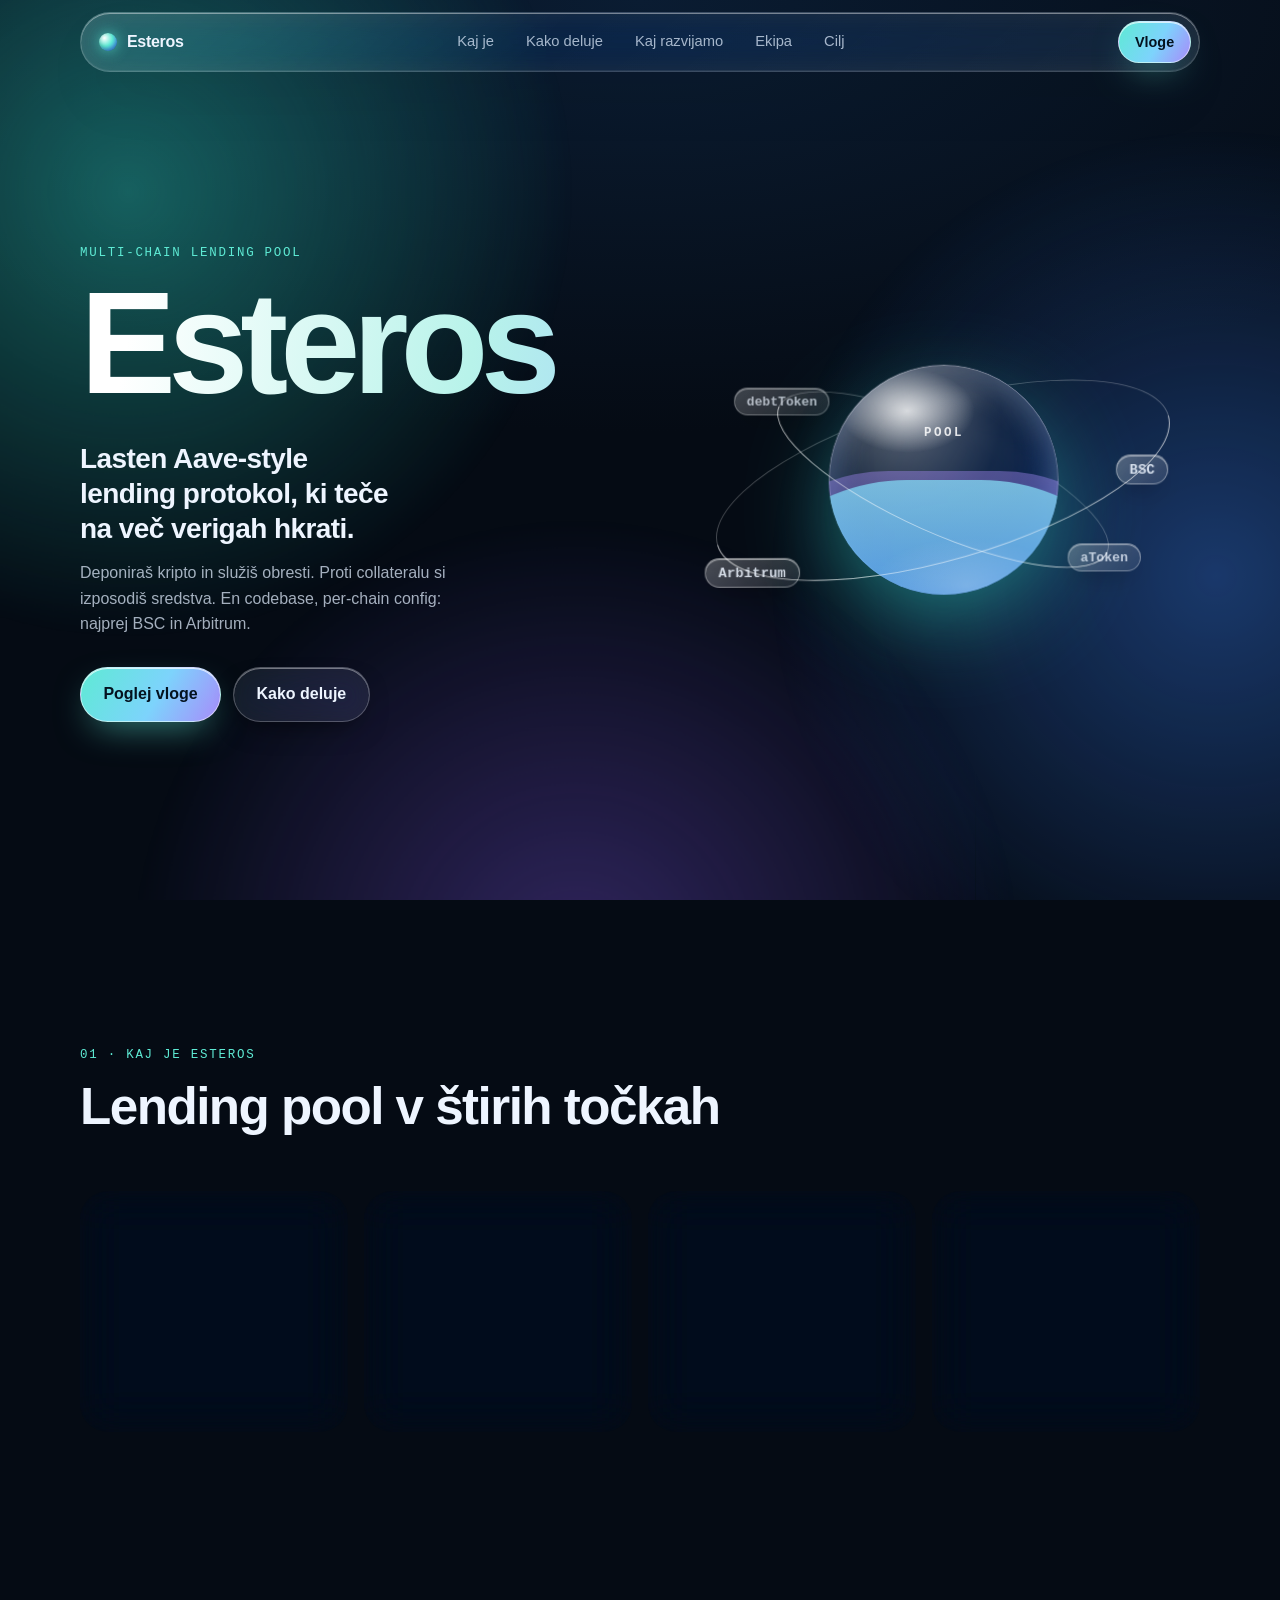
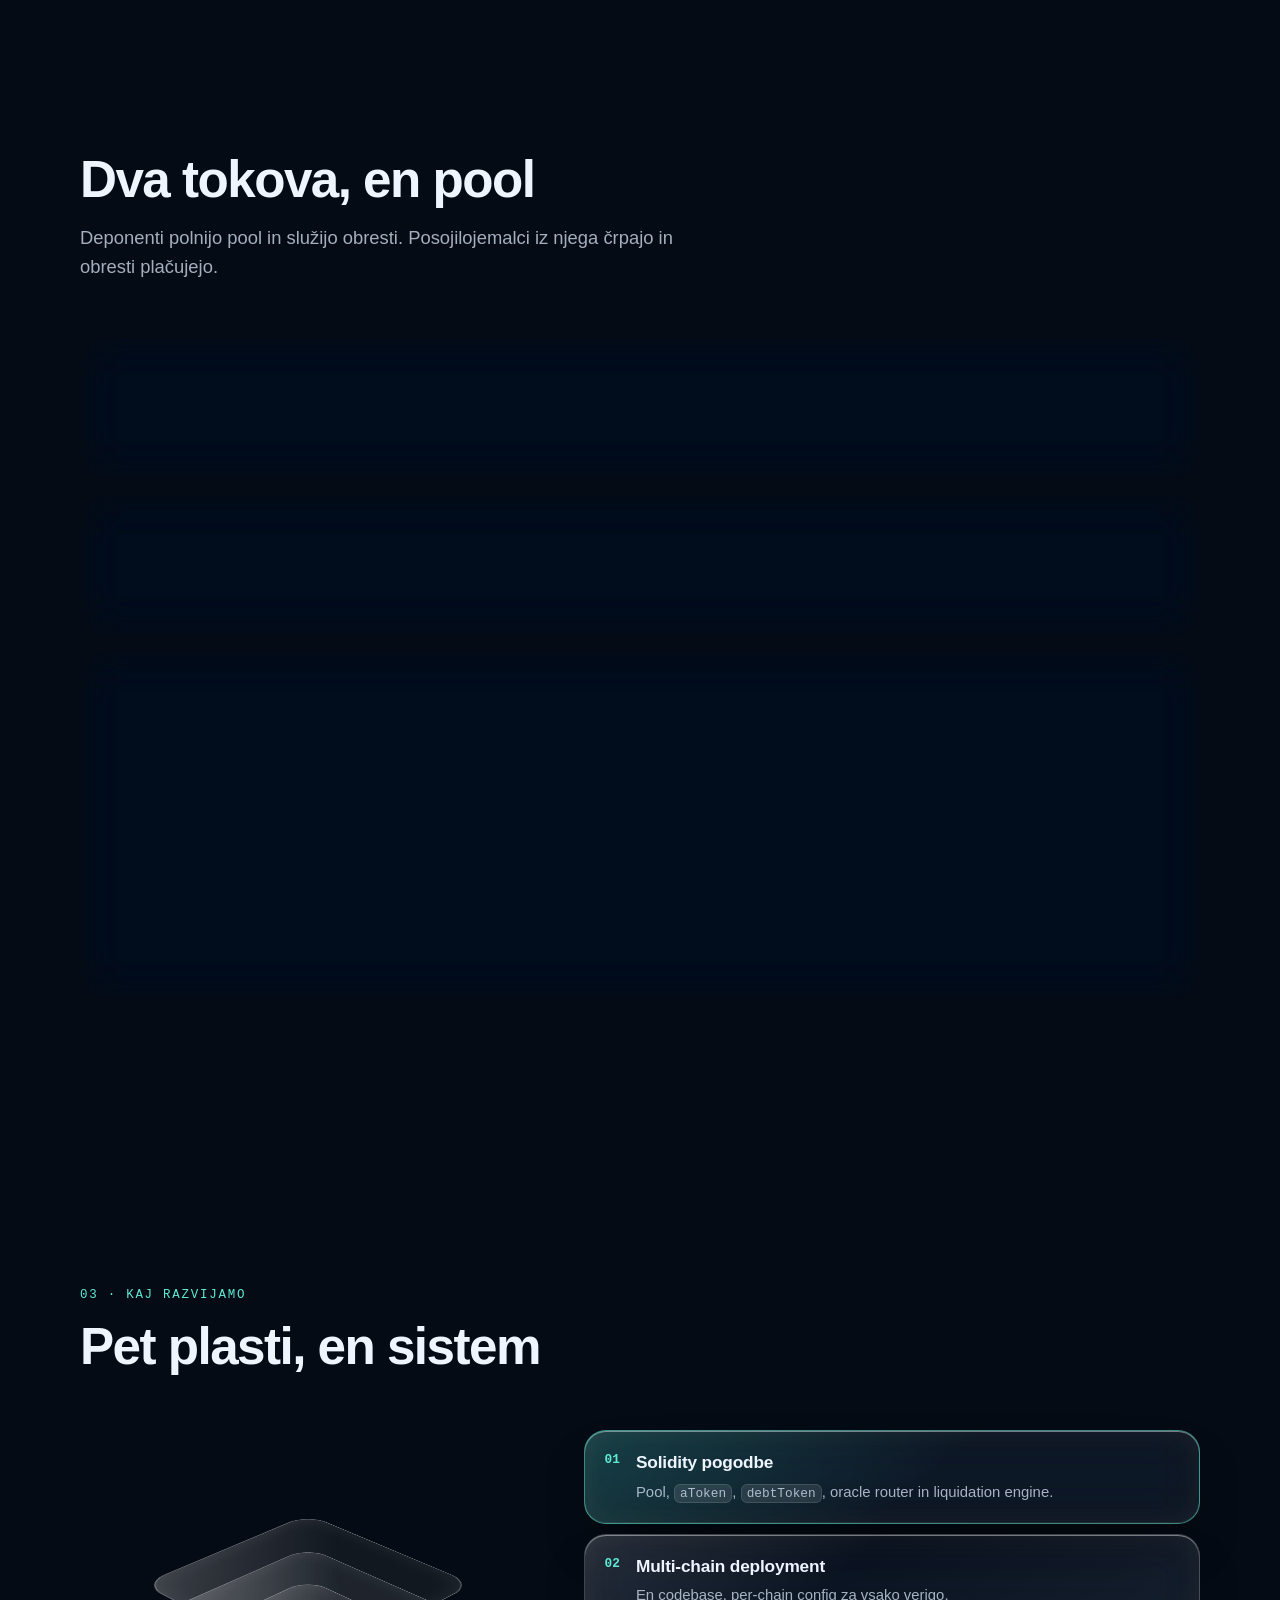
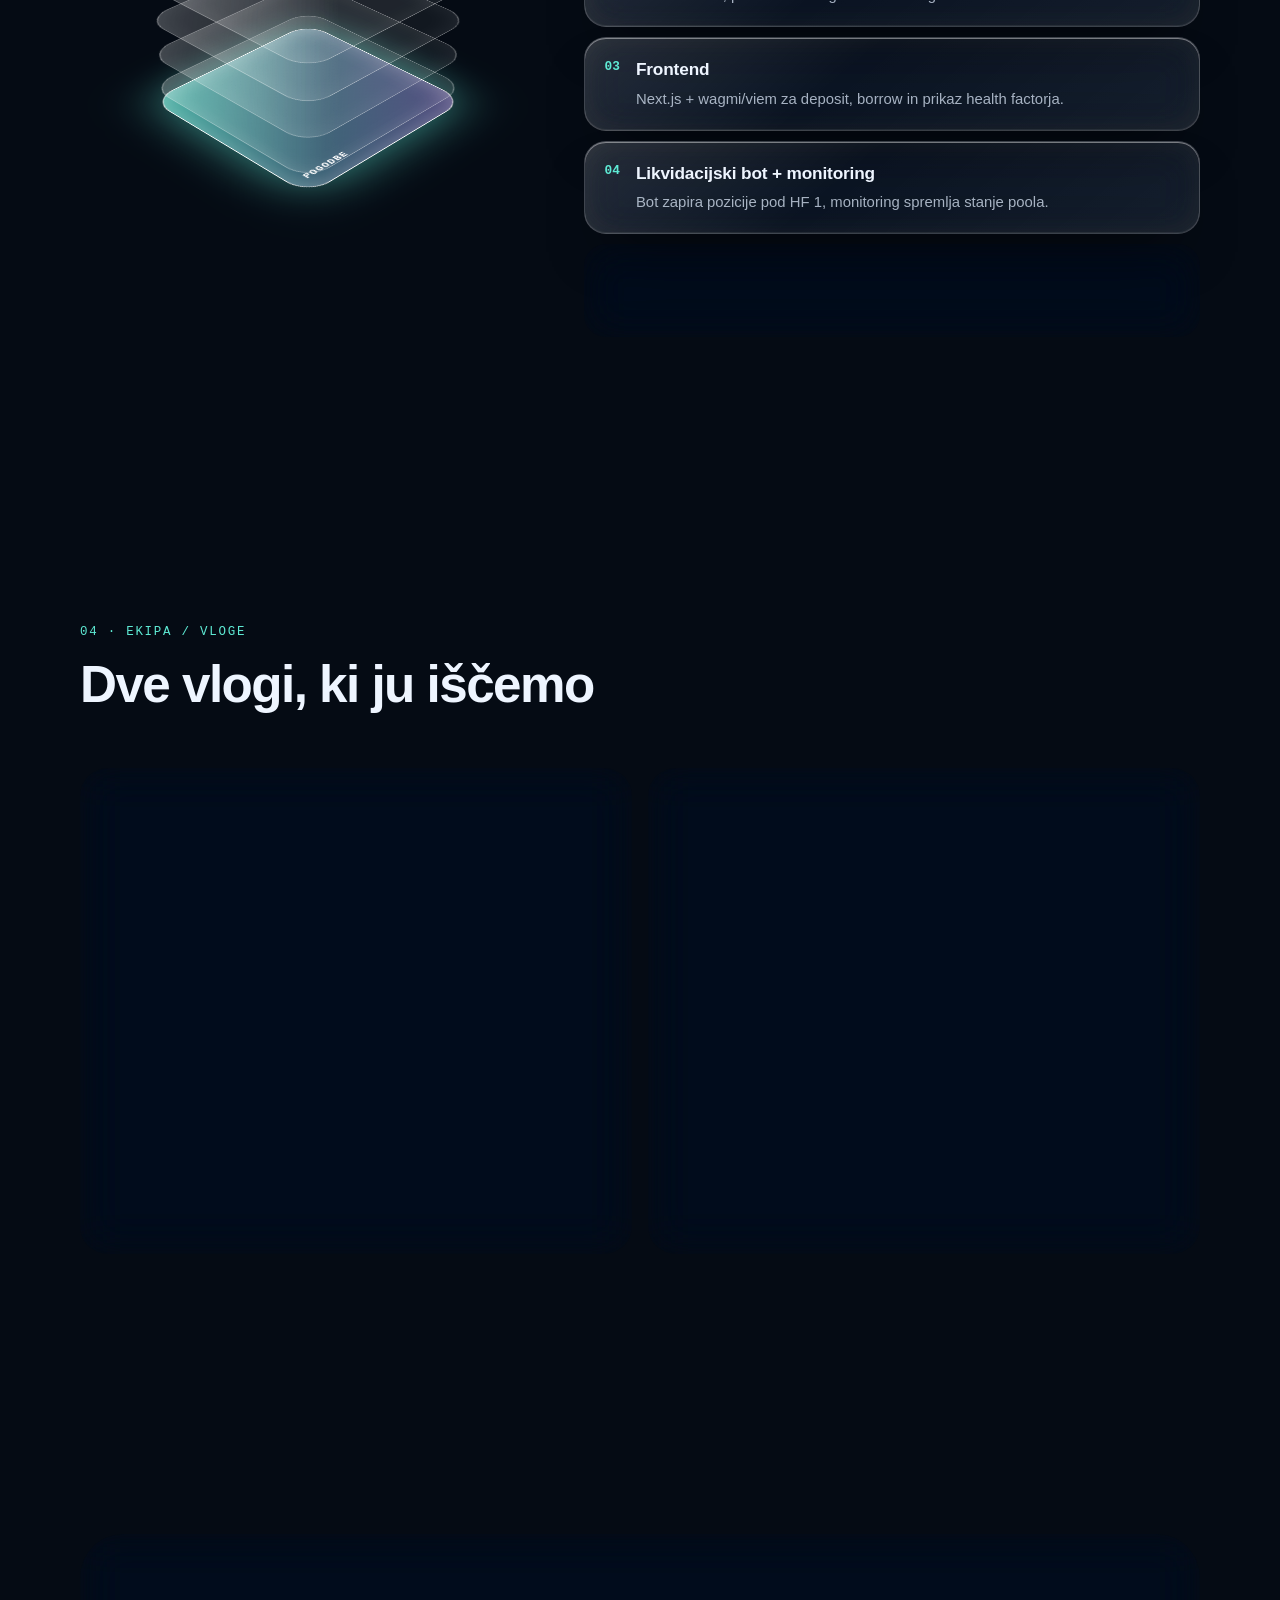
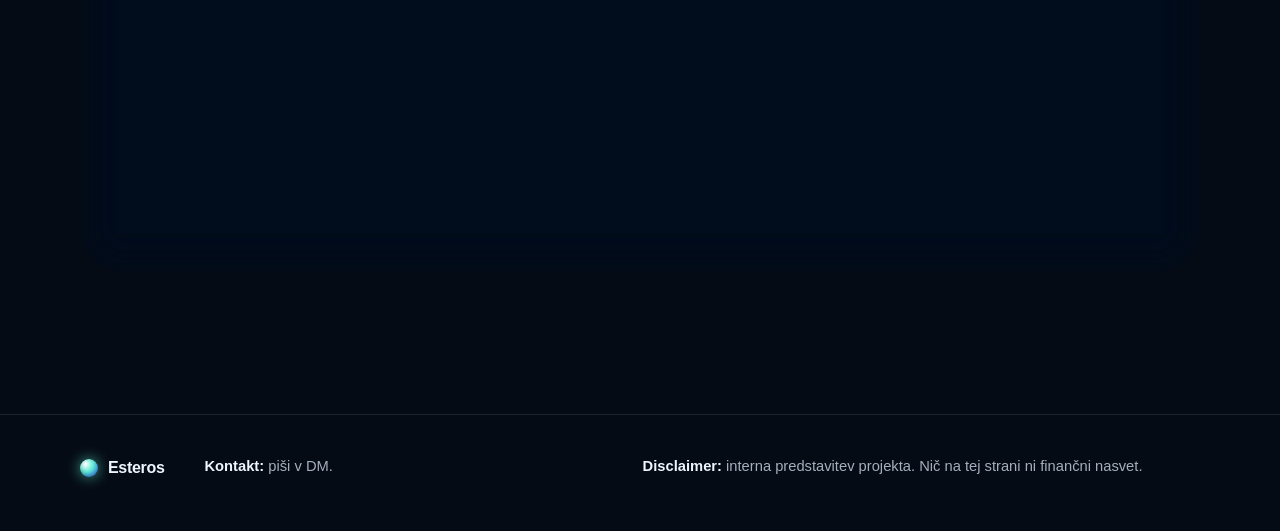
==== esteros/index.html @ 7d4d1412 "Add Esteros one-page site (liquid glass, 3D animations) Single self-contained HTML page for the team" ====
<!doctype html>
<html lang="sl">
<head>
<meta charset="utf-8">
<meta name="viewport" content="width=device-width, initial-scale=1">
<title>Esteros — multi-chain lending pool</title>
<meta name="description" content="Esteros je multi-chain lending pool: lasten Aave-style DeFi protokol. Pregled projekta in vlog za ekipo.">
<meta name="theme-color" content="#050b14">
<script>document.documentElement.classList.add('js')</script>
<style>
:root{
  --bg:#050b14;
  --ink:#eef5ff;
  --muted:rgba(226,238,255,.72);
  --line:rgba(255,255,255,.16);
  --aqua:#5eead4;
  --sky:#7dd3fc;
  --violet:#a78bfa;
  --ok:#4ade80;
  --warn:#fbbf24;
  --bad:#fb7185;
  --ease:cubic-bezier(.2,.8,.2,1);
  --r:28px;
  --sans:-apple-system,BlinkMacSystemFont,"SF Pro Display","Segoe UI",Inter,Roboto,"Helvetica Neue",Arial,sans-serif;
  --mono:ui-monospace,"SF Mono",SFMono-Regular,Menlo,Consolas,monospace;
}
*,*::before,*::after{box-sizing:border-box}
html{scroll-behavior:smooth;-webkit-text-size-adjust:100%;overflow-x:hidden;overflow-x:clip}
body{
  margin:0;background:var(--bg);color:var(--ink);
  font:400 1rem/1.6 var(--sans);
  -webkit-font-smoothing:antialiased;
  overflow-x:hidden;overflow-x:clip;
}
h1,h2,h3,p,ul,ol{margin:0}
ul,ol{padding:0;list-style:none}
a{color:inherit}
:focus-visible{outline:2px solid var(--sky);outline-offset:3px;border-radius:8px}
.wrap{width:min(1120px,100% - 40px);margin-inline:auto}
section{padding-block:clamp(72px,12vw,140px);scroll-margin-top:72px}

/* ---------- liquid background ---------- */
.bg{position:fixed;inset:0;z-index:-1;overflow:hidden;pointer-events:none;
  background:radial-gradient(120% 80% at 50% 0%,#0b1d33 0%,var(--bg) 60%)}
.blob{position:absolute;width:70vmax;aspect-ratio:1;border-radius:50%;opacity:.55;will-change:transform}
.blob.a{left:-25vmax;top:-20vmax;background:radial-gradient(closest-side,rgba(45,212,191,.75),transparent);animation:drift-a 26s ease-in-out infinite alternate}
.blob.b{right:-30vmax;top:10vmax;background:radial-gradient(closest-side,rgba(59,130,246,.7),transparent);animation:drift-b 32s ease-in-out infinite alternate}
.blob.c{left:10vmax;bottom:-40vmax;background:radial-gradient(closest-side,rgba(139,92,246,.6),transparent);animation:drift-c 38s ease-in-out infinite alternate}
@keyframes drift-a{to{transform:translate3d(22vmax,16vmax,0) scale(1.15)}}
@keyframes drift-b{to{transform:translate3d(-26vmax,20vmax,0) scale(.85)}}
@keyframes drift-c{to{transform:translate3d(18vmax,-24vmax,0) scale(1.2)}}

/* ---------- glass ---------- */
.glass{
  position:relative;isolation:isolate;border-radius:var(--r);
  background:linear-gradient(140deg,rgba(255,255,255,.15),rgba(255,255,255,.04) 42%,rgba(255,255,255,.08));
  -webkit-backdrop-filter:blur(22px) saturate(180%);backdrop-filter:blur(22px) saturate(180%);
  border:1px solid rgba(255,255,255,.18);
  box-shadow:inset 0 1px 0 rgba(255,255,255,.42),inset 0 -1px 0 rgba(255,255,255,.07),
    inset 0 0 28px rgba(255,255,255,.05),0 28px 60px -28px rgba(0,0,0,.75);
}
.glass::after{
  content:"";position:absolute;inset:0;border-radius:inherit;pointer-events:none;
  background:radial-gradient(380px circle at var(--mx,50%) var(--my,0%),rgba(255,255,255,.2),transparent 48%);
  opacity:0;transition:opacity .5s var(--ease);
}
.glass:hover::after{opacity:1}
.glass>*{position:relative;z-index:1}
@supports not ((backdrop-filter:blur(1px)) or (-webkit-backdrop-filter:blur(1px))){
  .glass{background:rgba(18,32,54,.92)}
}

/* ---------- reveal + tilt ---------- */
[data-reveal],.tilt{
  transition:opacity .9s var(--ease) var(--d,0s),translate .9s var(--ease) var(--d,0s),
    scale .9s var(--ease) var(--d,0s),rotate .9s var(--ease) var(--d,0s),transform .4s var(--ease);
}
.js [data-reveal]{opacity:0;translate:0 36px;scale:.96}
.js .cards [data-reveal]{rotate:x 24deg;transform-origin:50% 100%}
.js [data-reveal].in{opacity:1;translate:0 0;scale:1;rotate:x 0deg}
.tilt{transform:perspective(900px) rotateX(calc(var(--py,0)*-7deg)) rotateY(calc(var(--px,0)*9deg))}
.tilt .lift{transition:transform .4s var(--ease);transform:translate(calc(var(--px,0)*8px),calc(var(--py,0)*8px))}

/* ---------- type ---------- */
.eyebrow{display:inline-block;font:500 .78rem/1 var(--mono);letter-spacing:.14em;text-transform:uppercase;color:var(--aqua);margin-bottom:18px}
h2{font-size:clamp(1.9rem,5.4vw,3.2rem);line-height:1.08;letter-spacing:-.03em;font-weight:700;text-wrap:balance}
.lede{color:var(--muted);font-size:clamp(1rem,2.2vw,1.15rem);max-width:60ch;margin-top:16px;text-wrap:pretty}
.head{margin-bottom:clamp(32px,6vw,56px)}
.grad{background:linear-gradient(100deg,#fff 5%,#b8f3ea 35%,#9cc9ff 62%,#cdbcff 90%);background-size:200% 100%;
  -webkit-background-clip:text;background-clip:text;color:transparent;animation:shimmer 9s ease-in-out infinite alternate}
@keyframes shimmer{to{background-position:100% 0}}

/* ---------- nav ---------- */
.nav{position:fixed;top:12px;left:50%;translate:-50% 0;z-index:50;width:min(1120px,100% - 24px);
  display:flex;align-items:center;justify-content:space-between;gap:12px;padding:8px 8px 8px 18px;border-radius:999px;
  transition:background .4s var(--ease),box-shadow .4s var(--ease)}
.nav.scrolled{background:linear-gradient(140deg,rgba(12,24,42,.6),rgba(12,24,42,.4))}
.brand{display:flex;align-items:center;gap:10px;font-weight:700;letter-spacing:-.02em;text-decoration:none}
.brand i{width:18px;height:18px;border-radius:50%;
  background:radial-gradient(circle at 30% 28%,#fff,var(--aqua) 45%,#3b82f6 85%);
  box-shadow:0 0 14px rgba(94,234,212,.7),inset 0 -2px 4px rgba(0,0,0,.25)}
.nav ul{display:none;gap:4px}
.nav ul a{display:block;padding:8px 14px;border-radius:999px;text-decoration:none;font-size:.92rem;color:var(--muted);transition:color .3s,background .3s}
.nav ul a:hover{color:var(--ink);background:rgba(255,255,255,.1)}
@media (min-width:820px){.nav ul{display:flex}}

/* ---------- buttons ---------- */
.btn{position:relative;overflow:hidden;display:inline-flex;align-items:center;justify-content:center;gap:.5em;
  padding:.85em 1.4em;border-radius:999px;font-weight:600;text-decoration:none;color:var(--ink);
  border:1px solid rgba(255,255,255,.24);background:rgba(255,255,255,.08);
  -webkit-backdrop-filter:blur(14px) saturate(170%);backdrop-filter:blur(14px) saturate(170%);
  box-shadow:inset 0 1px 0 rgba(255,255,255,.4),0 12px 30px -14px rgba(0,0,0,.7);
  transition:transform .4s var(--ease),box-shadow .4s var(--ease)}
.btn::after{content:"";position:absolute;inset:0;background:linear-gradient(105deg,transparent 35%,rgba(255,255,255,.55) 50%,transparent 65%);
  translate:-120% 0;transition:translate .9s var(--ease)}
.btn:hover{transform:translateY(-2px) scale(1.03)}
.btn:hover::after{translate:120% 0}
.btn:active{transform:scale(.97)}
.btn.primary{color:#04121f;border-color:rgba(255,255,255,.55);
  background:linear-gradient(120deg,#5eead4,#7dd3fc 55%,#a78bfa);
  box-shadow:inset 0 1px 0 rgba(255,255,255,.7),0 14px 36px -12px rgba(94,234,212,.6)}
.btn.small{padding:.6em 1.1em;font-size:.9rem}

/* ---------- hero ---------- */
.hero{min-height:100svh;display:grid;align-items:center;padding-block:120px 60px}
.hero .wrap{display:grid;gap:40px;align-items:center}
.hero h1{font-size:clamp(3.6rem,17vw,9rem);line-height:.92;letter-spacing:-.055em;font-weight:800;padding-bottom:.06em}
.hero .one{font-size:clamp(1.25rem,3.6vw,1.75rem);line-height:1.25;letter-spacing:-.02em;font-weight:600;margin-top:22px;max-width:22ch;text-wrap:balance}
.hero .sub{color:var(--muted);margin-top:14px;max-width:46ch;text-wrap:pretty}
.cta{display:flex;flex-wrap:wrap;gap:12px;margin-top:30px}
@media (min-width:900px){.hero .wrap{grid-template-columns:1.05fr .95fr}}

.scene{position:relative;width:min(84vw,500px);aspect-ratio:1;margin-inline:auto}
.scene-float{position:absolute;inset:0;animation:float 7s ease-in-out infinite}
.scene-tilt{position:absolute;inset:0;will-change:transform}
@keyframes float{50%{transform:translateY(-14px)}}
.ring{position:absolute;left:50%;top:50%;border-radius:50%;border:1px solid rgba(255,255,255,.26);z-index:1}
.ring.front{z-index:3;clip-path:inset(50% -2px -2px -2px);border-color:rgba(255,255,255,.5)}
.ring.a{width:94%;height:31.96%;transform:translate(-50%,-50%) rotate(-16deg)}
.ring.b{width:72%;height:21.6%;transform:translate(-50%,-50%) rotate(24deg)}
.orb{position:absolute;left:50%;top:50%;translate:-50% -50%;width:46%;aspect-ratio:1;border-radius:50%;z-index:2;overflow:hidden;
  background:radial-gradient(circle at 32% 24%,rgba(255,255,255,.34),rgba(255,255,255,.06) 42%,rgba(255,255,255,.02) 62%),rgba(8,22,42,.4);
  -webkit-backdrop-filter:blur(8px) saturate(160%);backdrop-filter:blur(8px) saturate(160%);
  box-shadow:inset 0 0 0 1px rgba(255,255,255,.3),inset 0 14px 30px rgba(255,255,255,.2),inset 0 -24px 40px rgba(59,130,246,.3),
    0 30px 90px -10px rgba(45,212,191,.55)}
.orb i{position:absolute;left:-50%;top:50%;width:200%;aspect-ratio:1;border-radius:42%;
  background:linear-gradient(180deg,rgba(94,234,212,.9),rgba(59,130,246,.8) 45%);animation:spin 9s linear infinite}
.orb i+i{top:46%;border-radius:38%;opacity:.45;background:linear-gradient(180deg,rgba(167,139,250,.9),rgba(59,130,246,.6) 45%);animation-duration:14s;animation-direction:reverse}
.orb::after{content:"";position:absolute;inset:0;border-radius:50%;
  background:radial-gradient(ellipse 42% 26% at 34% 20%,rgba(255,255,255,.75),transparent 70%),
    radial-gradient(ellipse 60% 30% at 60% 96%,rgba(255,255,255,.22),transparent 70%)}
.orb b{position:absolute;left:0;right:0;top:27%;text-align:center;z-index:1;font:600 clamp(.6rem,1.9vw,.78rem)/1 var(--mono);letter-spacing:.2em;color:rgba(255,255,255,.85)}
@keyframes spin{to{transform:rotate(360deg)}}
.chip{position:absolute;left:50%;top:50%;transform:translate(-50%,-50%);white-space:nowrap;
  padding:.5em .9em;border-radius:999px;font:600 clamp(.68rem,2.2vw,.82rem)/1 var(--mono);
  background:linear-gradient(140deg,rgba(255,255,255,.3),rgba(255,255,255,.1));border:1px solid rgba(255,255,255,.4);
  box-shadow:inset 0 1px 0 rgba(255,255,255,.55),0 10px 24px -10px rgba(0,0,0,.6);will-change:transform}

/* ---------- cards ---------- */
.cards{display:grid;gap:16px;perspective:1400px}
@media (min-width:620px){.cards{grid-template-columns:repeat(2,1fr)}}
@media (min-width:1000px){.cards.four{grid-template-columns:repeat(4,1fr)}}
.card{padding:26px 24px 28px;height:100%}
.card h3{font-size:1.25rem;letter-spacing:-.02em;margin:18px 0 8px}
.card p{color:var(--muted);font-size:.98rem}
.ico{display:grid;place-items:center;width:52px;height:52px;border-radius:18px;
  background:linear-gradient(140deg,rgba(94,234,212,.35),rgba(125,211,252,.12));border:1px solid rgba(255,255,255,.3);
  box-shadow:inset 0 1px 0 rgba(255,255,255,.5),0 10px 24px -10px rgba(94,234,212,.6)}
.ico svg{width:24px;height:24px;fill:none;stroke:#fff;stroke-width:1.8;stroke-linecap:round;stroke-linejoin:round}

/* ---------- flow ---------- */
.flows{display:grid;gap:16px}
.flowbox{padding:24px 20px}
.flowbox h3{font:600 .8rem/1 var(--mono);letter-spacing:.14em;text-transform:uppercase;color:var(--sky);margin-bottom:18px}
.flow{display:flex;flex-direction:column}
.step{display:flex;align-items:center;gap:12px;padding:12px 16px;border-radius:18px;font-weight:600;font-size:.98rem;
  background:rgba(255,255,255,.07);border:1px solid var(--line);box-shadow:inset 0 1px 0 rgba(255,255,255,.2)}
.step span{display:grid;place-items:center;flex:none;width:26px;height:26px;border-radius:50%;font:600 .75rem/1 var(--mono);
  background:rgba(94,234,212,.2);border:1px solid rgba(94,234,212,.5);color:var(--aqua)}
.step.danger{background:rgba(251,113,133,.12);border-color:rgba(251,113,133,.45)}
.step.danger span{background:rgba(251,113,133,.2);border-color:rgba(251,113,133,.6);color:var(--bad)}
.pipe{flex:none;width:2px;height:22px;margin-left:28px;
  background:repeating-linear-gradient(180deg,var(--aqua) 0 6px,transparent 6px 14px);animation:flow-y .9s linear infinite}
@keyframes flow-y{to{background-position:0 14px}}
@keyframes flow-x{to{background-position:14px 0}}
@media (min-width:860px){
  .flowbox{padding:28px}
  .flow{flex-direction:row;align-items:center}
  .pipe{flex:1 1 20px;min-width:20px;width:auto;height:2px;margin:0 6px;
    background:repeating-linear-gradient(90deg,var(--aqua) 0 6px,transparent 6px 14px);animation-name:flow-x}
}

/* ---------- health factor demo ---------- */
.hf{margin-top:16px;padding:26px 22px;display:grid;gap:24px}
.hf h3{font-size:1.25rem;letter-spacing:-.02em}
.hf .hint{color:var(--muted);font-size:.95rem;margin-top:6px}
.hf label{display:flex;justify-content:space-between;gap:12px;font-size:.92rem;color:var(--muted);margin-bottom:12px}
.hf label b{color:var(--ink);font:600 .95rem/1.4 var(--mono)}
input[type=range]{-webkit-appearance:none;appearance:none;width:100%;height:28px;background:none;margin:0;cursor:pointer}
input[type=range]::-webkit-slider-runnable-track{height:10px;border-radius:999px;background:rgba(255,255,255,.14);border:1px solid var(--line);box-shadow:inset 0 2px 4px rgba(0,0,0,.4)}
input[type=range]::-moz-range-track{height:10px;border-radius:999px;background:rgba(255,255,255,.14);border:1px solid var(--line)}
input[type=range]::-webkit-slider-thumb{-webkit-appearance:none;width:28px;height:28px;margin-top:-10px;border-radius:50%;border:1px solid rgba(255,255,255,.8);
  background:radial-gradient(circle at 32% 28%,#fff,var(--aqua) 55%,#3b82f6);box-shadow:0 6px 18px rgba(94,234,212,.6)}
input[type=range]::-moz-range-thumb{width:26px;height:26px;border-radius:50%;border:1px solid rgba(255,255,255,.8);
  background:radial-gradient(circle at 32% 28%,#fff,var(--aqua) 55%,#3b82f6);box-shadow:0 6px 18px rgba(94,234,212,.6)}
.hf dl{display:grid;grid-template-columns:repeat(3,1fr);gap:10px;margin:18px 0 0}
.hf dl div{padding:12px;border-radius:16px;background:rgba(255,255,255,.06);border:1px solid var(--line)}
.hf dt{font-size:.74rem;color:var(--muted);line-height:1.3}
.hf dd{margin:4px 0 0;font:600 clamp(.85rem,3.2vw,1.05rem)/1.2 var(--mono)}
.hf .read{text-align:center;--c:var(--ok)}
.hf .read small{display:block;font:500 .75rem/1 var(--mono);letter-spacing:.14em;text-transform:uppercase;color:var(--muted)}
.hf output{display:block;font:800 clamp(3.4rem,14vw,5rem)/1 var(--sans);letter-spacing:-.04em;margin:10px 0 12px;color:var(--c);
  text-shadow:0 0 40px color-mix(in srgb,var(--c) 60%,transparent);transition:color .4s var(--ease)}
.pill{display:inline-block;padding:.45em 1em;border-radius:999px;font-weight:600;font-size:.88rem;color:var(--c);
  background:color-mix(in srgb,var(--c) 14%,transparent);border:1px solid color-mix(in srgb,var(--c) 50%,transparent);transition:all .4s var(--ease)}
.gauge{position:relative;height:10px;margin-top:22px;border-radius:999px;
  background:linear-gradient(90deg,var(--bad) 0 45%,var(--warn) 55% 70%,var(--ok) 85%);opacity:.9}
.gauge i{position:absolute;top:-6px;left:var(--p,80%);width:4px;height:22px;margin-left:-2px;border-radius:4px;background:#fff;
  box-shadow:0 0 12px #fff;transition:left .5s var(--ease)}
.gauge::after{content:"HF = 1";position:absolute;left:50%;top:16px;translate:-50% 0;font:500 .7rem/1 var(--mono);color:var(--muted)}
.gauge::before{content:"";position:absolute;left:50%;top:-4px;width:1px;height:18px;background:rgba(255,255,255,.6)}
.hf .note{grid-column:1/-1;font:400 .8rem/1.5 var(--mono);color:var(--muted)}
@media (min-width:860px){.hf{grid-template-columns:1.2fr .8fr;padding:32px;align-items:center}}

/* ---------- build / stack ---------- */
.build{display:grid;gap:28px;align-items:center}
@media (min-width:900px){.build{grid-template-columns:.85fr 1.15fr;gap:48px}}
.stack{height:clamp(300px,74vw,400px);display:grid;place-items:center;perspective:1300px}
.stack-in{position:relative;width:min(50vw,220px);aspect-ratio:1;margin-top:70px;transform-style:preserve-3d;
  transform:rotateX(58deg) rotateZ(-45deg);animation:sway 12s ease-in-out infinite alternate}
@keyframes sway{to{transform:rotateX(54deg) rotateZ(-28deg)}}
.plate{position:absolute;inset:0;border-radius:28px;display:flex;align-items:flex-end;padding:14px 16px;
  font:600 .72rem/1 var(--mono);letter-spacing:.08em;text-transform:uppercase;color:transparent;
  background:linear-gradient(135deg,rgba(255,255,255,.22),rgba(255,255,255,.05) 60%);border:1px solid rgba(255,255,255,.4);
  box-shadow:inset 0 0 30px rgba(255,255,255,.08);
  transform:translateZ(calc(var(--i)*var(--gap,0px)));
  transition:transform .9s var(--ease),background .5s var(--ease),box-shadow .5s var(--ease),border-color .5s,color .5s}
.stack.in .plate{--gap:clamp(26px,7vw,38px)}
.plate.on{transform:translateZ(calc(var(--i)*var(--gap,0px) + 22px));border-color:#fff;color:#fff;
  background:linear-gradient(135deg,rgba(94,234,212,.75),rgba(125,211,252,.4) 55%,rgba(167,139,250,.45));
  box-shadow:inset 0 0 30px rgba(255,255,255,.3),0 0 60px rgba(94,234,212,.6)}
.layers{display:grid;gap:10px}
.layer{display:grid;grid-template-columns:auto 1fr;gap:4px 16px;padding:18px 20px;border-radius:22px;cursor:default;
  transition:background .5s var(--ease),border-color .5s var(--ease),translate .5s var(--ease),opacity .9s var(--ease) var(--d,0s),scale .9s var(--ease) var(--d,0s)}
.layer.on{background:linear-gradient(140deg,rgba(94,234,212,.24),rgba(255,255,255,.05) 55%);border-color:rgba(94,234,212,.55);translate:6px 0}
.layer em{grid-row:span 2;font:600 .8rem/1.7 var(--mono);font-style:normal;color:var(--aqua)}
.layer h3{font-size:1.08rem;letter-spacing:-.01em}
.layer p{color:var(--muted);font-size:.93rem}
code{font:500 .86em var(--mono);padding:.1em .4em;border-radius:6px;background:rgba(255,255,255,.1);border:1px solid rgba(255,255,255,.12);white-space:nowrap}

/* ---------- roles ---------- */
.role{padding:28px 24px;display:flex;flex-direction:column;height:100%}
.role .tag{align-self:flex-start;font:600 .72rem/1 var(--mono);letter-spacing:.12em;text-transform:uppercase;color:var(--aqua);
  padding:.55em .9em;border-radius:999px;background:rgba(94,234,212,.12);border:1px solid rgba(94,234,212,.4)}
.role h3{font-size:clamp(1.6rem,4.6vw,2.1rem);letter-spacing:-.03em;line-height:1.1;margin:18px 0 8px}
.role>p{color:var(--muted)}
.role h4{margin:22px 0 10px;font:600 .75rem/1 var(--mono);letter-spacing:.14em;text-transform:uppercase;color:var(--muted)}
.role li{position:relative;padding-left:22px;margin-bottom:8px;font-size:.98rem}
.role li::before{content:"";position:absolute;left:2px;top:.62em;width:8px;height:8px;border-radius:50%;
  background:radial-gradient(circle at 30% 30%,#fff,var(--aqua));box-shadow:0 0 8px rgba(94,234,212,.8)}
.pay{margin-top:auto;padding-top:22px}
.pay div{display:flex;justify-content:space-between;align-items:center;gap:12px;padding:14px 18px;border-radius:18px;
  background:rgba(255,255,255,.07);border:1px solid var(--line)}
.pay span{font-size:.9rem;color:var(--muted)}
.pay b{font-size:1.05rem}
@media (min-width:860px){.role{padding:36px 32px}}

/* ---------- goal ---------- */
.goal{padding:clamp(40px,9vw,88px) clamp(24px,6vw,72px);text-align:center;border-radius:clamp(28px,5vw,44px)}
.goal p{font-size:clamp(1.7rem,5.6vw,3.4rem);line-height:1.12;letter-spacing:-.035em;font-weight:700;text-wrap:balance}

/* ---------- footer ---------- */
footer{padding:40px 0 56px;border-top:1px solid rgba(255,255,255,.1)}
footer .wrap{display:grid;gap:18px}
footer p{color:var(--muted);font-size:.92rem;max-width:62ch}
footer strong{color:var(--ink)}
@media (min-width:760px){footer .wrap{grid-template-columns:auto 1fr 1.4fr;gap:40px;align-items:start}}

@media (prefers-reduced-motion:reduce){
  html{scroll-behavior:auto}
  *,*::before,*::after{animation:none!important;transition:none!important}
  .js [data-reveal]{opacity:1;translate:none;scale:1;rotate:none}
  .plate{--gap:clamp(26px,7vw,38px)}
}
</style>
</head>
<body>

<div class="bg" aria-hidden="true"><div class="blob a"></div><div class="blob b"></div><div class="blob c"></div></div>

<header>
  <nav class="nav glass" aria-label="Glavna navigacija">
    <a class="brand" href="#top"><i></i>Esteros</a>
    <ul>
      <li><a href="#kaj">Kaj je</a></li>
      <li><a href="#kako">Kako deluje</a></li>
      <li><a href="#razvoj">Kaj razvijamo</a></li>
      <li><a href="#ekipa">Ekipa</a></li>
      <li><a href="#cilj">Cilj</a></li>
    </ul>
    <a class="btn primary small" href="#ekipa">Vloge</a>
  </nav>
</header>

<main id="top">

  <!-- 1. HERO -->
  <section class="hero">
    <div class="wrap">
      <div>
        <span class="eyebrow" data-reveal>Multi-chain lending pool</span>
        <h1 class="grad" data-reveal style="--d:.05s">Esteros</h1>
        <p class="one" data-reveal style="--d:.12s">Lasten Aave-style lending protokol, ki teče na več verigah hkrati.</p>
        <p class="sub" data-reveal style="--d:.18s">Deponiraš kripto in služiš obresti. Proti collateralu si izposodiš sredstva. En codebase, per-chain config: najprej BSC in Arbitrum.</p>
        <div class="cta" data-reveal style="--d:.24s">
          <a class="btn primary" href="#ekipa">Poglej vloge</a>
          <a class="btn" href="#kako">Kako deluje</a>
        </div>
      </div>

      <div class="scene" aria-hidden="true" data-reveal style="--d:.2s">
        <div class="scene-float"><div class="scene-tilt">
          <span class="ring a"></span><span class="ring b"></span>
          <div class="orb"><i></i><i></i><b>POOL</b></div>
          <span class="ring a front"></span><span class="ring b front"></span>
          <span class="chip" data-orbit="a" data-phase="0">BSC</span>
          <span class="chip" data-orbit="a" data-phase=".33">Arbitrum</span>
          <span class="chip" data-orbit="a" data-phase=".66">+ več verig</span>
          <span class="chip" data-orbit="b" data-phase=".15">aToken</span>
          <span class="chip" data-orbit="b" data-phase=".65">debtToken</span>
        </div></div>
      </div>
    </div>
  </section>

  <!-- 2. KAJ JE ESTEROS -->
  <section id="kaj">
    <div class="wrap">
      <div class="head">
        <span class="eyebrow" data-reveal>01 · Kaj je Esteros</span>
        <h2 data-reveal>Lending pool v štirih točkah</h2>
      </div>
      <ul class="cards four" data-stagger>
        <li data-reveal><article class="card glass tilt">
          <div class="ico lift"><svg viewBox="0 0 24 24" aria-hidden="true"><path d="M12 3v11m0 0l-4-4m4 4l4-4M4 17v2a2 2 0 002 2h12a2 2 0 002-2v-2"/></svg></div>
          <h3>Deposit</h3>
          <p>Uporabnik deponira kripto in zanj dobi <code>aToken</code>, ki sproti nabira obresti.</p>
        </article></li>
        <li data-reveal><article class="card glass tilt">
          <div class="ico lift"><svg viewBox="0 0 24 24" aria-hidden="true"><path d="M12 14V3m0 0L8 7m4-4l4 4M4 17v2a2 2 0 002 2h12a2 2 0 002-2v-2"/></svg></div>
          <h3>Borrow</h3>
          <p>Proti collateralu si izposodi sredstva in na dolg plačuje obresti.</p>
        </article></li>
        <li data-reveal><article class="card glass tilt">
          <div class="ico lift"><svg viewBox="0 0 24 24" aria-hidden="true"><path d="M12 3s6 6.2 6 10.5a6 6 0 01-12 0C6 9.2 12 3 12 3z"/></svg></div>
          <h3>Likvidacije</h3>
          <p>Če health factor pade pod 1, pozicijo likvidirajo likvidatorji.</p>
        </article></li>
        <li data-reveal><article class="card glass tilt">
          <div class="ico lift"><svg viewBox="0 0 24 24" aria-hidden="true"><circle cx="5" cy="12" r="2.5"/><circle cx="19" cy="6" r="2.5"/><circle cx="19" cy="18" r="2.5"/><path d="M7.3 10.9l9.4-3.8M7.3 13.1l9.4 3.8"/></svg></div>
          <h3>Multi-chain</h3>
          <p>Teče na več verigah hkrati: BSC, Arbitrum, kasneje še več.</p>
        </article></li>
      </ul>
    </div>
  </section>

  <!-- 3. KAKO DELUJE -->
  <section id="kako">
    <div class="wrap">
      <div class="head">
        <span class="eyebrow" data-reveal>02 · Kako deluje</span>
        <h2 data-reveal>Dva tokova, en pool</h2>
        <p class="lede" data-reveal>Deponenti polnijo pool in služijo obresti. Posojilojemalci iz njega črpajo in obresti plačujejo.</p>
      </div>

      <div class="flows">
        <div class="flowbox glass" data-reveal>
          <h3>Deposit → obresti</h3>
          <ol class="flow">
            <li class="step"><span>1</span>Deponiraš kripto</li>
            <li class="pipe" aria-hidden="true"></li>
            <li class="step"><span>2</span>Dobiš aToken</li>
            <li class="pipe" aria-hidden="true"></li>
            <li class="step"><span>3</span>Obresti se nabirajo</li>
          </ol>
        </div>
        <div class="flowbox glass" data-reveal>
          <h3>Borrow → likvidacija</h3>
          <ol class="flow">
            <li class="step"><span>1</span>Zastaviš collateral</li>
            <li class="pipe" aria-hidden="true"></li>
            <li class="step"><span>2</span>Si izposodiš</li>
            <li class="pipe" aria-hidden="true"></li>
            <li class="step"><span>3</span>Plačuješ obresti</li>
            <li class="pipe" aria-hidden="true"></li>
            <li class="step danger"><span>!</span>HF &lt; 1: likvidacija</li>
          </ol>
        </div>
      </div>

      <div class="hf glass" data-reveal>
        <div>
          <h3>Poskusi: kaj naredi padec cene?</h3>
          <p class="hint">Premakni drsnik in opazuj health factor pozicije.</p>
          <div style="margin-top:22px">
            <label for="price">Sprememba cene collaterala <b id="priceOut">0 %</b></label>
            <input id="price" type="range" min="-60" max="20" step="1" value="0">
          </div>
          <dl>
            <div><dt>Collateral</dt><dd id="colOut">10.000 $</dd></div>
            <div><dt>Prag likvidacije</dt><dd>80 %</dd></div>
            <div><dt>Dolg</dt><dd>5.000 $</dd></div>
          </dl>
        </div>
        <div class="read" id="hfRead">
          <small>Health factor</small>
          <output id="hfOut" for="price">1,60</output>
          <span class="pill" id="hfPill">Varno</span>
          <div class="gauge" aria-hidden="true"><i></i></div>
        </div>
        <p class="note">HF = (collateral × prag likvidacije) / dolg. Številke so ilustrativne, niso parametri protokola.</p>
      </div>
    </div>
  </section>

  <!-- 4. KAJ RAZVIJAMO -->
  <section id="razvoj">
    <div class="wrap">
      <div class="head">
        <span class="eyebrow" data-reveal>03 · Kaj razvijamo</span>
        <h2 data-reveal>Pet plasti, en sistem</h2>
      </div>
      <div class="build">
        <div class="stack" id="stack" aria-hidden="true" data-reveal>
          <div class="stack-in">
            <div class="plate" style="--i:0">Pogodbe</div>
            <div class="plate" style="--i:1">Multi-chain</div>
            <div class="plate" style="--i:2">Frontend</div>
            <div class="plate" style="--i:3">Bot</div>
            <div class="plate" style="--i:4">Varnost</div>
          </div>
        </div>
        <ol class="layers" id="layers" data-stagger>
          <li class="layer glass" data-reveal><em>01</em><h3>Solidity pogodbe</h3>
            <p>Pool, <code>aToken</code>, <code>debtToken</code>, oracle router in liquidation engine.</p></li>
          <li class="layer glass" data-reveal><em>02</em><h3>Multi-chain deployment</h3>
            <p>En codebase, per-chain config za vsako verigo.</p></li>
          <li class="layer glass" data-reveal><em>03</em><h3>Frontend</h3>
            <p>Next.js + wagmi/viem za deposit, borrow in prikaz health factorja.</p></li>
          <li class="layer glass" data-reveal><em>04</em><h3>Likvidacijski bot + monitoring</h3>
            <p>Bot zapira pozicije pod HF 1, monitoring spremlja stanje poola.</p></li>
          <li class="layer glass" data-reveal><em>05</em><h3>Varnost</h3>
            <p>Revizije, bug bounty in Aave Watcher: učenje iz napak konkurence.</p></li>
        </ol>
      </div>
    </div>
  </section>

  <!-- 5. EKIPA / VLOGE -->
  <section id="ekipa">
    <div class="wrap">
      <div class="head">
        <span class="eyebrow" data-reveal>04 · Ekipa / vloge</span>
        <h2 data-reveal>Dve vlogi, ki ju iščemo</h2>
      </div>
      <ul class="cards" data-stagger>
        <li data-reveal><article class="role glass tilt">
          <span class="tag">Varnost · research</span>
          <h3>Aave Watcher</h3>
          <p>Spremlja Aave, da se mi učimo iz njihovih napak, ne iz svojih.</p>
          <h4>Kaj dela</h4>
          <ul>
            <li>Spremlja incidente, post-mortem poročila, governance predloge in spremembe parametrov na Aave.</li>
            <li>Vsako napako zapiše: kaj se je zgodilo, zakaj, in ali se lahko zgodi tudi nam.</li>
            <li>Ugotovitve pretvori v konkretne predloge za naše pogodbe, oracle in risk parametre.</li>
          </ul>
          <div class="pay"><div><span>Plačilo</span><b>Po dogovoru</b></div></div>
        </article></li>
        <li data-reveal><article class="role glass tilt">
          <span class="tag">Operativa · testiranje</span>
          <h3>Pool Support</h3>
          <p>Skrbi, da pool na vsaki verigi deluje tako, kot mora.</p>
          <h4>Kaj dela</h4>
          <ul>
            <li>Testira deposit, borrow in likvidacijske tokove na vsaki verigi.</li>
            <li>Spremlja monitoring poola in likvidacijskega bota ter javlja odstopanja.</li>
            <li>Pomaga pri per-chain konfiguraciji in dokumentaciji.</li>
          </ul>
          <div class="pay"><div><span>Plačilo</span><b>Po dogovoru</b></div></div>
        </article></li>
      </ul>
    </div>
  </section>

  <!-- 6. CILJ -->
  <section id="cilj">
    <div class="wrap">
      <div class="goal glass" data-reveal>
        <span class="eyebrow">05 · Cilj</span>
        <p>Varen, poceni, multi-chain lending, ki se <span class="grad">uči iz napak Aave</span> in jih ne ponavlja.</p>
      </div>
    </div>
  </section>

</main>

<!-- 7. FOOTER -->
<footer>
  <div class="wrap">
    <a class="brand" href="#top"><i></i>Esteros</a>
    <p><strong>Kontakt:</strong> piši v DM.</p>
    <p><strong>Disclaimer:</strong> interna predstavitev projekta. Nič na tej strani ni finančni nasvet.</p>
  </div>
</footer>

<script>
(() => {
  const $ = (s, r = document) => r.querySelector(s);
  const $$ = (s, r = document) => [...r.querySelectorAll(s)];
  const calm = matchMedia('(prefers-reduced-motion: reduce)').matches;
  const fine = matchMedia('(hover: hover) and (pointer: fine)').matches;

  // Stagger + scroll reveal
  $$('[data-stagger]').forEach(g => [...g.children].forEach((c, i) => c.style.setProperty('--d', i * 0.09 + 's')));
  const io = new IntersectionObserver(es => es.forEach(e => {
    if (e.isIntersecting) { e.target.classList.add('in'); io.unobserve(e.target); }
  }), { threshold: 0.12, rootMargin: '0px 0px -6% 0px' });
  $$('[data-reveal]').forEach(el => io.observe(el));

  // Nav state
  const nav = $('.nav');
  const onScroll = () => nav.classList.toggle('scrolled', scrollY > 24);
  addEventListener('scroll', onScroll, { passive: true }); onScroll();

  // Glass sheen + 3D tilt (mouse only)
  if (fine) $$('.glass').forEach(el => {
    const tilt = el.classList.contains('tilt') && !calm;
    el.addEventListener('pointermove', e => {
      const r = el.getBoundingClientRect();
      const x = (e.clientX - r.left) / r.width, y = (e.clientY - r.top) / r.height;
      el.style.setProperty('--mx', x * 100 + '%');
      el.style.setProperty('--my', y * 100 + '%');
      if (tilt) { el.style.setProperty('--px', (x - .5) * 2); el.style.setProperty('--py', (y - .5) * 2); }
    });
    el.addEventListener('pointerleave', () => { el.style.setProperty('--px', 0); el.style.setProperty('--py', 0); });
  });

  // Hero scene: chips orbit the pool, scene leans toward the pointer
  const scene = $('.scene'), tiltEl = $('.scene-tilt'), chips = $$('.chip');
  const rad = d => d * Math.PI / 180;
  const ORBIT = { a: { r: .47, k: .34, rot: rad(-16), sp: .3 }, b: { r: .36, k: .3, rot: rad(24), sp: -.42 } };
  let W = scene.clientWidth, tx = 0, ty = 0, cx = 0, cy = 0, live = false;
  new ResizeObserver(() => { W = scene.clientWidth; if (!live) draw(0); }).observe(scene);
  function draw(t) {
    const s = t / 1000;
    for (const c of chips) {
      const o = ORBIT[c.dataset.orbit], a = c.dataset.phase * Math.PI * 2 + s * o.sp;
      const x = Math.cos(a) * o.r * W, d = Math.sin(a), y = d * o.r * W * o.k;
      const X = x * Math.cos(o.rot) - y * Math.sin(o.rot), Y = x * Math.sin(o.rot) + y * Math.cos(o.rot);
      c.style.transform = `translate(-50%,-50%) translate(${X.toFixed(1)}px,${Y.toFixed(1)}px) scale(${(1 + .14 * d).toFixed(3)})`;
      c.style.zIndex = d > 0 ? 4 : 1;
      c.style.opacity = (.55 + .45 * (d + 1) / 2).toFixed(2);
    }
    cx += (tx + Math.sin(s * .5) * .25 - cx) * .06;
    cy += (ty + Math.cos(s * .4) * .15 - cy) * .06;
    tiltEl.style.transform = `perspective(1000px) rotateX(${(-cy * 10).toFixed(2)}deg) rotateY(${(cx * 14).toFixed(2)}deg)`;
  }
  const loop = t => { if (!live) return; draw(t); requestAnimationFrame(loop); };
  if (calm) draw(0);
  else {
    new IntersectionObserver(([e]) => {
      const was = live; live = e.isIntersecting;
      if (live && !was) requestAnimationFrame(loop);
    }).observe(scene);
    if (fine) $('.hero').addEventListener('pointermove', e => {
      tx = (e.clientX / innerWidth - .5) * 2; ty = (e.clientY / innerHeight - .5) * 2;
    });
  }

  // Health factor demo
  const price = $('#price'), read = $('#hfRead'), gauge = $('.gauge i');
  const DEBT = 5000, COLLATERAL = 10000, THRESHOLD = .8;
  const money = n => String(Math.round(n)).replace(/\B(?=(\d{3})+$)/g, '.') + ' $';
  function hf() {
    const pct = +price.value, col = COLLATERAL * (1 + pct / 100), h = col * THRESHOLD / DEBT;
    $('#priceOut').textContent = (pct > 0 ? '+' : pct < 0 ? '−' : '') + Math.abs(pct) + ' %';
    $('#colOut').textContent = money(col);
    $('#hfOut').textContent = h.toFixed(2).replace('.', ',');
    const [c, label] = h < 1 ? ['var(--bad)', 'Likvidacija'] : h < 1.25 ? ['var(--warn)', 'Tvegano'] : ['var(--ok)', 'Varno'];
    read.style.setProperty('--c', c);
    $('#hfPill').textContent = label;
    gauge.style.setProperty('--p', Math.max(2, Math.min(98, h / 2 * 100)) + '%');
  }
  price.addEventListener('input', hf); hf();

  // Stack: hover or tap a layer to lift its plate; cycles on its own while visible
  const layers = $$('#layers .layer'), plates = $$('#stack .plate');
  let cur = -1, timer = null, held = false;
  const pick = i => {
    cur = i;
    layers.forEach((l, n) => l.classList.toggle('on', n === i));
    plates.forEach((p, n) => p.classList.toggle('on', n === i));
  };
  layers.forEach((l, i) => {
    l.addEventListener('pointerenter', () => { held = true; pick(i); });
    l.addEventListener('pointerleave', () => { held = false; });
    l.addEventListener('click', () => pick(i));
  });
  pick(0);
  if (!calm) new IntersectionObserver(([e]) => {
    clearInterval(timer);
    if (e.isIntersecting) timer = setInterval(() => { if (!held) pick((cur + 1) % layers.length); }, 2600);
  }, { threshold: .2 }).observe($('.build'));
})();
</script>
</body>
</html>
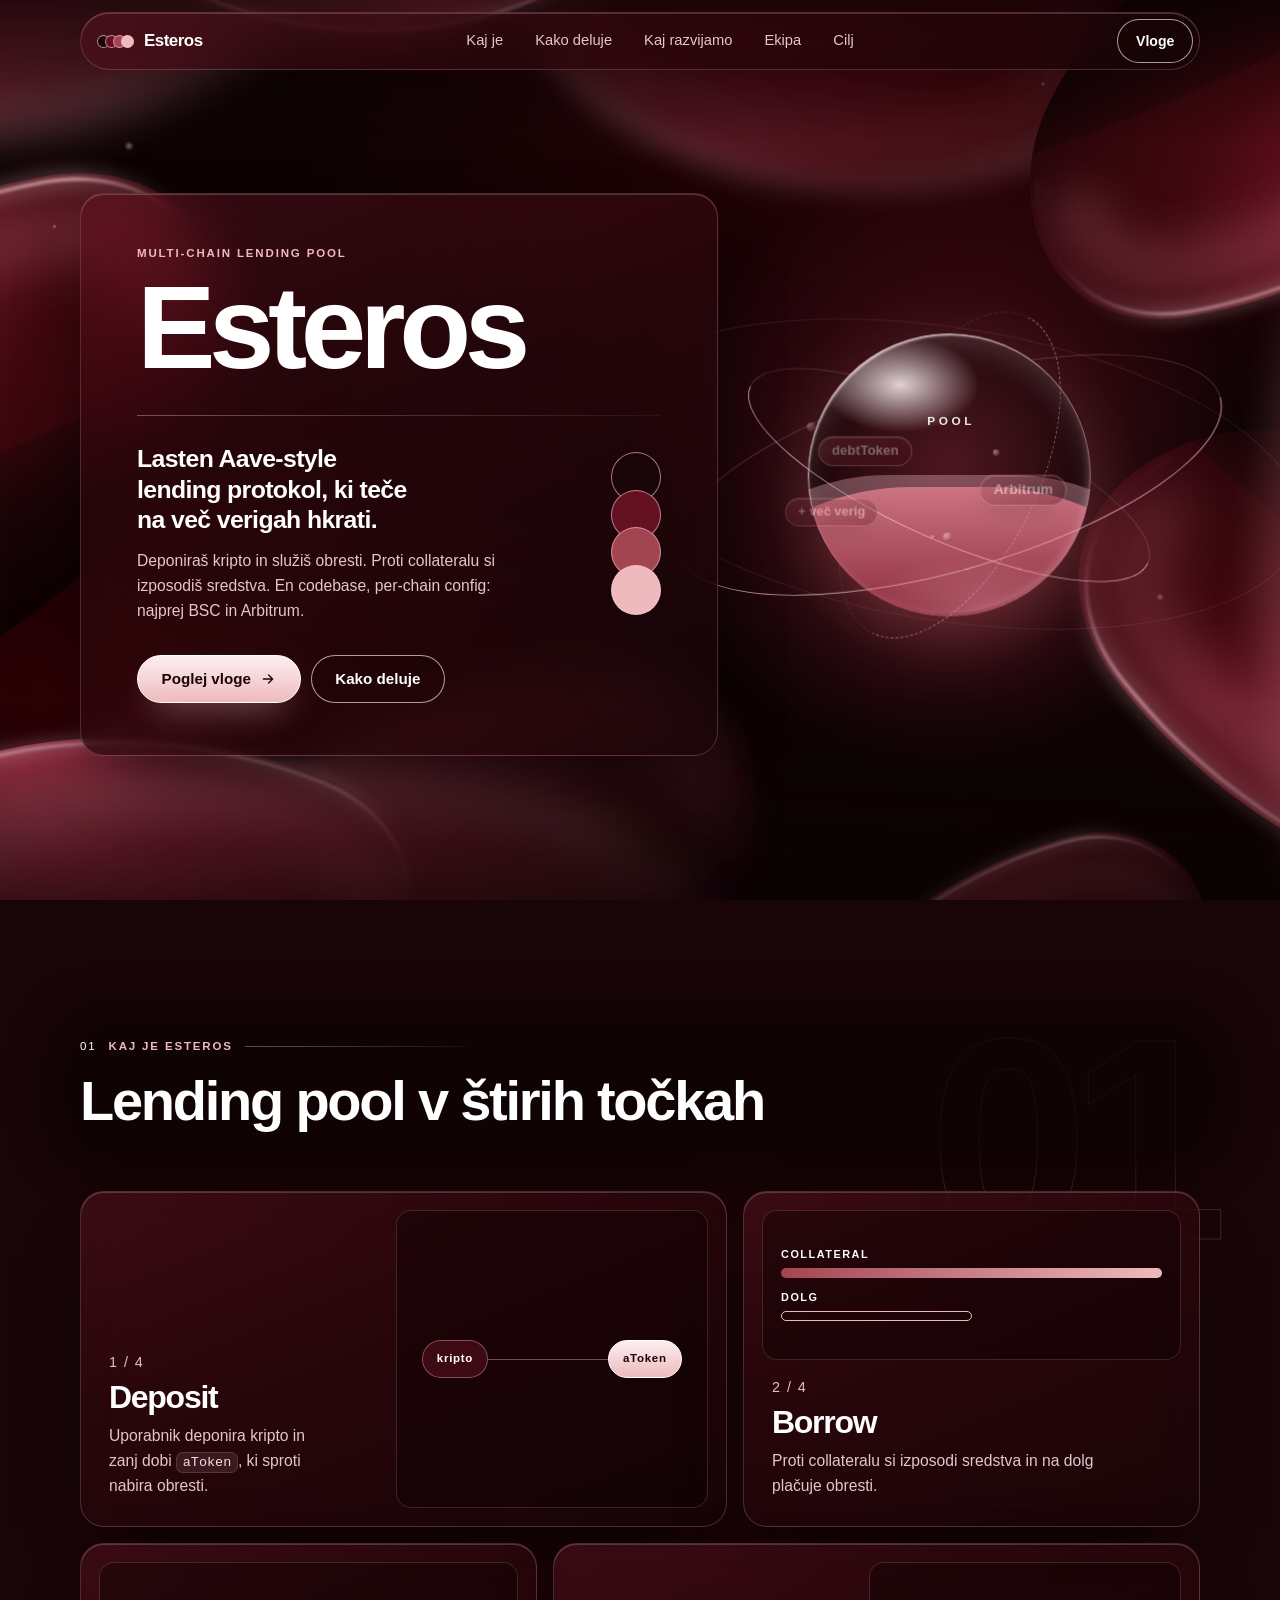
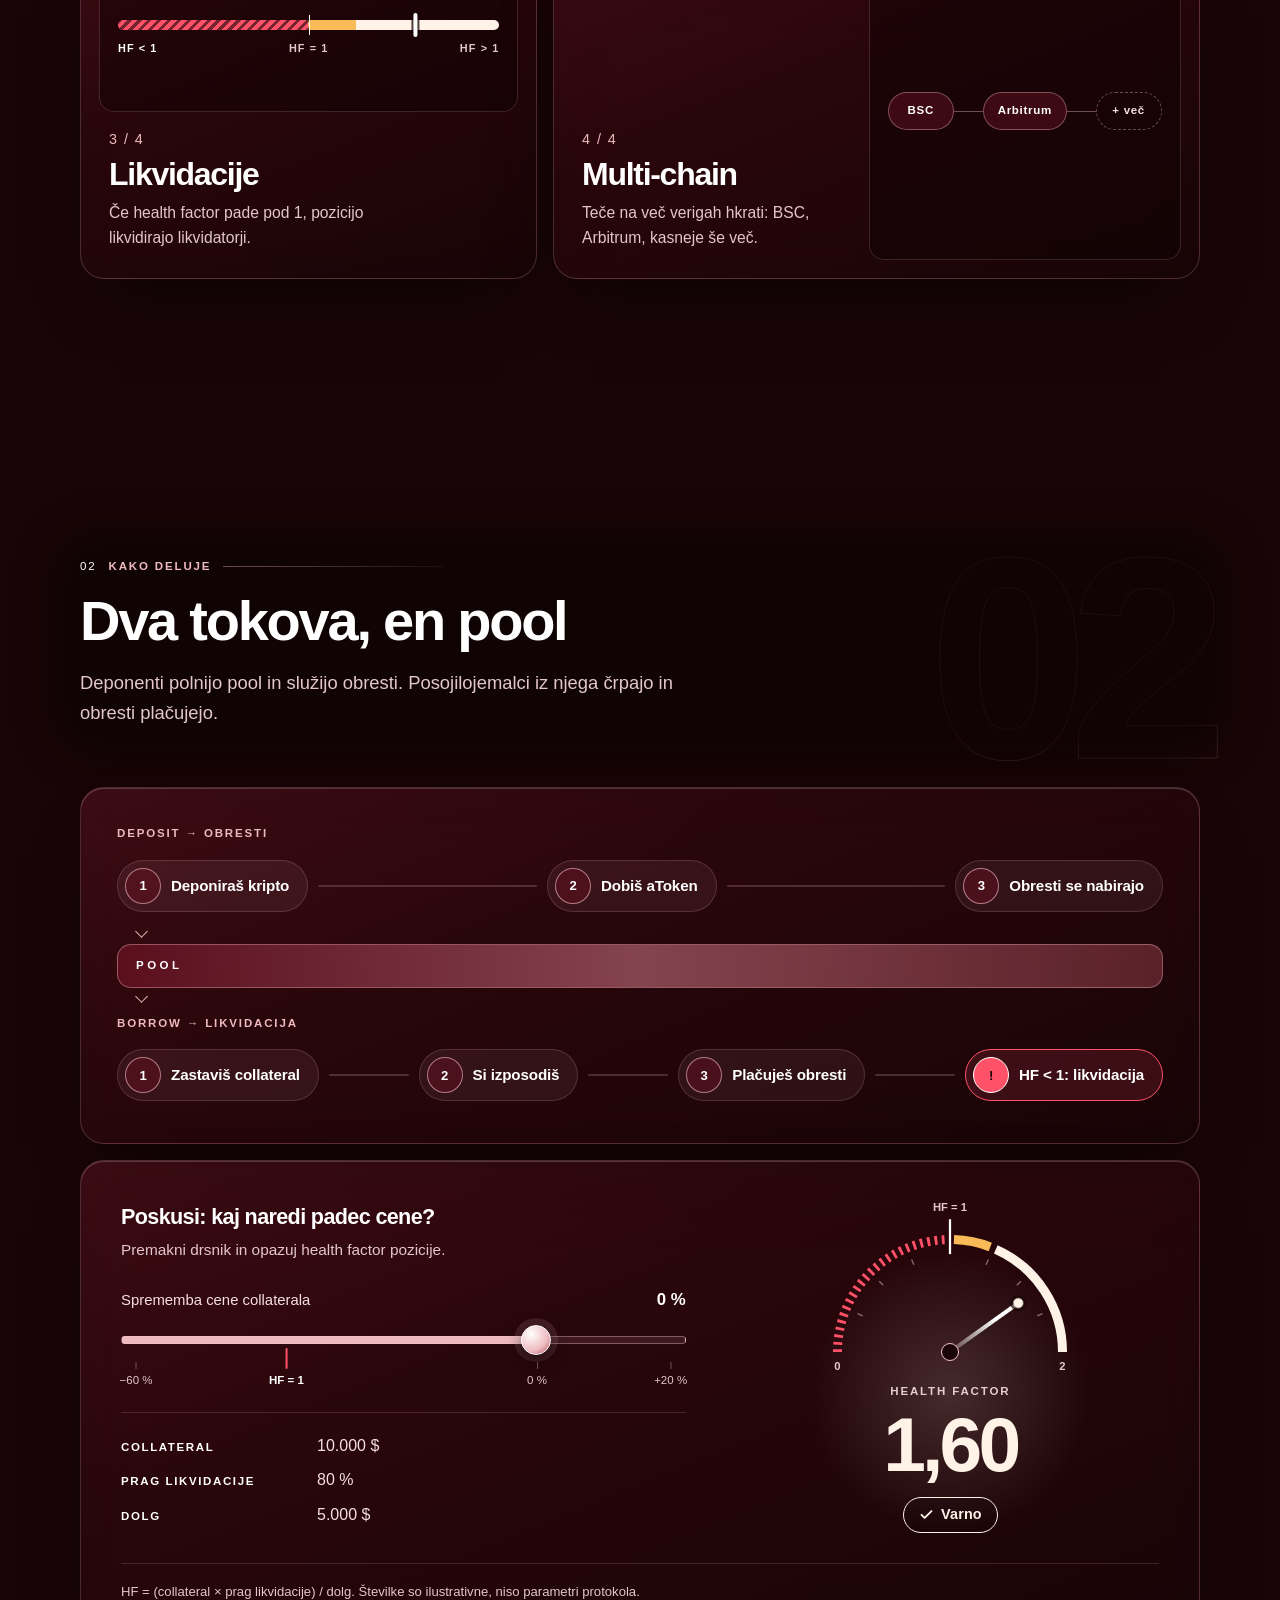
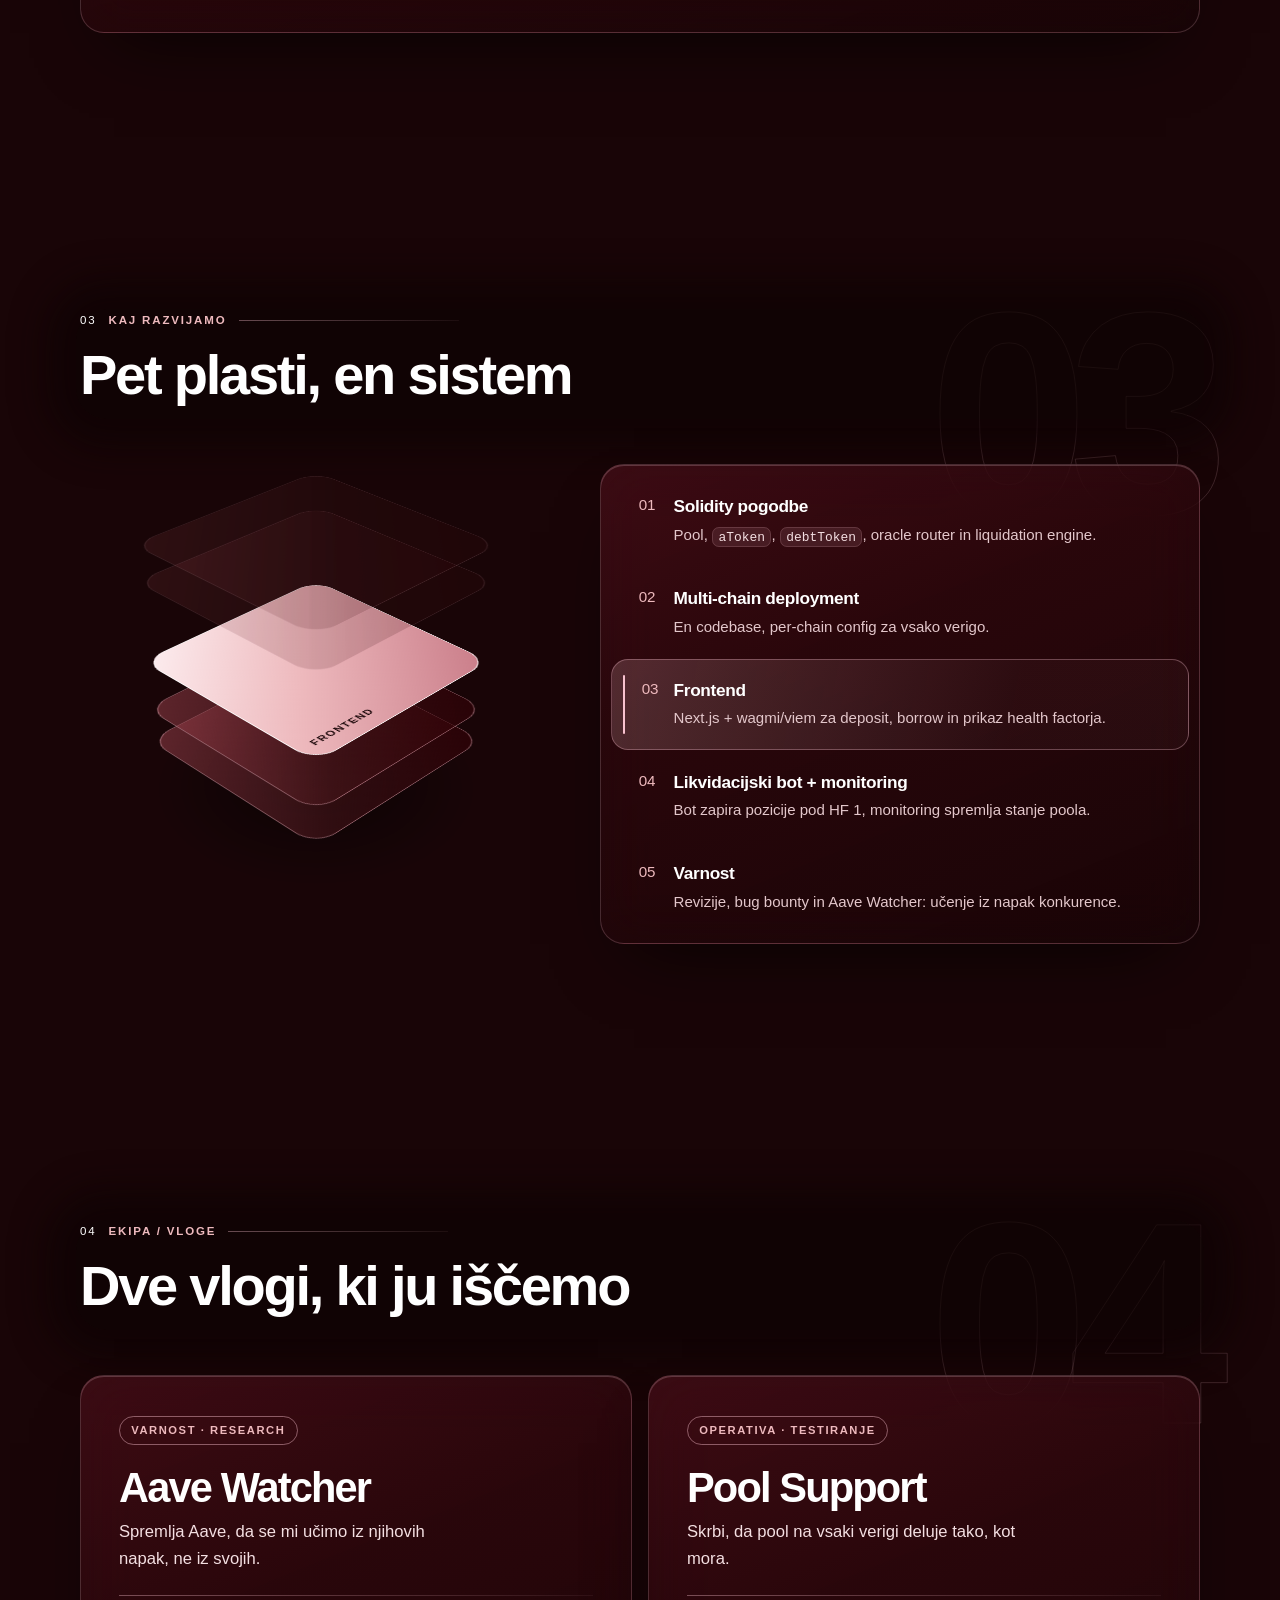
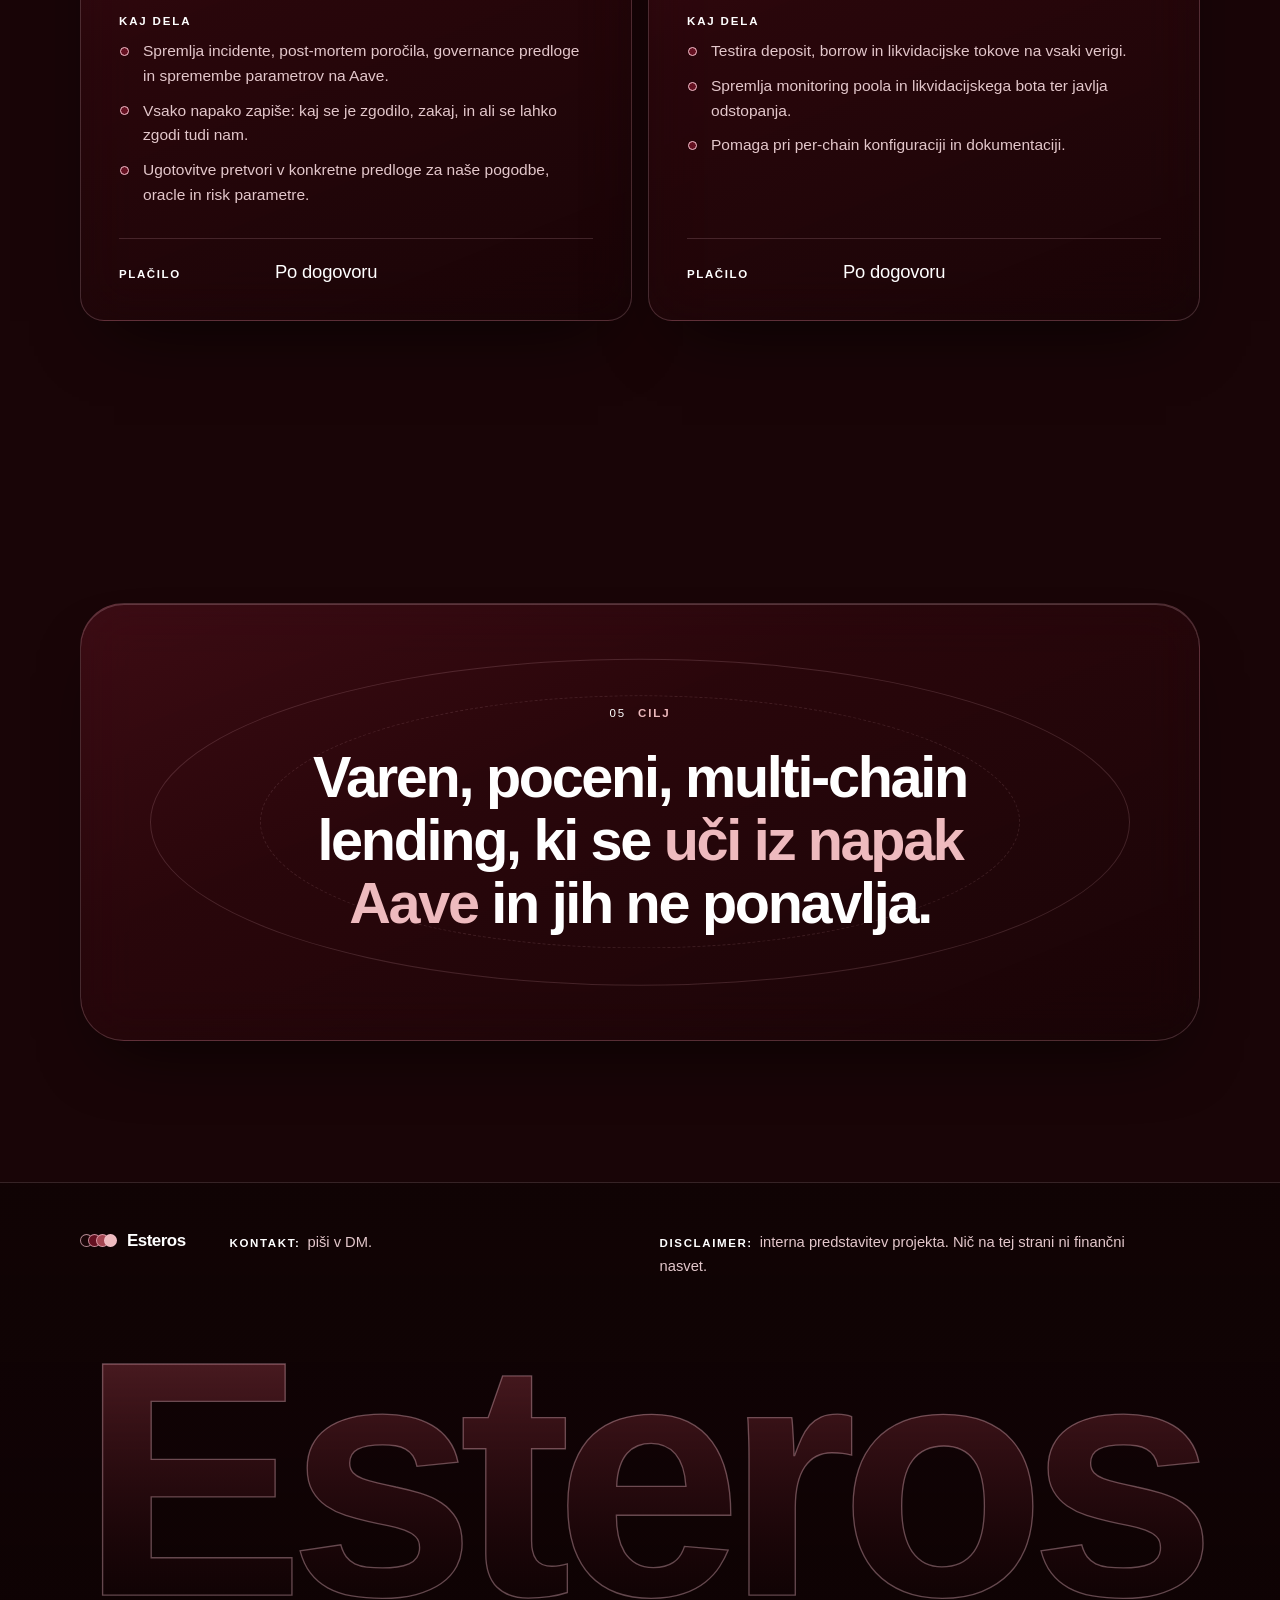
==== commit f61b6d98: "Esteros: burgundy redesign with richer motion and layout Re-themes the page to the burgundy referenc" ====
--- a/esteros/index.html
+++ b/esteros/index.html
@@ -5,361 +5,685 @@
 <meta name="viewport" content="width=device-width, initial-scale=1">
 <title>Esteros — multi-chain lending pool</title>
 <meta name="description" content="Esteros je multi-chain lending pool: lasten Aave-style DeFi protokol. Pregled projekta in vlog za ekipo.">
-<meta name="theme-color" content="#050b14">
-<script>document.documentElement.classList.add('js')</script>
+<meta name="theme-color" content="#190507">
+<script>(function(r){r.classList.add('js');addEventListener('error',function(){r.classList.remove('js')})})(document.documentElement)</script>
 <style>
+/* ============ tokens ============ */
 :root{
-  --bg:#050b14;
-  --ink:#eef5ff;
-  --muted:rgba(226,238,255,.72);
-  --line:rgba(255,255,255,.16);
-  --aqua:#5eead4;
-  --sky:#7dd3fc;
-  --violet:#a78bfa;
-  --ok:#4ade80;
-  --warn:#fbbf24;
-  --bad:#fb7185;
-  --ease:cubic-bezier(.2,.8,.2,1);
-  --r:28px;
-  --sans:-apple-system,BlinkMacSystemFont,"SF Pro Display","Segoe UI",Inter,Roboto,"Helvetica Neue",Arial,sans-serif;
-  --mono:ui-monospace,"SF Mono",SFMono-Regular,Menlo,Consolas,monospace;
+  /* burgundy, sampled from the reference */
+  --pit:#0e0304;--noir:#190507;--wine:#3a0207;--wine2:#471419;--burg:#631020;--rose:#a34551;--blush:#eebabe;--rim:#f8c2cf;
+  --ink:#fff;--soft:#f4dfe2;--muted:#e3c7cb;
+  --line:rgba(248,194,207,.17);--line2:rgba(248,194,207,.38);
+  /* health-factor states: pearl / amber / hot red */
+  --ok:#fff3e8;--warn:#f8bb58;--bad:#ff5269;
+  /* one motion system */
+  --out:cubic-bezier(.16,1,.3,1);--io:cubic-bezier(.65,0,.35,1);
+  --spring:cubic-bezier(.3,1.3,.5,1);--bounce:cubic-bezier(.34,1.6,.6,1);
+  --t1:.18s;--t2:.45s;--t3:.95s;--t4:1.35s;--stg:90ms;
+  --r:24px;
+  --sans:-apple-system,BlinkMacSystemFont,"SF Pro Display","Segoe UI","Helvetica Neue",Inter,Roboto,Arial,sans-serif;
+}
+@supports (transition-timing-function:linear(0,1)){
+  :root{
+    --spring:linear(0,.025,.09,.18,.283,.391,.497,.596,.685,.764,.831,.887,.932,.967,.993,1.013,1.025,1.033,1.037,1.038,1.037,1.035,1.031,1.027,1.023,1.019,1.015,1.012,1.009,1.006,1.004,1.003,1.001,1,.999,.999,1);
+    --bounce:linear(0,.043,.153,.303,.471,.637,.788,.917,1.018,1.091,1.136,1.159,1.162,1.152,1.131,1.106,1.078,1.052,1.028,1.008,.993,.983,.976,.974,.974,.976,.98,.984,.989,.993,.996,.999,1.002,1.003,1.004,1.004,1.004,1.004,1.003,1.002,1);
+  }
 }
 *,*::before,*::after{box-sizing:border-box}
 html{scroll-behavior:smooth;-webkit-text-size-adjust:100%;overflow-x:hidden;overflow-x:clip}
-body{
-  margin:0;background:var(--bg);color:var(--ink);
-  font:400 1rem/1.6 var(--sans);
-  -webkit-font-smoothing:antialiased;
-  overflow-x:hidden;overflow-x:clip;
-}
-h1,h2,h3,p,ul,ol{margin:0}
+body{margin:0;background:var(--noir);color:var(--ink);font:400 1rem/1.6 var(--sans);-webkit-font-smoothing:antialiased;overflow-x:hidden;overflow-x:clip}
+h1,h2,h3,h4,p,ul,ol,dl,dd{margin:0}
 ul,ol{padding:0;list-style:none}
 a{color:inherit}
-:focus-visible{outline:2px solid var(--sky);outline-offset:3px;border-radius:8px}
-.wrap{width:min(1120px,100% - 40px);margin-inline:auto}
-section{padding-block:clamp(72px,12vw,140px);scroll-margin-top:72px}
-
-/* ---------- liquid background ---------- */
-.bg{position:fixed;inset:0;z-index:-1;overflow:hidden;pointer-events:none;
-  background:radial-gradient(120% 80% at 50% 0%,#0b1d33 0%,var(--bg) 60%)}
-.blob{position:absolute;width:70vmax;aspect-ratio:1;border-radius:50%;opacity:.55;will-change:transform}
-.blob.a{left:-25vmax;top:-20vmax;background:radial-gradient(closest-side,rgba(45,212,191,.75),transparent);animation:drift-a 26s ease-in-out infinite alternate}
-.blob.b{right:-30vmax;top:10vmax;background:radial-gradient(closest-side,rgba(59,130,246,.7),transparent);animation:drift-b 32s ease-in-out infinite alternate}
-.blob.c{left:10vmax;bottom:-40vmax;background:radial-gradient(closest-side,rgba(139,92,246,.6),transparent);animation:drift-c 38s ease-in-out infinite alternate}
-@keyframes drift-a{to{transform:translate3d(22vmax,16vmax,0) scale(1.15)}}
-@keyframes drift-b{to{transform:translate3d(-26vmax,20vmax,0) scale(.85)}}
-@keyframes drift-c{to{transform:translate3d(18vmax,-24vmax,0) scale(1.2)}}
-
-/* ---------- glass ---------- */
-.glass{
-  position:relative;isolation:isolate;border-radius:var(--r);
-  background:linear-gradient(140deg,rgba(255,255,255,.15),rgba(255,255,255,.04) 42%,rgba(255,255,255,.08));
-  -webkit-backdrop-filter:blur(22px) saturate(180%);backdrop-filter:blur(22px) saturate(180%);
-  border:1px solid rgba(255,255,255,.18);
-  box-shadow:inset 0 1px 0 rgba(255,255,255,.42),inset 0 -1px 0 rgba(255,255,255,.07),
-    inset 0 0 28px rgba(255,255,255,.05),0 28px 60px -28px rgba(0,0,0,.75);
-}
-.glass::after{
-  content:"";position:absolute;inset:0;border-radius:inherit;pointer-events:none;
-  background:radial-gradient(380px circle at var(--mx,50%) var(--my,0%),rgba(255,255,255,.2),transparent 48%);
-  opacity:0;transition:opacity .5s var(--ease);
-}
-.glass:hover::after{opacity:1}
+:focus-visible{outline:2px solid var(--rim);outline-offset:3px;border-radius:10px}
+.wrap{position:relative;width:min(1120px,100% - 40px);margin-inline:auto}
+section{position:relative;padding-block:clamp(76px,11vw,148px);scroll-margin-top:64px}
+section,footer{overflow-x:clip}
+.skip{position:fixed;left:12px;top:-60px;z-index:99;padding:12px 18px;border-radius:999px;background:var(--blush);color:var(--noir);font-weight:700;text-decoration:none}
+.skip:focus{top:12px}
+.defs{position:absolute;width:0;height:0;overflow:hidden}
+
+/* ============ petal backdrop ============ */
+.bg{position:fixed;left:0;top:0;width:100%;height:100vh;height:100lvh;z-index:-1;overflow:hidden;pointer-events:none;
+  background:radial-gradient(90% 70% at 78% 8%,#3a0207 0%,transparent 62%),radial-gradient(80% 60% at 8% 78%,#310005 0%,transparent 60%),var(--pit)}
+.pl{position:absolute;inset:-16vh -6vw;transform:translate3d(calc(var(--mx,0)*var(--k,0px)),calc(var(--my,0)*var(--k,0px)),0);
+  transition:transform 1.4s var(--out),opacity 1.8s var(--out),scale 2.6s var(--out)}
+.js .pl{opacity:0;scale:1.14}
+.js.ready .pl{opacity:1;scale:1}
+.sw{position:absolute;inset:0;will-change:transform}
+.s1{animation:sw1 27s ease-in-out infinite alternate}
+.s2{animation:sw2 34s ease-in-out infinite alternate}
+.js .bg:not(.live) .sw{animation-play-state:paused}
+@keyframes sw1{to{transform:rotate(1.8deg) scale(1.05) translate3d(1.2%,-1%,0)}}
+@keyframes sw2{to{transform:rotate(-2.4deg) scale(1.08) translate3d(-1.6%,1.2%,0)}}
+.pt{position:absolute;aspect-ratio:600/420;overflow:visible}
+.far{position:absolute;inset:0;opacity:.5}
+.f1{left:38%;top:-16vmax;width:50vmax;rotate:172deg;scale:-1 1}
+.f2{left:6%;bottom:-20vmax;width:56vmax;rotate:-8deg}
+.m1{left:-33vmax;top:27%;width:62vmax;rotate:-18deg}
+.m2{right:-24vmax;top:-2%;width:54vmax;rotate:162deg}
+.m3{right:-35vmax;bottom:8%;width:60vmax;rotate:-136deg}
+.m4{left:-14vmax;bottom:-9vmax;width:54vmax;rotate:14deg}
+.m5{left:14%;top:-13vmax;width:44vmax;rotate:192deg;opacity:.8}
+.m6{right:6%;bottom:-17vmax;width:46vmax;rotate:-24deg;opacity:.85}
+.n1{left:-26vmax;bottom:-36vmax;width:92vmax;rotate:6deg;opacity:.6}
+.n2{left:-48vmax;top:-30vmax;width:84vmax;rotate:208deg;opacity:.6}
+.n3{right:-60vmax;top:30%;width:88vmax;rotate:-74deg;opacity:.62}
+.dust{position:absolute;border-radius:50%;background:radial-gradient(circle,#f8c2cf,rgba(248,194,207,0) 70%);opacity:.5}
+.spot{position:absolute;left:0;top:0;width:76vmax;height:76vmax;margin:-38vmax 0 0 -38vmax;border-radius:50%;opacity:0;
+  background:radial-gradient(closest-side,rgba(248,194,207,.1),rgba(163,69,81,.07) 45%,transparent);transition:opacity 1.2s var(--out),transform 1.2s var(--out)}
+.vig{position:absolute;inset:0;background:linear-gradient(180deg,rgba(10,2,3,.55),transparent 16%,transparent 78%,rgba(10,2,3,.6)),radial-gradient(75% 60% at 50% 46%,rgba(14,3,4,.5) 0%,rgba(14,3,4,.12) 70%,transparent 100%)}
+
+/* ============ glass ============ */
+.glass{position:relative;isolation:isolate;border-radius:var(--r);
+  background:linear-gradient(158deg,rgba(88,20,33,.52) 0%,rgba(48,9,15,.58) 38%,rgba(22,5,7,.7) 100%);
+  -webkit-backdrop-filter:blur(26px) saturate(150%);backdrop-filter:blur(26px) saturate(150%);
+  border:1px solid rgba(248,194,207,.2);
+  box-shadow:inset 0 1px 0 rgba(255,226,232,.2),0 34px 70px -34px rgba(0,0,0,.8)}
 .glass>*{position:relative;z-index:1}
 @supports not ((backdrop-filter:blur(1px)) or (-webkit-backdrop-filter:blur(1px))){
-  .glass{background:rgba(18,32,54,.92)}
+  .glass{background:linear-gradient(158deg,#4a1320,#2a080d 40%,#190507)}
 }
-
-/* ---------- reveal + tilt ---------- */
-[data-reveal],.tilt{
-  transition:opacity .9s var(--ease) var(--d,0s),translate .9s var(--ease) var(--d,0s),
-    scale .9s var(--ease) var(--d,0s),rotate .9s var(--ease) var(--d,0s),transform .4s var(--ease);
+/* cursor / touch light: a blob moved with transform only */
+.glass>.fx{position:absolute;inset:0;z-index:0;border-radius:inherit;overflow:hidden;pointer-events:none}
+.fx i{position:absolute;left:0;top:0;width:520px;height:520px;margin:-260px 0 0 -260px;border-radius:50%;opacity:0;
+  background:radial-gradient(closest-side,rgba(248,194,207,.2),rgba(248,194,207,.06) 45%,transparent);transition:opacity .5s var(--out)}
+.glass>.fx.edge{inset:-1px;padding:1px;
+  -webkit-mask:linear-gradient(#000 0 0) content-box,linear-gradient(#000 0 0);-webkit-mask-composite:xor;
+  mask:linear-gradient(#000 0 0) content-box exclude,linear-gradient(#000 0 0)}
+.fx.edge i{width:360px;height:360px;margin:-180px 0 0 -180px;background:radial-gradient(closest-side,rgba(255,236,240,.95),rgba(248,194,207,.35) 50%,transparent)}
+.hot>.fx i{opacity:1}
+
+/* ============ reveal system ============ */
+[data-reveal]{--tt:.8s;--te:var(--spring);
+  transition:opacity var(--t2) var(--out) var(--d,0s),translate var(--t3) var(--spring) var(--d,0s),rotate var(--t3) var(--spring) var(--d,0s),
+    scale var(--t3) var(--spring) var(--d,0s),transform var(--tt) var(--te)}
+.js [data-reveal]:not(.in){opacity:0;translate:0 44px}
+.js [data-reveal="flip"]:not(.in){translate:0 70px;rotate:x -34deg;scale:.94}
+.js [data-reveal="left"]:not(.in){translate:-56px 20px;rotate:y 24deg}
+.js [data-reveal="right"]:not(.in){translate:56px 20px;rotate:y -24deg}
+.js [data-reveal="zoom"]:not(.in){translate:0 30px;scale:.88}
+.js [data-reveal="group"]:not(.in),.js [data-reveal="scene"]:not(.in),.js [data-reveal="stack"]:not(.in){opacity:1;translate:none}
+[data-reveal="flip"]{rotate:x 0deg;transform-origin:50% 100%}
+[data-reveal="left"],[data-reveal="right"]{rotate:y 0deg}
+[data-in]{transition:opacity var(--t3) var(--out) var(--d,0s),translate var(--t3) var(--out) var(--d,0s)}
+.js [data-reveal]:not(.in) [data-in]{opacity:0;translate:0 26px}
+[data-in="mask"]{overflow:hidden;padding:.08em 0 .16em;margin:-.08em 0 -.16em}
+[data-in="mask"]>span{display:block;transition:translate var(--t4) var(--out) var(--d,0s)}
+.js [data-reveal]:not(.in) [data-in="mask"]{opacity:1;translate:none}
+.js [data-reveal]:not(.in) [data-in="mask"]>span{translate:0 118%}
+.rule{display:block;height:1px;border:0;margin:0;background:linear-gradient(90deg,var(--line2),rgba(248,194,207,.06));transform-origin:0 50%;transition:scale var(--t4) var(--out) calc(var(--d,0s) + .15s)}
+.js [data-reveal]:not(.in) .rule{scale:0 1}
+.tilt{transform:perspective(1100px) rotateX(calc(var(--py,0)*var(--ax,-3.5deg))) rotateY(calc(var(--px,0)*var(--ay,4.5deg)))}
+.tilt.hot{--tt:.2s;--te:var(--out)}
+.lift{transition:transform .7s var(--spring);transform:translate(calc(var(--px,0)*9px),calc(var(--py,0)*9px))}
+
+/* ============ type ============ */
+.eyebrow{display:flex;align-items:center;gap:12px;font:700 .72rem/1 var(--sans);letter-spacing:.16em;text-transform:uppercase;color:var(--blush);margin-bottom:20px}
+.eyebrow b{font-weight:300;color:var(--ink);font-variant-numeric:tabular-nums}
+.eyebrow .rule{flex:1;max-width:220px}
+h2{font-size:clamp(2rem,6vw,3.5rem);line-height:1.04;letter-spacing:-.04em;font-weight:800;text-wrap:balance}
+.lede{color:var(--muted);font-size:clamp(1rem,2.1vw,1.15rem);max-width:58ch;margin-top:18px;text-wrap:pretty}
+.head{position:relative;margin-bottom:clamp(32px,5.5vw,60px)}
+.head::before{content:"";position:absolute;z-index:-1;inset:-6px -4px;border-radius:30px;background:rgba(14,3,4,.7);box-shadow:0 0 34px 30px rgba(14,3,4,.7);pointer-events:none}
+.head>:nth-child(2){--d:var(--stg)}.head>:nth-child(3){--d:calc(var(--stg)*2)}
+.ghost{position:absolute;right:-.03em;top:-.16em;z-index:-1;font-weight:800;font-size:clamp(7.5rem,27vw,18rem);line-height:1;letter-spacing:-.07em;
+  color:rgba(248,194,207,.05);pointer-events:none;-webkit-user-select:none;user-select:none}
+@supports (-webkit-text-stroke:1px #000){.ghost{color:transparent;-webkit-text-stroke:1px rgba(248,194,207,.17)}}
+code{font:500 .86em ui-monospace,"SF Mono",SFMono-Regular,Menlo,Consolas,monospace;padding:.12em .42em;border-radius:7px;background:rgba(248,194,207,.1);border:1px solid var(--line);white-space:nowrap;color:var(--soft)}
+
+/* ============ nav ============ */
+.progress{position:fixed;inset:0 0 auto;height:2px;z-index:60;pointer-events:none}
+.progress i{display:block;height:100%;transform-origin:0 50%;transform:scaleX(0);background:linear-gradient(90deg,var(--burg),var(--rim))}
+.nav{position:fixed;top:12px;left:0;right:0;margin-inline:auto;z-index:50;width:min(1120px,100% - 24px);
+  display:flex;align-items:center;justify-content:space-between;gap:12px;padding:6px 6px 6px 16px;border-radius:999px;
+  transition:translate var(--t4) var(--spring) .1s,opacity var(--t3) var(--out) .1s}
+.nav::after{content:"";position:absolute;inset:0;border-radius:inherit;background:rgba(14,3,4,.5);opacity:0;transition:opacity var(--t2) var(--out)}
+.nav.scrolled::after{opacity:1}
+.js:not(.ready) .nav{translate:0 -90px;opacity:0}
+.brand{display:inline-flex;align-items:center;gap:10px;min-height:44px;font-weight:800;letter-spacing:-.03em;font-size:1.06rem;text-decoration:none}
+.mark{display:inline-flex}
+.mark i{width:13px;height:13px;border-radius:50%;border:1px solid rgba(248,194,207,.7);margin-left:-5px;transition:translate .6s var(--bounce)}
+.mark i:first-child{margin-left:0}
+.mark i:nth-child(1),.swatches i:nth-child(1){background:#190507}
+.mark i:nth-child(2),.swatches i:nth-child(2){background:#631020}
+.mark i:nth-child(3),.swatches i:nth-child(3){background:#a34551}
+.mark i:nth-child(4),.swatches i:nth-child(4){background:#eebabe}
+.brand:hover .mark i:nth-child(2){translate:2px 0}.brand:hover .mark i:nth-child(3){translate:4px 0}.brand:hover .mark i:nth-child(4){translate:6px 0}
+.links{display:none;position:relative}
+.links ul{display:flex;gap:2px}
+.links a{display:flex;align-items:center;min-height:44px;padding:0 15px;border-radius:999px;text-decoration:none;font-size:.92rem;color:var(--muted);transition:color var(--t2) var(--out)}
+.links a:hover,.links a.cur{color:var(--ink)}
+.nav-dot{position:absolute;left:-9px;bottom:3px;width:18px;height:3px;border-radius:3px;background:var(--rim);opacity:0;
+  transition:transform .8s var(--spring),opacity var(--t2) var(--out)}
+@media (min-width:860px){.links{display:block}}
+
+/* ============ buttons ============ */
+.btn{position:relative;isolation:isolate;overflow:hidden;display:inline-flex;align-items:center;justify-content:center;gap:.6em;min-height:48px;padding:0 1.55em;border-radius:999px;
+  font-weight:600;font-size:.95rem;text-decoration:none;color:var(--ink);border:1px solid rgba(255,255,255,.62);background:rgba(25,5,7,.25);
+  transform:translate(var(--bx,0px),var(--by,0px)) scale(var(--bs,1));
+  transition:transform .7s var(--bounce),color var(--t2) var(--out)}
+.btn::before{content:"";position:absolute;z-index:-1;left:var(--ox,50%);top:var(--oy,50%);width:260%;aspect-ratio:1;margin:-130% 0 0 -130%;border-radius:50%;
+  background:var(--blush);transform:scale(0);transition:transform .7s var(--out)}
+.btn svg{width:1.05em;height:1.05em;fill:none;stroke:currentColor;stroke-width:2;stroke-linecap:round;stroke-linejoin:round;transition:transform .6s var(--bounce)}
+.btn:active{--bs:.94;transition-duration:.12s,var(--t2)}
+.btn.primary{color:var(--noir);border-color:#fff;background:linear-gradient(180deg,#fdeef0,#eebabe);box-shadow:0 16px 36px -16px rgba(238,186,190,.7)}
+.btn.primary::before{background:#fff}
+.btn.small{min-height:44px;padding:0 1.25em;font-size:.88rem}
+@media (hover:hover){
+  .btn:hover{color:var(--noir)}.btn:hover::before{transform:scale(1)}.btn:hover svg{transform:translateX(4px)}
 }
-.js [data-reveal]{opacity:0;translate:0 36px;scale:.96}
-.js .cards [data-reveal]{rotate:x 24deg;transform-origin:50% 100%}
-.js [data-reveal].in{opacity:1;translate:0 0;scale:1;rotate:x 0deg}
-.tilt{transform:perspective(900px) rotateX(calc(var(--py,0)*-7deg)) rotateY(calc(var(--px,0)*9deg))}
-.tilt .lift{transition:transform .4s var(--ease);transform:translate(calc(var(--px,0)*8px),calc(var(--py,0)*8px))}
-
-/* ---------- type ---------- */
-.eyebrow{display:inline-block;font:500 .78rem/1 var(--mono);letter-spacing:.14em;text-transform:uppercase;color:var(--aqua);margin-bottom:18px}
-h2{font-size:clamp(1.9rem,5.4vw,3.2rem);line-height:1.08;letter-spacing:-.03em;font-weight:700;text-wrap:balance}
-.lede{color:var(--muted);font-size:clamp(1rem,2.2vw,1.15rem);max-width:60ch;margin-top:16px;text-wrap:pretty}
-.head{margin-bottom:clamp(32px,6vw,56px)}
-.grad{background:linear-gradient(100deg,#fff 5%,#b8f3ea 35%,#9cc9ff 62%,#cdbcff 90%);background-size:200% 100%;
-  -webkit-background-clip:text;background-clip:text;color:transparent;animation:shimmer 9s ease-in-out infinite alternate}
-@keyframes shimmer{to{background-position:100% 0}}
-
-/* ---------- nav ---------- */
-.nav{position:fixed;top:12px;left:50%;translate:-50% 0;z-index:50;width:min(1120px,100% - 24px);
-  display:flex;align-items:center;justify-content:space-between;gap:12px;padding:8px 8px 8px 18px;border-radius:999px;
-  transition:background .4s var(--ease),box-shadow .4s var(--ease)}
-.nav.scrolled{background:linear-gradient(140deg,rgba(12,24,42,.6),rgba(12,24,42,.4))}
-.brand{display:flex;align-items:center;gap:10px;font-weight:700;letter-spacing:-.02em;text-decoration:none}
-.brand i{width:18px;height:18px;border-radius:50%;
-  background:radial-gradient(circle at 30% 28%,#fff,var(--aqua) 45%,#3b82f6 85%);
-  box-shadow:0 0 14px rgba(94,234,212,.7),inset 0 -2px 4px rgba(0,0,0,.25)}
-.nav ul{display:none;gap:4px}
-.nav ul a{display:block;padding:8px 14px;border-radius:999px;text-decoration:none;font-size:.92rem;color:var(--muted);transition:color .3s,background .3s}
-.nav ul a:hover{color:var(--ink);background:rgba(255,255,255,.1)}
-@media (min-width:820px){.nav ul{display:flex}}
-
-/* ---------- buttons ---------- */
-.btn{position:relative;overflow:hidden;display:inline-flex;align-items:center;justify-content:center;gap:.5em;
-  padding:.85em 1.4em;border-radius:999px;font-weight:600;text-decoration:none;color:var(--ink);
-  border:1px solid rgba(255,255,255,.24);background:rgba(255,255,255,.08);
-  -webkit-backdrop-filter:blur(14px) saturate(170%);backdrop-filter:blur(14px) saturate(170%);
-  box-shadow:inset 0 1px 0 rgba(255,255,255,.4),0 12px 30px -14px rgba(0,0,0,.7);
-  transition:transform .4s var(--ease),box-shadow .4s var(--ease)}
-.btn::after{content:"";position:absolute;inset:0;background:linear-gradient(105deg,transparent 35%,rgba(255,255,255,.55) 50%,transparent 65%);
-  translate:-120% 0;transition:translate .9s var(--ease)}
-.btn:hover{transform:translateY(-2px) scale(1.03)}
-.btn:hover::after{translate:120% 0}
-.btn:active{transform:scale(.97)}
-.btn.primary{color:#04121f;border-color:rgba(255,255,255,.55);
-  background:linear-gradient(120deg,#5eead4,#7dd3fc 55%,#a78bfa);
-  box-shadow:inset 0 1px 0 rgba(255,255,255,.7),0 14px 36px -12px rgba(94,234,212,.6)}
-.btn.small{padding:.6em 1.1em;font-size:.9rem}
-
-/* ---------- hero ---------- */
-.hero{min-height:100svh;display:grid;align-items:center;padding-block:120px 60px}
-.hero .wrap{display:grid;gap:40px;align-items:center}
-.hero h1{font-size:clamp(3.6rem,17vw,9rem);line-height:.92;letter-spacing:-.055em;font-weight:800;padding-bottom:.06em}
-.hero .one{font-size:clamp(1.25rem,3.6vw,1.75rem);line-height:1.25;letter-spacing:-.02em;font-weight:600;margin-top:22px;max-width:22ch;text-wrap:balance}
-.hero .sub{color:var(--muted);margin-top:14px;max-width:46ch;text-wrap:pretty}
-.cta{display:flex;flex-wrap:wrap;gap:12px;margin-top:30px}
-@media (min-width:900px){.hero .wrap{grid-template-columns:1.05fr .95fr}}
-
-.scene{position:relative;width:min(84vw,500px);aspect-ratio:1;margin-inline:auto}
-.scene-float{position:absolute;inset:0;animation:float 7s ease-in-out infinite}
+@media (hover:none){
+  .btn:active{color:var(--noir)}.btn:active::before{transform:scale(1);transition-duration:.25s}
+}
+
+/* ============ hero ============ */
+.hero{min-height:100vh;min-height:100svh;display:grid;align-items:center;padding-block:84px 48px}
+.hero-grid{display:grid;justify-items:center}
+.scene{position:relative;z-index:0;width:min(74vw,320px);aspect-ratio:1;margin-bottom:-58px}
 .scene-tilt{position:absolute;inset:0;will-change:transform}
-@keyframes float{50%{transform:translateY(-14px)}}
-.ring{position:absolute;left:50%;top:50%;border-radius:50%;border:1px solid rgba(255,255,255,.26);z-index:1}
-.ring.front{z-index:3;clip-path:inset(50% -2px -2px -2px);border-color:rgba(255,255,255,.5)}
-.ring.a{width:94%;height:31.96%;transform:translate(-50%,-50%) rotate(-16deg)}
-.ring.b{width:72%;height:21.6%;transform:translate(-50%,-50%) rotate(24deg)}
-.orb{position:absolute;left:50%;top:50%;translate:-50% -50%;width:46%;aspect-ratio:1;border-radius:50%;z-index:2;overflow:hidden;
-  background:radial-gradient(circle at 32% 24%,rgba(255,255,255,.34),rgba(255,255,255,.06) 42%,rgba(255,255,255,.02) 62%),rgba(8,22,42,.4);
-  -webkit-backdrop-filter:blur(8px) saturate(160%);backdrop-filter:blur(8px) saturate(160%);
-  box-shadow:inset 0 0 0 1px rgba(255,255,255,.3),inset 0 14px 30px rgba(255,255,255,.2),inset 0 -24px 40px rgba(59,130,246,.3),
-    0 30px 90px -10px rgba(45,212,191,.55)}
-.orb i{position:absolute;left:-50%;top:50%;width:200%;aspect-ratio:1;border-radius:42%;
-  background:linear-gradient(180deg,rgba(94,234,212,.9),rgba(59,130,246,.8) 45%);animation:spin 9s linear infinite}
-.orb i+i{top:46%;border-radius:38%;opacity:.45;background:linear-gradient(180deg,rgba(167,139,250,.9),rgba(59,130,246,.6) 45%);animation-duration:14s;animation-direction:reverse}
-.orb::after{content:"";position:absolute;inset:0;border-radius:50%;
-  background:radial-gradient(ellipse 42% 26% at 34% 20%,rgba(255,255,255,.75),transparent 70%),
-    radial-gradient(ellipse 60% 30% at 60% 96%,rgba(255,255,255,.22),transparent 70%)}
-.orb b{position:absolute;left:0;right:0;top:27%;text-align:center;z-index:1;font:600 clamp(.6rem,1.9vw,.78rem)/1 var(--mono);letter-spacing:.2em;color:rgba(255,255,255,.85)}
+.halo{position:absolute;inset:-20%;border-radius:50%;background:radial-gradient(closest-side,rgba(163,69,81,.5),rgba(99,16,32,.26) 46%,transparent 72%)}
+.live .halo{animation:breathe 6.5s ease-in-out infinite alternate}
+@keyframes breathe{from{opacity:.65;transform:scale(.94)}to{opacity:1;transform:scale(1.05)}}
+.ring{position:absolute;left:50%;top:50%;border-radius:50%;border:1px solid rgba(248,194,207,.2);z-index:1;transition:scale var(--t4) var(--out) var(--d,0s),opacity var(--t3) var(--out) var(--d,0s)}
+.ring.front{z-index:3;clip-path:inset(50% -2px -2px -2px);border-color:rgba(248,194,207,.62)}
+.ring.a{width:96%;height:32.6%;margin:-16.3% 0 0 -48%;rotate:-16deg;--d:.35s}
+.ring.b{width:74%;height:22.2%;margin:-11.1% 0 0 -37%;rotate:24deg;--d:.5s}
+.ring.c{width:60%;height:30%;margin:-15% 0 0 -30%;rotate:-64deg;--d:.65s;border-style:dashed;border-color:rgba(248,194,207,.14)}
+.ring.c.front{border-color:rgba(248,194,207,.4)}
+.ring.d{width:122%;height:50%;margin:-25% 0 0 -61%;rotate:9deg;--d:.8s;border-color:rgba(248,194,207,.1)}
+.orb{position:absolute;left:50%;top:50%;width:48%;aspect-ratio:1;margin:-24% 0 0 -24%;border-radius:50%;z-index:2;overflow:hidden;pointer-events:auto;
+  background:radial-gradient(circle at 50% 46%,#4d1620,#190507 80%);
+  box-shadow:inset 0 0 0 1px rgba(248,194,207,.4),inset 0 12px 28px rgba(248,194,207,.2),inset 0 -24px 40px rgba(8,1,2,.75),0 36px 80px -20px rgba(163,69,81,.6);
+  transition:scale var(--t4) var(--bounce) .2s,opacity var(--t3) var(--out) .2s}
+.orb i{position:absolute;left:-50%;top:54%;width:200%;aspect-ratio:1;border-radius:43%;background:linear-gradient(180deg,#b9505f,#7a1628 22%,#3a0207 60%)}
+.orb i+i{top:50%;border-radius:39%;opacity:.34;background:linear-gradient(180deg,#f8c2cf,#a34551 30%,#631020)}
+.live .orb i{animation:spin 11s linear infinite}
+.live .orb i+i{animation-duration:17s;animation-direction:reverse}
 @keyframes spin{to{transform:rotate(360deg)}}
-.chip{position:absolute;left:50%;top:50%;transform:translate(-50%,-50%);white-space:nowrap;
-  padding:.5em .9em;border-radius:999px;font:600 clamp(.68rem,2.2vw,.82rem)/1 var(--mono);
-  background:linear-gradient(140deg,rgba(255,255,255,.3),rgba(255,255,255,.1));border:1px solid rgba(255,255,255,.4);
-  box-shadow:inset 0 1px 0 rgba(255,255,255,.55),0 10px 24px -10px rgba(0,0,0,.6);will-change:transform}
-
-/* ---------- cards ---------- */
-.cards{display:grid;gap:16px;perspective:1400px}
-@media (min-width:620px){.cards{grid-template-columns:repeat(2,1fr)}}
-@media (min-width:1000px){.cards.four{grid-template-columns:repeat(4,1fr)}}
-.card{padding:26px 24px 28px;height:100%}
-.card h3{font-size:1.25rem;letter-spacing:-.02em;margin:18px 0 8px}
-.card p{color:var(--muted);font-size:.98rem}
-.ico{display:grid;place-items:center;width:52px;height:52px;border-radius:18px;
-  background:linear-gradient(140deg,rgba(94,234,212,.35),rgba(125,211,252,.12));border:1px solid rgba(255,255,255,.3);
-  box-shadow:inset 0 1px 0 rgba(255,255,255,.5),0 10px 24px -10px rgba(94,234,212,.6)}
-.ico svg{width:24px;height:24px;fill:none;stroke:#fff;stroke-width:1.8;stroke-linecap:round;stroke-linejoin:round}
-
-/* ---------- flow ---------- */
-.flows{display:grid;gap:16px}
-.flowbox{padding:24px 20px}
-.flowbox h3{font:600 .8rem/1 var(--mono);letter-spacing:.14em;text-transform:uppercase;color:var(--sky);margin-bottom:18px}
+.orb .spec{position:absolute;inset:0;border-radius:50%;will-change:transform;
+  background:radial-gradient(ellipse 40% 24% at 33% 19%,rgba(255,244,246,.85),transparent 70%),radial-gradient(ellipse 58% 26% at 62% 97%,rgba(248,194,207,.26),transparent 70%)}
+.orb::after{content:"";position:absolute;inset:0;border-radius:50%;box-shadow:inset 2px 3px 2px -1px rgba(255,240,244,.6),inset -4px -5px 8px -3px rgba(248,194,207,.3)}
+.orb b{position:absolute;left:0;right:0;top:29%;text-align:center;z-index:1;font:700 clamp(.56rem,1.7vw,.74rem)/1 var(--sans);letter-spacing:.3em;text-indent:.3em;color:rgba(255,255,255,.9)}
+.ripple{position:absolute;left:50%;top:50%;width:48%;aspect-ratio:1;margin:-24% 0 0 -24%;border-radius:50%;border:1px solid var(--rim);opacity:0;z-index:1;pointer-events:none}
+.js [data-reveal="scene"]:not(.in) .orb{scale:.3;opacity:0}
+.js [data-reveal="scene"]:not(.in) .ring{scale:.2;opacity:0}
+.chip,.bead{position:absolute;white-space:nowrap;will-change:transform}
+.chip{padding:.55em .95em;border-radius:999px;font:600 clamp(.66rem,2.1vw,.8rem)/1 var(--sans);letter-spacing:.01em;color:#fff;
+  background:linear-gradient(150deg,rgba(163,69,81,.62),rgba(58,2,7,.78));border:1px solid rgba(248,194,207,.55);
+  box-shadow:inset 0 1px 0 rgba(255,226,232,.35),0 10px 22px -10px rgba(0,0,0,.7)}
+.bead{width:var(--s,9px);aspect-ratio:1;border-radius:50%;background:radial-gradient(circle at 32% 28%,#fff,#f8c2cf 28%,#a34551 68%,#631020)}
+.js .chip,.js .bead{left:50%!important;top:50%!important}
+
+.hero-card{position:relative;z-index:1;width:100%;max-width:640px;padding:28px 24px 26px;--ax:-1.6deg;--ay:2deg}
+.js [data-reveal="card"]:not(.in){translate:0 60px;rotate:x 12deg;scale:.95}
+[data-reveal="card"]{rotate:x 0deg;transform-origin:50% 100%;--d:.12s}
+.hero-card .eyebrow{margin-bottom:14px;--d:.3s}
+.hero h1{font-size:clamp(3.3rem,19vw,8.2rem);line-height:.9;letter-spacing:-.055em;font-weight:800;padding-bottom:.08em;--d:.36s}
+.hero h1 .ch{display:inline-block;transform-origin:50% 100%;transform:perspective(520px) rotateX(0deg);transition:opacity var(--t2) var(--out) var(--cd),transform var(--t4) var(--bounce) var(--cd)}
+.js .hero-card:not(.in) h1 .ch{opacity:0;transform:perspective(520px) translateY(.45em) rotateX(-82deg)}
+.hero-card>.rule{margin:18px 0 20px;--d:.6s}
+.duo{display:flex;align-items:center;justify-content:space-between;gap:18px}
+.hero .one{font-size:clamp(1.14rem,3.4vw,1.55rem);line-height:1.24;letter-spacing:-.025em;font-weight:650;max-width:23ch;text-wrap:balance;--d:.72s}
+.hero .sub{color:var(--muted);margin-top:12px;max-width:44ch;font-size:.98rem;text-wrap:pretty;--d:.82s}
+.swatches{display:flex;flex-direction:column;flex:none;--sw:30px}
+.swatches i{width:var(--sw);height:var(--sw);border-radius:50%;border:1px solid rgba(248,194,207,.62);margin-top:calc(var(--sw)*-.25);
+  transition:translate var(--t3) var(--bounce) calc(1.05s + var(--n)*var(--stg)),opacity var(--t2) var(--out) calc(1.05s + var(--n)*var(--stg))}
+.swatches i:first-child{margin-top:0}
+.js .hero-card:not(.in) .swatches i{opacity:0;translate:0 -46px}
+.hero-card.settled .swatches i{transition-delay:0s}
+.hero-card.settled h1 .ch{transform:none;transition:none}
+.hero-card.hot .swatches i{translate:0 calc(var(--n)*5px)}
+.cta{display:flex;flex-wrap:wrap;gap:10px;margin-top:24px;--d:.94s}
+.cta .btn{flex:1 1 auto;white-space:nowrap}
+@media (max-width:420px){.cta{gap:8px}.cta .btn{padding:0 1em;font-size:.92rem}}
+@media (min-width:600px){.cta .btn{flex:0 0 auto}}
+@media (min-width:600px){.hero-card{padding:40px 40px 38px}.swatches{--sw:40px}.scene{width:min(60vw,400px);margin-bottom:-70px}}
+@media (min-width:980px){
+  .hero{padding-block:110px 60px}
+  .hero-grid{grid-template-columns:minmax(0,1.14fr) minmax(0,.86fr);align-items:center;justify-items:stretch}
+  .scene{order:2;justify-self:end;width:min(46vw,600px);margin:0 -44px 0 -200px}
+  .hero-card{max-width:none;padding:54px 56px 52px}
+  .hero h1{font-size:clamp(5rem,9.2vw,8rem)}
+  .hero-card>.rule{margin:26px 0 28px}
+  .swatches{--sw:50px}
+  .cta{margin-top:32px}
+}
+
+/* ============ cards + bento ============ */
+.cards{display:grid;gap:14px;perspective:1400px}
+@media (min-width:600px){.cards{grid-template-columns:repeat(2,1fr);gap:16px}}
+.cards>li,.bento>li{display:flex}
+.bento{display:grid;gap:14px;perspective:1600px}
+.cell{display:flex;flex-direction:column;gap:20px;width:100%;padding:14px 14px 24px}
+.txt{padding:0 10px}
+.cell .n{display:block;font:300 .9rem/1 var(--sans);letter-spacing:.1em;font-variant-numeric:tabular-nums;color:var(--blush)}
+.cell h3{font-size:clamp(1.55rem,3.2vw,2rem);letter-spacing:-.04em;line-height:1.05;font-weight:800;margin:12px 0 8px}
+.cell p{color:var(--muted);font-size:.98rem;max-width:38ch;text-wrap:pretty}
+.fig{position:relative;min-height:116px;border-radius:15px;overflow:hidden;display:flex;align-items:center;justify-content:center;padding:18px;
+  background:rgba(14,3,4,.42);border:1px solid var(--line);font:700 .72rem/1 var(--sans);letter-spacing:.06em;color:#fff}
+.tok{position:relative;flex:none;display:grid;place-items:center;min-width:66px;height:38px;padding:0 14px;border-radius:999px;white-space:nowrap;
+  border:1px solid var(--line2);background:rgba(99,16,32,.5)}
+.tok.hot{background:linear-gradient(180deg,#fdeef0,#eebabe);border-color:#fff;color:var(--noir)}
+.tok.dash{border-style:dashed;background:none;color:var(--soft)}
+.wire{position:relative;flex:1 1 18px;max-width:120px;height:1px;background:var(--line2)}
+.wire::after{content:"";position:absolute;inset:-3px 0;background:radial-gradient(circle,var(--rim) 0 2.5px,transparent 3.5px) 0 50%/7px 7px no-repeat;opacity:0}
+.live .wire::after{animation:run-x 2.8s var(--io) var(--dl,0s) infinite}
+@keyframes run-x{0%{transform:translateX(0);opacity:0}12%,70%{opacity:1}85%,100%{transform:translateX(calc(100% - 7px));opacity:0}}
+.tok.hot i{position:absolute;left:calc(22% + var(--i)*26%);top:-4px;width:5px;height:5px;border-radius:50%;background:var(--rim);opacity:0}
+.live .tok.hot i{animation:rise 2.8s ease-out calc(var(--i)*.55s + .6s) infinite}
+@keyframes rise{0%{transform:translateY(4px) scale(.4);opacity:0}25%{opacity:1}100%{transform:translateY(-30px) scale(1);opacity:0}}
+.f-bor{flex-direction:column;align-items:stretch;justify-content:center;gap:14px}
+.f-bor div{display:grid;gap:8px;text-transform:uppercase;letter-spacing:.14em;font-size:.68rem}
+.f-bor i{display:block;height:10px;border-radius:99px;background:linear-gradient(90deg,var(--rose),var(--blush));transform-origin:0 50%;transition:scale var(--t4) var(--out) calc(var(--d,0s) + .45s)}
+.f-bor div+div i{width:50%;background:none;border:1px solid var(--blush);transition-delay:calc(var(--d,0s) + .7s)}
+.js .cell:not(.in) .f-bor i{scale:0 1}
+.f-liq{flex-direction:column;align-items:stretch;justify-content:center;gap:13px}
+.mini{position:relative;height:10px;border-radius:99px;background:linear-gradient(90deg,var(--bad) 0 50%,var(--warn) 50% 62.5%,var(--ok) 62.5%)}
+.mini::before{content:"";position:absolute;left:0;top:0;bottom:0;width:50%;border-radius:99px 0 0 99px;background:repeating-linear-gradient(135deg,rgba(25,5,7,.6) 0 3px,transparent 3px 7px)}
+.mini::after{content:"";position:absolute;left:50%;top:-5px;bottom:-5px;width:1px;background:#fff}
+.mk{position:absolute;left:0;right:0;top:-7px;height:24px;transform:translateX(78%)}
+.mk::after{content:"";position:absolute;left:-2px;top:0;width:4px;height:24px;border-radius:4px;background:#fff;box-shadow:0 0 0 2px rgba(25,5,7,.75)}
+.live .mk{animation:swing 7s var(--io) infinite alternate}
+@keyframes swing{0%,18%{transform:translateX(78%)}82%,100%{transform:translateX(38%)}}
+.f-liq p{display:grid;grid-template-columns:1fr auto 1fr;font-size:.68rem;letter-spacing:.1em;color:var(--muted);max-width:none}
+.f-liq p b{color:#fff;font-weight:700}
+.f-liq p span:last-child{text-align:right}
+@media (min-width:680px){.bento{grid-template-columns:repeat(2,minmax(0,1fr));gap:16px}}
+@media (min-width:1020px){
+  .bento{grid-template-columns:repeat(12,minmax(0,1fr))}
+  .bento>li{grid-column:span 5}
+  .bento>li.wide{grid-column:span 7}
+  .cell{padding:18px 18px 28px}
+  .fig{min-height:150px}
+  .wide .cell{flex-direction:row-reverse;align-items:stretch;gap:26px;padding:18px}
+  .wide .fig{flex:1.05;min-height:212px}
+  .wide .txt{flex:1;align-self:flex-end;padding:0 0 10px 10px}
+}
+
+/* ============ flows ============ */
+.flows{padding:8px 22px}
+.flowbox{padding:22px 0 24px}
+.pool{position:relative;transform-origin:0 50%;transition:scale var(--t4) var(--out) .55s,opacity var(--t3) var(--out) .55s}
+.js .flows:not(.in) .pool{scale:0 1;opacity:0}
+.liq{position:relative;height:44px;border-radius:14px;overflow:hidden;display:flex;align-items:center;padding:0 18px;border:1px solid var(--line2);
+  background:linear-gradient(90deg,rgba(99,16,32,.85),rgba(163,69,81,.45));font:700 .72rem/1 var(--sans);letter-spacing:.3em;text-transform:uppercase;color:#fff}
+.liq::before{content:"";position:absolute;inset:0 -100% 0 0;background:linear-gradient(90deg,transparent,rgba(248,194,207,.26) 25%,transparent 50%,rgba(248,194,207,.26) 75%,transparent)}
+.live .liq::before{animation:liq 8s linear infinite}
+@keyframes liq{to{transform:translateX(-50%)}}
+.liq span{position:relative}
+.pool>i{position:absolute;left:13px;width:9px;height:9px;border:solid var(--blush);border-width:0 1.5px 1.5px 0;transform:rotate(45deg)}
+.pool>i.in{top:-17px}.pool>i.out{bottom:-13px}
+.live .pool>i{animation:nudge 1.8s ease-in-out infinite alternate}
+@keyframes nudge{from{transform:translateY(-2px) rotate(45deg)}to{transform:translateY(2px) rotate(45deg)}}
+.flowbox h3{font:700 .72rem/1 var(--sans);letter-spacing:.16em;text-transform:uppercase;color:var(--blush);margin-bottom:20px}
 .flow{display:flex;flex-direction:column}
-.step{display:flex;align-items:center;gap:12px;padding:12px 16px;border-radius:18px;font-weight:600;font-size:.98rem;
-  background:rgba(255,255,255,.07);border:1px solid var(--line);box-shadow:inset 0 1px 0 rgba(255,255,255,.2)}
-.step span{display:grid;place-items:center;flex:none;width:26px;height:26px;border-radius:50%;font:600 .75rem/1 var(--mono);
-  background:rgba(94,234,212,.2);border:1px solid rgba(94,234,212,.5);color:var(--aqua)}
-.step.danger{background:rgba(251,113,133,.12);border-color:rgba(251,113,133,.45)}
-.step.danger span{background:rgba(251,113,133,.2);border-color:rgba(251,113,133,.6);color:var(--bad)}
-.pipe{flex:none;width:2px;height:22px;margin-left:28px;
-  background:repeating-linear-gradient(180deg,var(--aqua) 0 6px,transparent 6px 14px);animation:flow-y .9s linear infinite}
-@keyframes flow-y{to{background-position:0 14px}}
-@keyframes flow-x{to{background-position:14px 0}}
-@media (min-width:860px){
-  .flowbox{padding:28px}
-  .flow{flex-direction:row;align-items:center}
-  .pipe{flex:1 1 20px;min-width:20px;width:auto;height:2px;margin:0 6px;
-    background:repeating-linear-gradient(90deg,var(--aqua) 0 6px,transparent 6px 14px);animation-name:flow-x}
+.step{display:flex;align-items:center;gap:14px;font-weight:600;font-size:1rem;letter-spacing:-.01em;
+  transition:opacity var(--t3) var(--out) calc(var(--n)*130ms + .2s),translate var(--t3) var(--spring) calc(var(--n)*130ms + .2s)}
+.step span{position:relative;display:grid;place-items:center;flex:none;width:36px;height:36px;border-radius:50%;font:600 .82rem/1 var(--sans);
+  border:1px solid rgba(248,194,207,.6);background:rgba(99,16,32,.5);color:#fff}
+.step span::after{content:"";position:absolute;inset:-1px;border-radius:50%;border:1px solid var(--rim);opacity:0}
+.step.danger{color:#fff}
+.step.danger span{background:var(--bad);border-color:#fff;color:var(--noir);font-weight:800}
+.step.danger span::after{border-color:var(--bad)}
+.pipe{position:relative;flex:none;overflow:hidden;width:2px;height:24px;margin:5px 0 5px 17px;border-radius:2px;background:rgba(248,194,207,.2);transform-origin:50% 0;
+  transition:scale var(--t3) var(--out) calc(var(--n)*130ms + .32s)}
+.pipe::after{content:"";position:absolute;inset:0;background:linear-gradient(180deg,transparent,var(--rim) 70%,#fff);transform:translateY(-102%)}
+.js .flows:not(.in) .step{opacity:0;translate:-18px 0}
+.js .flows:not(.in) .pipe{scale:1 0}
+.live .pipe::after{animation:drop-y 3.4s var(--io) infinite;animation-delay:calc(var(--n)*.6s + 1s)}
+.live .step span{animation:beat 3.4s var(--out) infinite;animation-delay:calc(var(--n)*.6s + .5s)}
+.live .step span::after{animation:ping 3.4s var(--out) infinite;animation-delay:calc(var(--n)*.6s + .5s)}
+@keyframes drop-y{0%{transform:translateY(-102%)}26%,100%{transform:translateY(102%)}}
+@keyframes drop-x{0%{transform:translateX(-102%)}26%,100%{transform:translateX(102%)}}
+@keyframes beat{0%,18%,100%{transform:scale(1)}6%{transform:scale(1.16)}}
+@keyframes ping{0%{transform:scale(1);opacity:.9}22%,100%{transform:scale(1.9);opacity:0}}
+@media (min-width:720px) and (max-width:1019px){
+  .flows{display:grid;grid-template-columns:1fr 1fr;padding:10px 32px 28px}
+  .flowbox:last-child{border-left:1px solid var(--line);padding-left:32px}
+  .pool{grid-column:1/-1;grid-row:2}
+  .pool>i{display:none}
 }
-
-/* ---------- health factor demo ---------- */
-.hf{margin-top:16px;padding:26px 22px;display:grid;gap:24px}
-.hf h3{font-size:1.25rem;letter-spacing:-.02em}
-.hf .hint{color:var(--muted);font-size:.95rem;margin-top:6px}
-.hf label{display:flex;justify-content:space-between;gap:12px;font-size:.92rem;color:var(--muted);margin-bottom:12px}
-.hf label b{color:var(--ink);font:600 .95rem/1.4 var(--mono)}
-input[type=range]{-webkit-appearance:none;appearance:none;width:100%;height:28px;background:none;margin:0;cursor:pointer}
-input[type=range]::-webkit-slider-runnable-track{height:10px;border-radius:999px;background:rgba(255,255,255,.14);border:1px solid var(--line);box-shadow:inset 0 2px 4px rgba(0,0,0,.4)}
-input[type=range]::-moz-range-track{height:10px;border-radius:999px;background:rgba(255,255,255,.14);border:1px solid var(--line)}
-input[type=range]::-webkit-slider-thumb{-webkit-appearance:none;width:28px;height:28px;margin-top:-10px;border-radius:50%;border:1px solid rgba(255,255,255,.8);
-  background:radial-gradient(circle at 32% 28%,#fff,var(--aqua) 55%,#3b82f6);box-shadow:0 6px 18px rgba(94,234,212,.6)}
-input[type=range]::-moz-range-thumb{width:26px;height:26px;border-radius:50%;border:1px solid rgba(255,255,255,.8);
-  background:radial-gradient(circle at 32% 28%,#fff,var(--aqua) 55%,#3b82f6);box-shadow:0 6px 18px rgba(94,234,212,.6)}
-.hf dl{display:grid;grid-template-columns:repeat(3,1fr);gap:10px;margin:18px 0 0}
-.hf dl div{padding:12px;border-radius:16px;background:rgba(255,255,255,.06);border:1px solid var(--line)}
-.hf dt{font-size:.74rem;color:var(--muted);line-height:1.3}
-.hf dd{margin:4px 0 0;font:600 clamp(.85rem,3.2vw,1.05rem)/1.2 var(--mono)}
-.hf .read{text-align:center;--c:var(--ok)}
-.hf .read small{display:block;font:500 .75rem/1 var(--mono);letter-spacing:.14em;text-transform:uppercase;color:var(--muted)}
-.hf output{display:block;font:800 clamp(3.4rem,14vw,5rem)/1 var(--sans);letter-spacing:-.04em;margin:10px 0 12px;color:var(--c);
-  text-shadow:0 0 40px color-mix(in srgb,var(--c) 60%,transparent);transition:color .4s var(--ease)}
-.pill{display:inline-block;padding:.45em 1em;border-radius:999px;font-weight:600;font-size:.88rem;color:var(--c);
-  background:color-mix(in srgb,var(--c) 14%,transparent);border:1px solid color-mix(in srgb,var(--c) 50%,transparent);transition:all .4s var(--ease)}
-.gauge{position:relative;height:10px;margin-top:22px;border-radius:999px;
-  background:linear-gradient(90deg,var(--bad) 0 45%,var(--warn) 55% 70%,var(--ok) 85%);opacity:.9}
-.gauge i{position:absolute;top:-6px;left:var(--p,80%);width:4px;height:22px;margin-left:-2px;border-radius:4px;background:#fff;
-  box-shadow:0 0 12px #fff;transition:left .5s var(--ease)}
-.gauge::after{content:"HF = 1";position:absolute;left:50%;top:16px;translate:-50% 0;font:500 .7rem/1 var(--mono);color:var(--muted)}
-.gauge::before{content:"";position:absolute;left:50%;top:-4px;width:1px;height:18px;background:rgba(255,255,255,.6)}
-.hf .note{grid-column:1/-1;font:400 .8rem/1.5 var(--mono);color:var(--muted)}
-@media (min-width:860px){.hf{grid-template-columns:1.2fr .8fr;padding:32px;align-items:center}}
-
-/* ---------- build / stack ---------- */
-.build{display:grid;gap:28px;align-items:center}
-@media (min-width:900px){.build{grid-template-columns:.85fr 1.15fr;gap:48px}}
-.stack{height:clamp(300px,74vw,400px);display:grid;place-items:center;perspective:1300px}
-.stack-in{position:relative;width:min(50vw,220px);aspect-ratio:1;margin-top:70px;transform-style:preserve-3d;
-  transform:rotateX(58deg) rotateZ(-45deg);animation:sway 12s ease-in-out infinite alternate}
-@keyframes sway{to{transform:rotateX(54deg) rotateZ(-28deg)}}
-.plate{position:absolute;inset:0;border-radius:28px;display:flex;align-items:flex-end;padding:14px 16px;
-  font:600 .72rem/1 var(--mono);letter-spacing:.08em;text-transform:uppercase;color:transparent;
-  background:linear-gradient(135deg,rgba(255,255,255,.22),rgba(255,255,255,.05) 60%);border:1px solid rgba(255,255,255,.4);
-  box-shadow:inset 0 0 30px rgba(255,255,255,.08);
-  transform:translateZ(calc(var(--i)*var(--gap,0px)));
-  transition:transform .9s var(--ease),background .5s var(--ease),box-shadow .5s var(--ease),border-color .5s,color .5s}
-.stack.in .plate{--gap:clamp(26px,7vw,38px)}
-.plate.on{transform:translateZ(calc(var(--i)*var(--gap,0px) + 22px));border-color:#fff;color:#fff;
-  background:linear-gradient(135deg,rgba(94,234,212,.75),rgba(125,211,252,.4) 55%,rgba(167,139,250,.45));
-  box-shadow:inset 0 0 30px rgba(255,255,255,.3),0 0 60px rgba(94,234,212,.6)}
-.layers{display:grid;gap:10px}
-.layer{display:grid;grid-template-columns:auto 1fr;gap:4px 16px;padding:18px 20px;border-radius:22px;cursor:default;
-  transition:background .5s var(--ease),border-color .5s var(--ease),translate .5s var(--ease),opacity .9s var(--ease) var(--d,0s),scale .9s var(--ease) var(--d,0s)}
-.layer.on{background:linear-gradient(140deg,rgba(94,234,212,.24),rgba(255,255,255,.05) 55%);border-color:rgba(94,234,212,.55);translate:6px 0}
-.layer em{grid-row:span 2;font:600 .8rem/1.7 var(--mono);font-style:normal;color:var(--aqua)}
-.layer h3{font-size:1.08rem;letter-spacing:-.01em}
-.layer p{color:var(--muted);font-size:.93rem}
-code{font:500 .86em var(--mono);padding:.1em .4em;border-radius:6px;background:rgba(255,255,255,.1);border:1px solid rgba(255,255,255,.12);white-space:nowrap}
-
-/* ---------- roles ---------- */
-.role{padding:28px 24px;display:flex;flex-direction:column;height:100%}
-.role .tag{align-self:flex-start;font:600 .72rem/1 var(--mono);letter-spacing:.12em;text-transform:uppercase;color:var(--aqua);
-  padding:.55em .9em;border-radius:999px;background:rgba(94,234,212,.12);border:1px solid rgba(94,234,212,.4)}
-.role h3{font-size:clamp(1.6rem,4.6vw,2.1rem);letter-spacing:-.03em;line-height:1.1;margin:18px 0 8px}
-.role>p{color:var(--muted)}
-.role h4{margin:22px 0 10px;font:600 .75rem/1 var(--mono);letter-spacing:.14em;text-transform:uppercase;color:var(--muted)}
-.role li{position:relative;padding-left:22px;margin-bottom:8px;font-size:.98rem}
-.role li::before{content:"";position:absolute;left:2px;top:.62em;width:8px;height:8px;border-radius:50%;
-  background:radial-gradient(circle at 30% 30%,#fff,var(--aqua));box-shadow:0 0 8px rgba(94,234,212,.8)}
-.pay{margin-top:auto;padding-top:22px}
-.pay div{display:flex;justify-content:space-between;align-items:center;gap:12px;padding:14px 18px;border-radius:18px;
-  background:rgba(255,255,255,.07);border:1px solid var(--line)}
-.pay span{font-size:.9rem;color:var(--muted)}
-.pay b{font-size:1.05rem}
-@media (min-width:860px){.role{padding:36px 32px}}
-
-/* ---------- goal ---------- */
-.goal{padding:clamp(40px,9vw,88px) clamp(24px,6vw,72px);text-align:center;border-radius:clamp(28px,5vw,44px)}
-.goal p{font-size:clamp(1.7rem,5.6vw,3.4rem);line-height:1.12;letter-spacing:-.035em;font-weight:700;text-wrap:balance}
-
-/* ---------- footer ---------- */
-footer{padding:40px 0 56px;border-top:1px solid rgba(255,255,255,.1)}
-footer .wrap{display:grid;gap:18px}
+@media (min-width:1020px){
+  .flows{padding:10px 36px}
+  .flowbox{padding:30px 0 32px}
+  .pool>i{left:20px}
+  .flow{flex-direction:row;flex-wrap:wrap;align-items:center;row-gap:12px}
+  .step{gap:10px;padding:7px 18px 7px 7px;border-radius:999px;background:rgba(248,194,207,.07);border:1px solid var(--line);font-size:.95rem;white-space:nowrap}
+  .step.danger{border-color:var(--bad);background:rgba(255,82,105,.14)}
+  .pipe{flex:1 1 22px;min-width:22px;width:auto;height:2px;margin:0 10px;transform-origin:0 50%}
+  .pipe::after{background:linear-gradient(90deg,transparent,var(--rim) 70%,#fff);transform:translateX(-102%)}
+  .js .flows:not(.in) .pipe{scale:0 1}
+  .live .pipe::after{animation-name:drop-x}
+}
+
+/* ============ health factor demo ============ */
+.hf{margin-top:16px;padding:26px 22px 24px;display:grid;gap:26px;--c:var(--ok);--cw:rgba(255,243,232,0)}
+.hf[data-state=warn]{--c:var(--warn);--cw:rgba(248,187,88,.16)}
+.hf[data-state=bad]{--c:var(--bad);--cw:rgba(255,82,105,.3)}
+.hf>.hf-wash{position:absolute;inset:-1px;z-index:0;border-radius:inherit;pointer-events:none;border:1px solid var(--c);
+  background:radial-gradient(80% 110% at 80% 45%,var(--cw),transparent 62%);opacity:0;transition:opacity var(--t2) var(--out)}
+.hf[data-state=warn]>.hf-wash{opacity:.75}.hf[data-state=bad]>.hf-wash{opacity:1}
+.hf h3{font-size:1.35rem;letter-spacing:-.03em;font-weight:750;line-height:1.2}
+.hf .hint{color:var(--muted);font-size:.96rem;margin-top:8px}
+.hf label{display:flex;justify-content:space-between;align-items:baseline;gap:12px;font-size:.93rem;color:var(--soft);margin-top:24px}
+.hf label b{color:var(--ink);font-weight:700;font-size:1.05rem;font-variant-numeric:tabular-nums;white-space:nowrap}
+input[type=range]{-webkit-appearance:none;appearance:none;display:block;width:100%;height:44px;margin:4px 0 0;background:none;cursor:pointer;touch-action:pan-y;--f:.75}
+input[type=range]::-webkit-slider-runnable-track{height:8px;border-radius:999px;border:1px solid var(--line2);
+  background:linear-gradient(90deg,var(--blush) calc(15px + (100% - 30px)*var(--f)),rgba(248,194,207,.1) calc(15px + (100% - 30px)*var(--f)))}
+input[type=range]::-moz-range-track{height:8px;border-radius:999px;border:1px solid var(--line2);
+  background:linear-gradient(90deg,var(--blush) calc(15px + (100% - 30px)*var(--f)),rgba(248,194,207,.1) calc(15px + (100% - 30px)*var(--f)))}
+input[type=range]::-webkit-slider-thumb{-webkit-appearance:none;width:30px;height:30px;margin-top:-12px;border-radius:50%;border:1px solid #fff;
+  background:radial-gradient(circle at 32% 28%,#fff,var(--blush) 62%,var(--rose));box-shadow:0 6px 16px rgba(0,0,0,.55),0 0 0 7px rgba(238,186,190,.13);transition:transform var(--t2) var(--bounce)}
+input[type=range]::-moz-range-thumb{width:28px;height:28px;border-radius:50%;border:1px solid #fff;
+  background:radial-gradient(circle at 32% 28%,#fff,var(--blush) 62%,var(--rose));box-shadow:0 6px 16px rgba(0,0,0,.55),0 0 0 7px rgba(238,186,190,.13)}
+input[type=range]:active::-webkit-slider-thumb{transform:scale(1.2)}
+input[type=range]:focus-visible{outline-offset:0}
+.ticks{position:relative;height:30px;margin:0 15px;font-size:.72rem;color:var(--muted);font-variant-numeric:tabular-nums}
+.ticks span{position:absolute;top:10px;left:var(--x);translate:-50% 0;white-space:nowrap;line-height:1.4}
+.ticks span::before{content:"";position:absolute;left:50%;top:-10px;width:1px;height:7px;background:var(--line2)}
+.ticks .t-hf{color:#fff;font-weight:700}
+.ticks .t-hf::before{background:var(--bad);width:2px;margin-left:-1px;top:-24px;height:21px;border-radius:2px}
+.rows{display:grid;gap:9px;margin-top:20px;padding-top:20px;border-top:1px solid var(--line)}
+.rows div{display:grid;grid-template-columns:minmax(0,11.5em) 1fr;gap:12px;align-items:baseline}
+.rows dt{font:700 .72rem/1.5 var(--sans);letter-spacing:.14em;text-transform:uppercase}
+.rows dd{font-weight:300;font-size:1rem;color:var(--soft);font-variant-numeric:tabular-nums}
+.read{position:relative;text-align:center;max-width:320px;width:100%;margin-inline:auto}
+.aura{position:absolute;left:50%;top:58%;width:280px;height:280px;margin:-140px 0 0 -140px;border-radius:50%;background:radial-gradient(closest-side,var(--c),transparent);opacity:.16;pointer-events:none}
+.shock{position:absolute;left:50%;top:62%;width:120px;height:120px;margin:-60px 0 0 -60px;border-radius:50%;border:2px solid var(--c);opacity:0;pointer-events:none}
+.dial{position:relative;aspect-ratio:240/154;width:min(100%,270px);margin-inline:auto}
+.dial svg{position:absolute;inset:0;width:100%;height:100%;overflow:visible}
+.dial path{fill:none;stroke-width:8}
+.dial .z-bad{stroke:var(--bad);stroke-dasharray:2.5 4}
+.dial .z-warn{stroke:var(--warn)}
+.dial .z-ok{stroke:var(--ok)}
+.dial line{stroke:rgba(248,194,207,.5);stroke-width:1.2}
+.dial .one{stroke:#fff;stroke-width:2}
+.dial text{fill:var(--muted);font:600 10px var(--sans);text-anchor:middle}
+.needle{position:absolute;left:50%;bottom:11.69%;width:4px;height:49%;margin-left:-2px;border-radius:4px;transform-origin:50% 100%;transform:rotate(54deg);will-change:transform;
+  background:linear-gradient(0deg,rgba(255,255,255,.15),#fff 65%)}
+.needle::after{content:"";position:absolute;left:50%;top:-4px;width:10px;height:10px;margin-left:-5px;border-radius:50%;background:var(--c);box-shadow:0 0 0 3px rgba(25,5,7,.7)}
+.hub{position:absolute;left:50%;top:88.31%;width:18px;height:18px;margin:-9px 0 0 -9px;border-radius:50%;background:var(--noir);border:1px solid var(--rim)}
+.read small{display:block;margin-top:14px;font:700 .72rem/1 var(--sans);letter-spacing:.16em;text-transform:uppercase;color:var(--muted)}
+.hf output{display:block;font:800 clamp(3.6rem,15vw,4.8rem)/1 var(--sans);letter-spacing:-.05em;margin:8px 0 14px;color:var(--c);font-variant-numeric:tabular-nums;transition:color var(--t1) linear}
+.pill{display:inline-flex;align-items:center;gap:.5em;min-height:36px;padding:0 1.05em;border-radius:999px;font-weight:700;font-size:.9rem;letter-spacing:.01em;
+  color:var(--c);border:1px solid var(--c);background:rgba(25,5,7,.35)}
+.pill::before{content:"";width:1.05em;height:1.05em;background:currentColor;
+  -webkit-mask:var(--ic) center/contain no-repeat;mask:var(--ic) center/contain no-repeat;
+  --ic:url("data:image/svg+xml,%3Csvg xmlns='http://www.w3.org/2000/svg' viewBox='0 0 24 24' fill='none' stroke='%23000' stroke-width='3' stroke-linecap='round' stroke-linejoin='round'%3E%3Cpath d='M4 12.5l5 5L20 6.5'/%3E%3C/svg%3E")}
+.hf[data-state=warn] .pill::before{--ic:url("data:image/svg+xml,%3Csvg xmlns='http://www.w3.org/2000/svg' viewBox='0 0 24 24' fill='none' stroke='%23000' stroke-width='2.6' stroke-linecap='round' stroke-linejoin='round'%3E%3Cpath d='M12 3.5L22 20.5H2zM12 10v4.5M12 17.6v.1'/%3E%3C/svg%3E")}
+.hf[data-state=bad] .pill{color:var(--noir);background:var(--bad);border-color:#fff}
+.hf[data-state=bad] .pill::before{--ic:url("data:image/svg+xml,%3Csvg xmlns='http://www.w3.org/2000/svg' viewBox='0 0 24 24' fill='none' stroke='%23000' stroke-width='3.2' stroke-linecap='round'%3E%3Cpath d='M12 4v10M12 19.4v.2'/%3E%3C/svg%3E")}
+.hf .note{font-size:.82rem;line-height:1.55;color:var(--muted);padding-top:18px;border-top:1px solid var(--line)}
+@media (min-width:880px){
+  .hf{grid-template-columns:1.15fr .85fr;padding:38px 40px 30px;gap:30px 56px;align-items:center}
+  .hf .note{grid-column:1/-1}
+}
+
+/* ============ build / 3D stack ============ */
+.build{display:grid;gap:4px;align-items:center}
+@media (min-width:920px){.build{grid-template-columns:.88fr 1.12fr;gap:48px}}
+.stack{position:relative;height:clamp(310px,82vw,460px);display:grid;place-items:center;perspective:1300px}
+.stack-x,.stack-s,.stack-z{transform-style:preserve-3d}
+.stack-x{position:relative;width:min(50vw,236px);aspect-ratio:1;margin-top:72px;
+  transform:rotateX(calc(57deg + var(--sy,0)*-9deg)) rotateZ(calc(var(--sx,0)*16deg));transition:transform 1.1s var(--spring)}
+.stack-s,.stack-z{position:absolute;inset:0}
+.stack-z{transform:rotateZ(-45deg)}
+.live .stack-z{animation:sway 14s ease-in-out infinite alternate}
+@keyframes sway{to{transform:rotateZ(-26deg)}}
+.stack-z::before{content:"";position:absolute;inset:-22%;border-radius:42%;background:radial-gradient(closest-side,rgba(0,0,0,.6),transparent);transform:translateZ(-50px)}
+.plate{position:absolute;inset:0;border-radius:26px;cursor:pointer;--gap:clamp(26px,7vw,38px);
+  background:linear-gradient(135deg,rgba(163,69,81,.5),rgba(71,20,25,.55) 55%,rgba(49,0,5,.66));border:1px solid rgba(248,194,207,.42);
+  transform:translateZ(calc(var(--i)*var(--gap) + var(--lift,0px)));opacity:var(--o,1);
+  transition:transform var(--t3) var(--spring) var(--pd,0s),opacity var(--t2) var(--out) var(--pd,0s)}
+.plate::before{content:"";position:absolute;inset:-1px;border-radius:inherit;border:1px solid #fff;opacity:0;transition:opacity var(--t2) var(--out);
+  background:linear-gradient(135deg,#fdeef0,#eebabe 45%,#c97c88)}
+.plate b{position:absolute;left:16px;bottom:14px;font:800 .72rem/1 var(--sans);letter-spacing:.14em;text-transform:uppercase;color:var(--noir);opacity:0;transition:opacity var(--t2) var(--out)}
+.plate.on{--lift:16px}
+.plate.on::before,.plate.on b{opacity:1}
+.plate.above{--lift:64px;--o:.3}
+.js [data-reveal="stack"]:not(.in) .plate{--lift:280px;--o:0}
+.stack:not(.settled) .plate{--pd:calc(var(--i)*110ms + .1s)}
+.layers{padding:8px}
+.layer{position:relative;display:grid;grid-template-columns:auto 1fr;gap:2px 18px;padding:16px 16px 17px 22px;border-radius:17px;cursor:pointer;
+  transition:opacity var(--t3) var(--out) calc(var(--i)*var(--stg) + .2s),translate var(--t3) var(--spring) calc(var(--i)*var(--stg) + .2s)}
+.js .layers:not(.in) .layer{opacity:0;translate:28px 0}
+.layer+.layer{margin-top:1px}
+.layer i{position:absolute;inset:0;border-radius:inherit;background:linear-gradient(100deg,rgba(238,186,190,.2),rgba(238,186,190,.04) 70%);border:1px solid rgba(248,194,207,.32);opacity:0;transition:opacity var(--t2) var(--out)}
+.layer.on i{opacity:1}
+.layer::after{content:"";position:absolute;left:8px;top:16px;bottom:16px;width:2px;border-radius:2px;background:var(--rim);transform-origin:50% 0;transform:scaleY(0)}
+.layer.on::after{animation:tick 3s linear forwards}
+.layers:hover .layer.on::after,.layers:not(.live) .layer.on::after{animation-play-state:paused}
+@keyframes tick{to{transform:scaleY(1)}}
+.layer em,.layer h3,.layer p{position:relative}
+.layer em{grid-row:span 2;font:300 .95rem/1.55 var(--sans);font-style:normal;font-variant-numeric:tabular-nums;color:var(--blush);transition:translate var(--t2) var(--spring)}
+.layer h3{font-size:1.08rem;letter-spacing:-.02em;font-weight:700}
+.layer p{color:var(--muted);font-size:.94rem}
+.layer.on em{translate:3px 0}
+@media (min-width:600px){.layers{padding:10px}.layer{padding:18px 22px 19px 28px}.layer::after{left:12px}}
+
+/* ============ roles ============ */
+.role{padding:28px 24px 24px;display:flex;flex-direction:column;width:100%;--ax:-2.4deg;--ay:3deg}
+.role .tag{align-self:flex-start;font:700 .7rem/1 var(--sans);letter-spacing:.14em;text-transform:uppercase;color:var(--blush);
+  padding:.7em 1em;border-radius:999px;border:1px solid rgba(248,194,207,.45)}
+.role h3{font-size:clamp(1.9rem,5.4vw,2.6rem);letter-spacing:-.045em;line-height:1.02;font-weight:800;margin:22px 0 10px}
+.role>p{color:var(--soft);font-size:1.04rem;max-width:36ch}
+.role>.rule{margin:22px 0 0}
+.role h4{margin:20px 0 12px;font:700 .72rem/1 var(--sans);letter-spacing:.16em;text-transform:uppercase;color:var(--ink)}
+.role li{position:relative;padding-left:24px;margin-bottom:10px;font-size:.97rem;color:var(--muted)}
+.role li::before{content:"";position:absolute;left:1px;top:.5em;width:9px;height:9px;border-radius:50%;border:1px solid var(--rim);background:var(--burg)}
+.pay{margin-top:auto;padding-top:20px}
+.pay div{display:grid;grid-template-columns:minmax(0,9em) 1fr;align-items:baseline;gap:12px;padding-top:18px;border-top:1px solid var(--line)}
+.pay span{font:700 .72rem/1.5 var(--sans);letter-spacing:.14em;text-transform:uppercase}
+.pay b{font-weight:300;font-size:1.15rem;letter-spacing:-.01em}
+@media (min-width:880px){.role{padding:40px 38px 34px}}
+
+/* ============ goal ============ */
+.goal{padding:clamp(44px,9vw,104px) clamp(22px,6vw,84px);text-align:center;border-radius:clamp(26px,5vw,44px);overflow:hidden}
+.goal .eyebrow{justify-content:center;margin-bottom:26px}
+.goal .big{font-size:clamp(1.7rem,5.7vw,3.6rem);line-height:1.1;letter-spacing:-.04em;font-weight:800;text-wrap:balance;perspective:900px}
+.goal .hl{color:var(--blush)}
+.w{display:inline-block;transform-origin:50% 100%;rotate:x 0deg;
+  transition:opacity var(--t3) var(--out) calc(var(--i)*55ms + .25s),translate var(--t4) var(--spring) calc(var(--i)*55ms + .25s),rotate var(--t4) var(--spring) calc(var(--i)*55ms + .25s)}
+.js .goal:not(.in) .w{opacity:0;translate:0 .7em;rotate:x -60deg}
+.goal>.orbit{position:absolute;z-index:0;left:50%;top:50%;width:min(120%,980px);aspect-ratio:3/1;margin:0;translate:-50% -50%;border-radius:50%;border:1px solid rgba(248,194,207,.16);pointer-events:none}
+.goal>.orbit+.orbit{width:min(92%,760px);border-style:dashed;border-color:rgba(248,194,207,.12)}
+.live>.orbit{animation:orbit 60s linear infinite}
+.live>.orbit+.orbit{animation-duration:44s;animation-direction:reverse}
+@keyframes orbit{from{rotate:-12deg}to{rotate:348deg}}
+
+/* ============ footer ============ */
+footer{position:relative;padding:36px 0 22px;border-top:1px solid var(--line);background:linear-gradient(180deg,rgba(14,3,4,.72),rgba(14,3,4,.92))}
+.foot{display:grid;gap:14px}
+.wordmark{display:block;width:100%;height:auto;margin-top:clamp(30px,6vw,64px);overflow:visible}
+.wordmark text{font:800 300px var(--sans);letter-spacing:-.05em;fill:url(#gw);stroke:rgba(248,194,207,.36);stroke-width:1.2}
 footer p{color:var(--muted);font-size:.92rem;max-width:62ch}
-footer strong{color:var(--ink)}
-@media (min-width:760px){footer .wrap{grid-template-columns:auto 1fr 1.4fr;gap:40px;align-items:start}}
+footer strong{color:var(--ink);font:700 .72rem/1.5 var(--sans);letter-spacing:.14em;text-transform:uppercase;margin-right:.25em}
+@media (min-width:780px){.foot{grid-template-columns:auto 1fr 1.4fr;gap:44px;align-items:baseline}}
+
+/* ============ scroll-driven depth (progressive enhancement) ============ */
+@media (prefers-reduced-motion:no-preference){
+  @supports (animation-timeline:scroll()){
+    .progress i{animation:grow linear both;animation-timeline:scroll(root)}
+    .pl{animation:par linear both;animation-timeline:scroll(root)}
+    .ghost{animation:ghost linear both;animation-timeline:view()}
+    .stack-s{animation:turn linear both;animation-timeline:view()}
+    .hero-card{animation:recede linear;animation-timeline:view();animation-range:exit 0% exit 100%}
+  }
+}
+@keyframes grow{to{transform:scaleX(1)}}
+@keyframes par{to{translate:0 calc(var(--par)*-1vh)}}
+@keyframes ghost{from{translate:0 24vh}to{translate:0 -24vh}}
+@keyframes turn{from{transform:rotateZ(-24deg)}to{transform:rotateZ(24deg)}}
+@keyframes recede{to{scale:.93;rotate:x 9deg;opacity:.35}}
 
 @media (prefers-reduced-motion:reduce){
   html{scroll-behavior:auto}
   *,*::before,*::after{animation:none!important;transition:none!important}
-  .js [data-reveal]{opacity:1;translate:none;scale:1;rotate:none}
-  .plate{--gap:clamp(26px,7vw,38px)}
+  .js [data-reveal]:not(.in),.js [data-reveal]:not(.in) [data-in],.js [data-reveal]:not(.in) [data-in="mask"]>span,.js .pl,.js:not(.ready) .nav,
+  .js .flows:not(.in) .step,.js .layers:not(.in) .layer,.js .goal:not(.in) .w,.js .hero-card:not(.in) .swatches i,
+  .js [data-reveal="scene"]:not(.in) .orb,.js [data-reveal="scene"]:not(.in) .ring{opacity:1;translate:none;rotate:none;scale:none}
+  .js [data-reveal]:not(.in) .rule,.js .flows:not(.in) .pipe,.js .cell:not(.in) .f-bor i{scale:none}
+  .js .flows:not(.in) .pool{scale:none;opacity:1}
+  .js [data-reveal="stack"]:not(.in) .plate{--lift:0px;--o:1}
+  .progress{display:none}
 }
 </style>
 </head>
 <body>
-
-<div class="bg" aria-hidden="true"><div class="blob a"></div><div class="blob b"></div><div class="blob c"></div></div>
+<a class="skip" href="#kaj">Preskoči na vsebino</a>
+
+<svg class="defs" aria-hidden="true" focusable="false">
+  <defs>
+    <radialGradient id="pg" cx=".3" cy=".1" r="1.08">
+      <stop offset="0" stop-color="#ad2d49"/><stop offset=".17" stop-color="#7f192d"/><stop offset=".46" stop-color="#480910"/><stop offset="1" stop-color="#120304"/>
+    </radialGradient>
+    <linearGradient id="ps" x1=".2" y1="0" x2=".5" y2="1">
+      <stop offset="0" stop-color="#0b0203" stop-opacity="0"/><stop offset=".45" stop-color="#0b0203" stop-opacity=".62"/><stop offset="1" stop-color="#0b0203" stop-opacity=".95"/>
+    </linearGradient>
+    <linearGradient id="pr" x1="0" y1="0" x2="1" y2="0">
+      <stop offset="0" stop-color="#f8c2cf" stop-opacity="0"/><stop offset=".14" stop-color="#f8c2cf" stop-opacity=".9"/><stop offset=".55" stop-color="#eebabe" stop-opacity=".62"/><stop offset=".86" stop-color="#f8c2cf" stop-opacity=".8"/><stop offset="1" stop-color="#f8c2cf" stop-opacity="0"/>
+    </linearGradient>
+    <linearGradient id="gw" x1="0" y1="0" x2="0" y2="1"><stop offset="0" stop-color="#a34551" stop-opacity=".55"/><stop offset=".85" stop-color="#631020" stop-opacity="0"/></linearGradient>
+    <filter id="f1" x="-20%" y="-50%" width="140%" height="200%"><feGaussianBlur stdDeviation="1.3"/></filter>
+    <filter id="f6" x="-20%" y="-50%" width="140%" height="200%"><feGaussianBlur stdDeviation="7"/></filter>
+    <filter id="f16" x="-30%" y="-70%" width="160%" height="240%"><feGaussianBlur stdDeviation="18"/></filter>
+    <filter id="fn" x="-15%" y="-15%" width="130%" height="130%"><feGaussianBlur stdDeviation="12"/></filter>
+    <path id="pb" d="M22 310C40 126 262 14 470 44c92 13 130 92 88 176C498 338 240 410 92 388 44 381 14 352 22 310Z"/>
+    <path id="pe" d="M24 304C44 130 262 20 468 48c80 11 116 76 94 148"/>
+    <clipPath id="pc"><use href="#pb"/></clipPath>
+    <symbol id="petal" viewBox="0 0 600 420" overflow="visible">
+      <use href="#pb" fill="url(#pg)"/>
+      <g clip-path="url(#pc)">
+        <path d="M66 262C108 150 272 66 450 84c54 6 82 34 86 74" fill="none" stroke="#d46e80" stroke-opacity=".3" stroke-width="50" stroke-linecap="round" filter="url(#f16)"/>
+        <path d="M22 310C150 262 340 226 558 220 498 338 240 410 92 388 44 381 14 352 22 310Z" fill="url(#ps)"/>
+      </g>
+      <use href="#pe" fill="none" stroke="url(#pr)" stroke-width="13" opacity=".42" filter="url(#f6)"/>
+      <use href="#pe" fill="none" stroke="url(#pr)" stroke-width="2.6" stroke-linecap="round" filter="url(#f1)"/>
+    </symbol>
+  </defs>
+</svg>
+
+<div class="bg" aria-hidden="true">
+  <div class="far">
+    <svg class="pt f1" viewBox="0 0 600 420"><use href="#petal" filter="url(#fn)"/></svg>
+    <svg class="pt f2" viewBox="0 0 600 420"><use href="#petal" filter="url(#fn)"/></svg>
+  </div>
+  <div class="pl" style="--par:5;--k:-9px" data-par="5"><div class="sw s1">
+    <svg class="pt m5" viewBox="0 0 600 420"><use href="#petal"/></svg>
+    <svg class="pt m2" viewBox="0 0 600 420"><use href="#petal"/></svg>
+    <svg class="pt m3" viewBox="0 0 600 420"><use href="#petal"/></svg>
+    <svg class="pt m4" viewBox="0 0 600 420"><use href="#petal"/></svg>
+    <svg class="pt m6" viewBox="0 0 600 420"><use href="#petal"/></svg>
+    <svg class="pt m1" viewBox="0 0 600 420"><use href="#petal"/></svg>
+  </div></div>
+  <div class="pl" style="--par:15;--k:-26px" data-par="15"><div class="sw s2">
+    <svg class="pt n2" viewBox="0 0 600 420"><use href="#petal" filter="url(#fn)"/></svg>
+    <svg class="pt n3" viewBox="0 0 600 420"><use href="#petal" filter="url(#fn)"/></svg>
+    <svg class="pt n1" viewBox="0 0 600 420"><use href="#petal" filter="url(#fn)"/></svg>
+    <i class="dust" style="left:14%;top:24%;width:10px;height:10px"></i>
+    <i class="dust" style="left:9%;top:31%;width:5px;height:5px"></i>
+    <i class="dust" style="left:86%;top:62%;width:8px;height:8px"></i>
+    <i class="dust" style="left:78%;top:19%;width:4px;height:4px"></i>
+    <i class="dust" style="left:24%;top:72%;width:6px;height:6px"></i>
+  </div></div>
+  <div class="spot"></div>
+  <div class="vig"></div>
+</div>
+
+<div class="progress" aria-hidden="true"><i></i></div>
 
 <header>
   <nav class="nav glass" aria-label="Glavna navigacija">
-    <a class="brand" href="#top"><i></i>Esteros</a>
-    <ul>
-      <li><a href="#kaj">Kaj je</a></li>
-      <li><a href="#kako">Kako deluje</a></li>
-      <li><a href="#razvoj">Kaj razvijamo</a></li>
-      <li><a href="#ekipa">Ekipa</a></li>
-      <li><a href="#cilj">Cilj</a></li>
-    </ul>
-    <a class="btn primary small" href="#ekipa">Vloge</a>
+    <a class="brand" href="#top"><span class="mark" aria-hidden="true"><i></i><i></i><i></i><i></i></span>Esteros</a>
+    <div class="links">
+      <ul>
+        <li><a href="#kaj">Kaj je</a></li>
+        <li><a href="#kako">Kako deluje</a></li>
+        <li><a href="#razvoj">Kaj razvijamo</a></li>
+        <li><a href="#ekipa">Ekipa</a></li>
+        <li><a href="#cilj">Cilj</a></li>
+      </ul>
+      <i class="nav-dot" aria-hidden="true"></i>
+    </div>
+    <a class="btn small" href="#ekipa">Vloge</a>
   </nav>
 </header>
 
 <main id="top">
 
   <!-- 1. HERO -->
-  <section class="hero">
-    <div class="wrap">
-      <div>
-        <span class="eyebrow" data-reveal>Multi-chain lending pool</span>
-        <h1 class="grad" data-reveal style="--d:.05s">Esteros</h1>
-        <p class="one" data-reveal style="--d:.12s">Lasten Aave-style lending protokol, ki teče na več verigah hkrati.</p>
-        <p class="sub" data-reveal style="--d:.18s">Deponiraš kripto in služiš obresti. Proti collateralu si izposodiš sredstva. En codebase, per-chain config: najprej BSC in Arbitrum.</p>
-        <div class="cta" data-reveal style="--d:.24s">
-          <a class="btn primary" href="#ekipa">Poglej vloge</a>
+  <section class="hero" data-live>
+    <div class="wrap hero-grid">
+      <div class="scene" aria-hidden="true" data-reveal="scene">
+        <div class="scene-tilt">
+          <div class="halo"></div>
+          <span class="ring d"></span><span class="ring a"></span><span class="ring b"></span><span class="ring c"></span>
+          <span class="ripple"></span>
+          <div class="orb"><i></i><i></i><span class="spec"></span><b>POOL</b></div>
+          <span class="ring a front"></span><span class="ring b front"></span><span class="ring c front"></span>
+          <span class="chip" data-orbit="a" data-phase=".02" style="left:6%;top:36%">BSC</span>
+          <span class="chip" data-orbit="a" data-phase=".35" style="left:70%;top:20%">Arbitrum</span>
+          <span class="chip" data-orbit="a" data-phase=".68" style="left:60%;top:76%">+ več verig</span>
+          <span class="chip" data-orbit="b" data-phase=".18" style="left:4%;top:62%">aToken</span>
+          <span class="chip" data-orbit="b" data-phase=".68" style="left:68%;top:48%">debtToken</span>
+          <span class="bead" data-orbit="c" data-phase=".05" style="--s:11px;left:30%;top:16%"></span>
+          <span class="bead" data-orbit="c" data-phase=".3" style="--s:6px;left:40%;top:10%"></span>
+          <span class="bead" data-orbit="c" data-phase=".52" style="--s:9px;left:64%;top:84%"></span>
+          <span class="bead" data-orbit="c" data-phase=".8" style="--s:5px;left:72%;top:88%"></span>
+          <span class="bead" data-orbit="d" data-phase=".12" style="--s:7px;left:92%;top:30%"></span>
+          <span class="bead" data-orbit="d" data-phase=".46" style="--s:4px;left:8%;top:22%"></span>
+          <span class="bead" data-orbit="d" data-phase=".77" style="--s:10px;left:16%;top:84%"></span>
+        </div>
+      </div>
+
+      <div class="hero-card glass tilt" data-reveal="card">
+        <p class="eyebrow" data-in>Multi-chain lending pool</p>
+        <h1 data-in>Esteros</h1>
+        <hr class="rule" aria-hidden="true">
+        <div class="duo">
+          <div>
+            <p class="one" data-in>Lasten Aave-style lending protokol, ki teče na več verigah hkrati.</p>
+            <p class="sub" data-in>Deponiraš kripto in služiš obresti. Proti collateralu si izposodiš sredstva. En codebase, per-chain config: najprej BSC in Arbitrum.</p>
+          </div>
+          <div class="swatches" aria-hidden="true"><i style="--n:0"></i><i style="--n:1"></i><i style="--n:2"></i><i style="--n:3"></i></div>
+        </div>
+        <div class="cta" data-in>
+          <a class="btn primary" href="#ekipa">Poglej vloge<svg viewBox="0 0 24 24" aria-hidden="true"><path d="M5 12h14M13 6l6 6-6 6"/></svg></a>
           <a class="btn" href="#kako">Kako deluje</a>
         </div>
       </div>
-
-      <div class="scene" aria-hidden="true" data-reveal style="--d:.2s">
-        <div class="scene-float"><div class="scene-tilt">
-          <span class="ring a"></span><span class="ring b"></span>
-          <div class="orb"><i></i><i></i><b>POOL</b></div>
-          <span class="ring a front"></span><span class="ring b front"></span>
-          <span class="chip" data-orbit="a" data-phase="0">BSC</span>
-          <span class="chip" data-orbit="a" data-phase=".33">Arbitrum</span>
-          <span class="chip" data-orbit="a" data-phase=".66">+ več verig</span>
-          <span class="chip" data-orbit="b" data-phase=".15">aToken</span>
-          <span class="chip" data-orbit="b" data-phase=".65">debtToken</span>
-        </div></div>
-      </div>
     </div>
   </section>
 
   <!-- 2. KAJ JE ESTEROS -->
   <section id="kaj">
     <div class="wrap">
-      <div class="head">
-        <span class="eyebrow" data-reveal>01 · Kaj je Esteros</span>
-        <h2 data-reveal>Lending pool v štirih točkah</h2>
+      <span class="ghost" aria-hidden="true">01</span>
+      <div class="head" data-reveal="group">
+        <p class="eyebrow" data-in><b>01</b> Kaj je Esteros<i class="rule"></i></p>
+        <h2 data-in="mask"><span>Lending pool v štirih točkah</span></h2>
       </div>
-      <ul class="cards four" data-stagger>
-        <li data-reveal><article class="card glass tilt">
-          <div class="ico lift"><svg viewBox="0 0 24 24" aria-hidden="true"><path d="M12 3v11m0 0l-4-4m4 4l4-4M4 17v2a2 2 0 002 2h12a2 2 0 002-2v-2"/></svg></div>
-          <h3>Deposit</h3>
-          <p>Uporabnik deponira kripto in zanj dobi <code>aToken</code>, ki sproti nabira obresti.</p>
+      <ul class="bento" data-stagger data-live>
+        <li class="wide"><article class="cell glass tilt" data-reveal="flip">
+          <div class="fig" aria-hidden="true"><span class="tok">kripto</span><i class="wire"></i><span class="tok hot">aToken<i style="--i:0"></i><i style="--i:1"></i><i style="--i:2"></i></span></div>
+          <div class="txt"><span class="n" aria-hidden="true">1 / 4</span><h3>Deposit</h3>
+            <p>Uporabnik deponira kripto in zanj dobi <code>aToken</code>, ki sproti nabira obresti.</p></div>
         </article></li>
-        <li data-reveal><article class="card glass tilt">
-          <div class="ico lift"><svg viewBox="0 0 24 24" aria-hidden="true"><path d="M12 14V3m0 0L8 7m4-4l4 4M4 17v2a2 2 0 002 2h12a2 2 0 002-2v-2"/></svg></div>
-          <h3>Borrow</h3>
-          <p>Proti collateralu si izposodi sredstva in na dolg plačuje obresti.</p>
+        <li><article class="cell glass tilt" data-reveal="flip">
+          <div class="fig f-bor" aria-hidden="true"><div>collateral<i></i></div><div>dolg<i></i></div></div>
+          <div class="txt"><span class="n" aria-hidden="true">2 / 4</span><h3>Borrow</h3>
+            <p>Proti collateralu si izposodi sredstva in na dolg plačuje obresti.</p></div>
         </article></li>
-        <li data-reveal><article class="card glass tilt">
-          <div class="ico lift"><svg viewBox="0 0 24 24" aria-hidden="true"><path d="M12 3s6 6.2 6 10.5a6 6 0 01-12 0C6 9.2 12 3 12 3z"/></svg></div>
-          <h3>Likvidacije</h3>
-          <p>Če health factor pade pod 1, pozicijo likvidirajo likvidatorji.</p>
+        <li><article class="cell glass tilt" data-reveal="flip">
+          <div class="fig f-liq" aria-hidden="true"><div class="mini"><i class="mk"></i></div><p><b>HF &lt; 1</b><span>HF = 1</span><span>HF &gt; 1</span></p></div>
+          <div class="txt"><span class="n" aria-hidden="true">3 / 4</span><h3>Likvidacije</h3>
+            <p>Če health factor pade pod 1, pozicijo likvidirajo likvidatorji.</p></div>
         </article></li>
-        <li data-reveal><article class="card glass tilt">
-          <div class="ico lift"><svg viewBox="0 0 24 24" aria-hidden="true"><circle cx="5" cy="12" r="2.5"/><circle cx="19" cy="6" r="2.5"/><circle cx="19" cy="18" r="2.5"/><path d="M7.3 10.9l9.4-3.8M7.3 13.1l9.4 3.8"/></svg></div>
-          <h3>Multi-chain</h3>
-          <p>Teče na več verigah hkrati: BSC, Arbitrum, kasneje še več.</p>
+        <li class="wide"><article class="cell glass tilt" data-reveal="flip">
+          <div class="fig" aria-hidden="true"><span class="tok">BSC</span><i class="wire"></i><span class="tok">Arbitrum</span><i class="wire" style="--dl:1.4s"></i><span class="tok dash">+ več</span></div>
+          <div class="txt"><span class="n" aria-hidden="true">4 / 4</span><h3>Multi-chain</h3>
+            <p>Teče na več verigah hkrati: BSC, Arbitrum, kasneje še več.</p></div>
         </article></li>
       </ul>
     </div>
@@ -368,56 +692,72 @@
   <!-- 3. KAKO DELUJE -->
   <section id="kako">
     <div class="wrap">
-      <div class="head">
-        <span class="eyebrow" data-reveal>02 · Kako deluje</span>
-        <h2 data-reveal>Dva tokova, en pool</h2>
-        <p class="lede" data-reveal>Deponenti polnijo pool in služijo obresti. Posojilojemalci iz njega črpajo in obresti plačujejo.</p>
+      <span class="ghost" aria-hidden="true">02</span>
+      <div class="head" data-reveal="group">
+        <p class="eyebrow" data-in><b>02</b> Kako deluje<i class="rule"></i></p>
+        <h2 data-in="mask"><span>Dva tokova, en pool</span></h2>
+        <p class="lede" data-in>Deponenti polnijo pool in služijo obresti. Posojilojemalci iz njega črpajo in obresti plačujejo.</p>
       </div>
 
-      <div class="flows">
-        <div class="flowbox glass" data-reveal>
+      <div class="flows glass" data-reveal="flip" data-live>
+        <div class="flowbox">
           <h3>Deposit → obresti</h3>
           <ol class="flow">
-            <li class="step"><span>1</span>Deponiraš kripto</li>
-            <li class="pipe" aria-hidden="true"></li>
-            <li class="step"><span>2</span>Dobiš aToken</li>
-            <li class="pipe" aria-hidden="true"></li>
-            <li class="step"><span>3</span>Obresti se nabirajo</li>
+            <li class="step" style="--n:0"><span>1</span>Deponiraš kripto</li>
+            <li class="pipe" style="--n:0" aria-hidden="true"></li>
+            <li class="step" style="--n:1"><span>2</span>Dobiš aToken</li>
+            <li class="pipe" style="--n:1" aria-hidden="true"></li>
+            <li class="step" style="--n:2"><span>3</span>Obresti se nabirajo</li>
           </ol>
         </div>
-        <div class="flowbox glass" data-reveal>
+        <div class="pool" aria-hidden="true"><i class="in"></i><div class="liq"><span>Pool</span></div><i class="out"></i></div>
+        <div class="flowbox">
           <h3>Borrow → likvidacija</h3>
           <ol class="flow">
-            <li class="step"><span>1</span>Zastaviš collateral</li>
-            <li class="pipe" aria-hidden="true"></li>
-            <li class="step"><span>2</span>Si izposodiš</li>
-            <li class="pipe" aria-hidden="true"></li>
-            <li class="step"><span>3</span>Plačuješ obresti</li>
-            <li class="pipe" aria-hidden="true"></li>
-            <li class="step danger"><span>!</span>HF &lt; 1: likvidacija</li>
+            <li class="step" style="--n:0"><span>1</span>Zastaviš collateral</li>
+            <li class="pipe" style="--n:0" aria-hidden="true"></li>
+            <li class="step" style="--n:1"><span>2</span>Si izposodiš</li>
+            <li class="pipe" style="--n:1" aria-hidden="true"></li>
+            <li class="step" style="--n:2"><span>3</span>Plačuješ obresti</li>
+            <li class="pipe" style="--n:2" aria-hidden="true"></li>
+            <li class="step danger" style="--n:3"><span>!</span>HF &lt; 1: likvidacija</li>
           </ol>
         </div>
       </div>
 
-      <div class="hf glass" data-reveal>
+      <div class="hf glass" id="hf" data-state="ok" data-reveal="flip">
+        <div class="hf-wash" aria-hidden="true"></div>
         <div>
           <h3>Poskusi: kaj naredi padec cene?</h3>
           <p class="hint">Premakni drsnik in opazuj health factor pozicije.</p>
-          <div style="margin-top:22px">
-            <label for="price">Sprememba cene collaterala <b id="priceOut">0 %</b></label>
-            <input id="price" type="range" min="-60" max="20" step="1" value="0">
+          <label for="price">Sprememba cene collaterala <b id="priceOut">0 %</b></label>
+          <input id="price" type="range" min="-60" max="20" step="1" value="0">
+          <div class="ticks" aria-hidden="true">
+            <span style="--x:0%">−60 %</span><span class="t-hf" style="--x:28.125%">HF = 1</span><span style="--x:75%">0 %</span><span style="--x:100%">+20 %</span>
           </div>
-          <dl>
+          <dl class="rows">
             <div><dt>Collateral</dt><dd id="colOut">10.000 $</dd></div>
             <div><dt>Prag likvidacije</dt><dd>80 %</dd></div>
             <div><dt>Dolg</dt><dd>5.000 $</dd></div>
           </dl>
         </div>
         <div class="read" id="hfRead">
+          <span class="aura" aria-hidden="true"></span><span class="shock" aria-hidden="true"></span>
+          <div class="dial" aria-hidden="true">
+            <svg viewBox="0 -14 240 154">
+              <path class="z-bad" d="M20 122A100 100 0 0 1 116.5 22.1"/>
+              <path class="z-warn" d="M123.5 22.1A100 100 0 0 1 155.8 28.6"/>
+              <path class="z-ok" d="M160.7 30.7A100 100 0 0 1 220 122"/>
+              <line x1="42.4" y1="89.9" x2="37.8" y2="87.9"/><line x1="60.6" y1="62.6" x2="57.1" y2="59.1"/><line x1="87.9" y1="44.4" x2="85.9" y2="39.8"/>
+              <line x1="152.1" y1="44.4" x2="154.1" y2="39.8"/><line x1="179.4" y1="62.6" x2="182.9" y2="59.1"/><line x1="197.6" y1="89.9" x2="202.2" y2="87.9"/>
+              <line class="one" x1="120" y1="4" x2="120" y2="35"/>
+              <text x="120" y="-3">HF = 1</text><text x="20" y="138">0</text><text x="220" y="138">2</text>
+            </svg>
+            <i class="needle"></i><i class="hub"></i>
+          </div>
           <small>Health factor</small>
           <output id="hfOut" for="price">1,60</output>
           <span class="pill" id="hfPill">Varno</span>
-          <div class="gauge" aria-hidden="true"><i></i></div>
         </div>
         <p class="note">HF = (collateral × prag likvidacije) / dolg. Številke so ilustrativne, niso parametri protokola.</p>
       </div>
@@ -427,30 +767,31 @@
   <!-- 4. KAJ RAZVIJAMO -->
   <section id="razvoj">
     <div class="wrap">
-      <div class="head">
-        <span class="eyebrow" data-reveal>03 · Kaj razvijamo</span>
-        <h2 data-reveal>Pet plasti, en sistem</h2>
+      <span class="ghost" aria-hidden="true">03</span>
+      <div class="head" data-reveal="group">
+        <p class="eyebrow" data-in><b>03</b> Kaj razvijamo<i class="rule"></i></p>
+        <h2 data-in="mask"><span>Pet plasti, en sistem</span></h2>
       </div>
       <div class="build">
-        <div class="stack" id="stack" aria-hidden="true" data-reveal>
-          <div class="stack-in">
-            <div class="plate" style="--i:0">Pogodbe</div>
-            <div class="plate" style="--i:1">Multi-chain</div>
-            <div class="plate" style="--i:2">Frontend</div>
-            <div class="plate" style="--i:3">Bot</div>
-            <div class="plate" style="--i:4">Varnost</div>
-          </div>
+        <div class="stack" id="stack" aria-hidden="true" data-reveal="stack" data-live>
+          <div class="stack-x"><div class="stack-s"><div class="stack-z">
+            <div class="plate" style="--i:0"><b>Pogodbe</b></div>
+            <div class="plate" style="--i:1"><b>Multi-chain</b></div>
+            <div class="plate" style="--i:2"><b>Frontend</b></div>
+            <div class="plate" style="--i:3"><b>Bot</b></div>
+            <div class="plate" style="--i:4"><b>Varnost</b></div>
+          </div></div></div>
         </div>
-        <ol class="layers" id="layers" data-stagger>
-          <li class="layer glass" data-reveal><em>01</em><h3>Solidity pogodbe</h3>
+        <ol class="layers glass" id="layers" data-reveal="right" data-live>
+          <li class="layer" style="--i:0"><i aria-hidden="true"></i><em>01</em><h3>Solidity pogodbe</h3>
             <p>Pool, <code>aToken</code>, <code>debtToken</code>, oracle router in liquidation engine.</p></li>
-          <li class="layer glass" data-reveal><em>02</em><h3>Multi-chain deployment</h3>
+          <li class="layer" style="--i:1"><i aria-hidden="true"></i><em>02</em><h3>Multi-chain deployment</h3>
             <p>En codebase, per-chain config za vsako verigo.</p></li>
-          <li class="layer glass" data-reveal><em>03</em><h3>Frontend</h3>
+          <li class="layer" style="--i:2"><i aria-hidden="true"></i><em>03</em><h3>Frontend</h3>
             <p>Next.js + wagmi/viem za deposit, borrow in prikaz health factorja.</p></li>
-          <li class="layer glass" data-reveal><em>04</em><h3>Likvidacijski bot + monitoring</h3>
+          <li class="layer" style="--i:3"><i aria-hidden="true"></i><em>04</em><h3>Likvidacijski bot + monitoring</h3>
             <p>Bot zapira pozicije pod HF 1, monitoring spremlja stanje poola.</p></li>
-          <li class="layer glass" data-reveal><em>05</em><h3>Varnost</h3>
+          <li class="layer" style="--i:4"><i aria-hidden="true"></i><em>05</em><h3>Varnost</h3>
             <p>Revizije, bug bounty in Aave Watcher: učenje iz napak konkurence.</p></li>
         </ol>
       </div>
@@ -460,15 +801,17 @@
   <!-- 5. EKIPA / VLOGE -->
   <section id="ekipa">
     <div class="wrap">
-      <div class="head">
-        <span class="eyebrow" data-reveal>04 · Ekipa / vloge</span>
-        <h2 data-reveal>Dve vlogi, ki ju iščemo</h2>
+      <span class="ghost" aria-hidden="true">04</span>
+      <div class="head" data-reveal="group">
+        <p class="eyebrow" data-in><b>04</b> Ekipa / vloge<i class="rule"></i></p>
+        <h2 data-in="mask"><span>Dve vlogi, ki ju iščemo</span></h2>
       </div>
-      <ul class="cards" data-stagger>
-        <li data-reveal><article class="role glass tilt">
+      <ul class="cards">
+        <li><article class="role glass tilt" data-reveal="left">
           <span class="tag">Varnost · research</span>
           <h3>Aave Watcher</h3>
           <p>Spremlja Aave, da se mi učimo iz njihovih napak, ne iz svojih.</p>
+          <hr class="rule" aria-hidden="true">
           <h4>Kaj dela</h4>
           <ul>
             <li>Spremlja incidente, post-mortem poročila, governance predloge in spremembe parametrov na Aave.</li>
@@ -477,10 +820,11 @@
           </ul>
           <div class="pay"><div><span>Plačilo</span><b>Po dogovoru</b></div></div>
         </article></li>
-        <li data-reveal><article class="role glass tilt">
+        <li><article class="role glass tilt" data-reveal="right" style="--d:.1s">
           <span class="tag">Operativa · testiranje</span>
           <h3>Pool Support</h3>
           <p>Skrbi, da pool na vsaki verigi deluje tako, kot mora.</p>
+          <hr class="rule" aria-hidden="true">
           <h4>Kaj dela</h4>
           <ul>
             <li>Testira deposit, borrow in likvidacijske tokove na vsaki verigi.</li>
@@ -496,9 +840,10 @@
   <!-- 6. CILJ -->
   <section id="cilj">
     <div class="wrap">
-      <div class="goal glass" data-reveal>
-        <span class="eyebrow">05 · Cilj</span>
-        <p>Varen, poceni, multi-chain lending, ki se <span class="grad">uči iz napak Aave</span> in jih ne ponavlja.</p>
+      <div class="goal glass" data-reveal="zoom" data-live>
+        <span class="orbit" aria-hidden="true"></span><span class="orbit" aria-hidden="true"></span>
+        <p class="eyebrow"><b>05</b> Cilj</p>
+        <p class="big">Varen, poceni, multi-chain lending, ki se <span class="hl">uči iz napak Aave</span> in jih ne ponavlja.</p>
       </div>
     </div>
   </section>
@@ -507,111 +852,261 @@
 
 <!-- 7. FOOTER -->
 <footer>
-  <div class="wrap">
-    <a class="brand" href="#top"><i></i>Esteros</a>
+  <div class="wrap foot">
+    <a class="brand" href="#top"><span class="mark" aria-hidden="true"><i></i><i></i><i></i><i></i></span>Esteros</a>
     <p><strong>Kontakt:</strong> piši v DM.</p>
     <p><strong>Disclaimer:</strong> interna predstavitev projekta. Nič na tej strani ni finančni nasvet.</p>
   </div>
+  <div class="wrap" data-reveal>
+    <svg class="wordmark" viewBox="0 0 1000 236" aria-hidden="true" focusable="false"><text x="0" y="226" textLength="1000" lengthAdjust="spacingAndGlyphs">Esteros</text></svg>
+  </div>
 </footer>
 
 <script>
 (() => {
-  const $ = (s, r = document) => r.querySelector(s);
-  const $$ = (s, r = document) => [...r.querySelectorAll(s)];
+  'use strict';
+  const D = document, R = D.documentElement;
+  const $ = (s, r = D) => r.querySelector(s);
+  const $$ = (s, r = D) => [...r.querySelectorAll(s)];
   const calm = matchMedia('(prefers-reduced-motion: reduce)').matches;
   const fine = matchMedia('(hover: hover) and (pointer: fine)').matches;
-
-  // Stagger + scroll reveal
-  $$('[data-stagger]').forEach(g => [...g.children].forEach((c, i) => c.style.setProperty('--d', i * 0.09 + 's')));
-  const io = new IntersectionObserver(es => es.forEach(e => {
-    if (e.isIntersecting) { e.target.classList.add('in'); io.unobserve(e.target); }
-  }), { threshold: 0.12, rootMargin: '0px 0px -6% 0px' });
-  $$('[data-reveal]').forEach(el => io.observe(el));
-
-  // Nav state
-  const nav = $('.nav');
-  const onScroll = () => nav.classList.toggle('scrolled', scrollY > 24);
-  addEventListener('scroll', onScroll, { passive: true }); onScroll();
-
-  // Glass sheen + 3D tilt (mouse only)
-  if (fine) $$('.glass').forEach(el => {
-    const tilt = el.classList.contains('tilt') && !calm;
-    el.addEventListener('pointermove', e => {
-      const r = el.getBoundingClientRect();
-      const x = (e.clientX - r.left) / r.width, y = (e.clientY - r.top) / r.height;
-      el.style.setProperty('--mx', x * 100 + '%');
-      el.style.setProperty('--my', y * 100 + '%');
-      if (tilt) { el.style.setProperty('--px', (x - .5) * 2); el.style.setProperty('--py', (y - .5) * 2); }
-    });
-    el.addEventListener('pointerleave', () => { el.style.setProperty('--px', 0); el.style.setProperty('--py', 0); });
-  });
-
-  // Hero scene: chips orbit the pool, scene leans toward the pointer
-  const scene = $('.scene'), tiltEl = $('.scene-tilt'), chips = $$('.chip');
-  const rad = d => d * Math.PI / 180;
-  const ORBIT = { a: { r: .47, k: .34, rot: rad(-16), sp: .3 }, b: { r: .36, k: .3, rot: rad(24), sp: -.42 } };
-  let W = scene.clientWidth, tx = 0, ty = 0, cx = 0, cy = 0, live = false;
-  new ResizeObserver(() => { W = scene.clientWidth; if (!live) draw(0); }).observe(scene);
-  function draw(t) {
-    const s = t / 1000;
-    for (const c of chips) {
-      const o = ORBIT[c.dataset.orbit], a = c.dataset.phase * Math.PI * 2 + s * o.sp;
-      const x = Math.cos(a) * o.r * W, d = Math.sin(a), y = d * o.r * W * o.k;
-      const X = x * Math.cos(o.rot) - y * Math.sin(o.rot), Y = x * Math.sin(o.rot) + y * Math.cos(o.rot);
-      c.style.transform = `translate(-50%,-50%) translate(${X.toFixed(1)}px,${Y.toFixed(1)}px) scale(${(1 + .14 * d).toFixed(3)})`;
-      c.style.zIndex = d > 0 ? 4 : 1;
-      c.style.opacity = (.55 + .45 * (d + 1) / 2).toFixed(2);
-    }
-    cx += (tx + Math.sin(s * .5) * .25 - cx) * .06;
-    cy += (ty + Math.cos(s * .4) * .15 - cy) * .06;
-    tiltEl.style.transform = `perspective(1000px) rotateX(${(-cy * 10).toFixed(2)}deg) rotateY(${(cx * 14).toFixed(2)}deg)`;
-  }
-  const loop = t => { if (!live) return; draw(t); requestAnimationFrame(loop); };
-  if (calm) draw(0);
-  else {
-    new IntersectionObserver(([e]) => {
-      const was = live; live = e.isIntersecting;
-      if (live && !was) requestAnimationFrame(loop);
-    }).observe(scene);
-    if (fine) $('.hero').addEventListener('pointermove', e => {
-      tx = (e.clientX / innerWidth - .5) * 2; ty = (e.clientY / innerHeight - .5) * 2;
+  const clamp = (v, a, b) => v < a ? a : v > b ? b : v;
+  const hasIO = 'IntersectionObserver' in window;
+  const BOUNCE = getComputedStyle(R).getPropertyValue('--bounce').trim();
+  const play = (el, frames, opts) => {            // WAAPI helper, spring easing when the browser can parse it
+    if (calm || !el.animate) return;
+    try { return el.animate(frames, opts); } catch (e) { try { return el.animate(frames, { ...opts, easing: 'ease-out' }); } catch (_) {} }
+  };
+
+  /* ---- one shared frame loop: runs only while something needs it, never in a hidden tab ---- */
+  const tasks = new Set(); let raf = 0, last = 0;
+  const frame = t => {
+    raf = 0;
+    const dt = clamp((t - last) / 1000, .001, .05); last = t;
+    tasks.forEach(f => { if (f(dt) === false) tasks.delete(f); });
+    if (tasks.size && !D.hidden) raf = requestAnimationFrame(frame);
+  };
+  const kick = () => { if (!raf && tasks.size && !D.hidden) { last = performance.now(); raf = requestAnimationFrame(frame); } };
+  const run = f => { tasks.add(f); kick(); };
+  D.addEventListener('visibilitychange', kick);
+  const spring = (k, c) => ({ x: 0, v: 0, to: 0, step(dt) {
+    this.v += (k * (this.to - this.x) - c * this.v) * dt; this.x += this.v * dt;
+    return Math.abs(this.v) > .002 || Math.abs(this.to - this.x) > .002;
+  } });
+
+  /* ---- hero title: split into letters for the 3D rise ---- */
+  const h1 = $('.hero h1');
+  if (!calm) {
+    const text = h1.textContent;
+    h1.setAttribute('aria-label', text); h1.textContent = '';
+    [...text].forEach((c, i) => {
+      const s = D.createElement('span'); s.className = 'ch'; s.setAttribute('aria-hidden', 'true');
+      s.style.setProperty('--cd', (.36 + i * .05).toFixed(2) + 's'); s.textContent = c; h1.append(s);
     });
   }
-
-  // Health factor demo
-  const price = $('#price'), read = $('#hfRead'), gauge = $('.gauge i');
+  const card = $('.hero-card');
+  const fit = () => {                               // guard: never let the wordmark outgrow its card
+    h1.style.fontSize = '';
+    const room = card.clientWidth - parseFloat(getComputedStyle(card).paddingLeft) * 2;
+    if (h1.scrollWidth > room) h1.style.fontSize = parseFloat(getComputedStyle(h1).fontSize) * room / h1.scrollWidth * .98 + 'px';
+  };
+  fit(); addEventListener('resize', fit);
+
+  /* ---- goal sentence: split into words ---- */
+  const big = $('.goal .big');
+  if (big && !calm) {
+    let n = 0;
+    const walk = node => [...node.childNodes].forEach(c => {
+      if (c.nodeType !== 3) return walk(c);
+      const f = D.createDocumentFragment();
+      c.textContent.split(/(\s+)/).forEach(tok => {
+        if (!tok) return;
+        if (!tok.trim()) return f.append(' ');
+        const s = D.createElement('span'); s.className = 'w'; s.style.setProperty('--i', n++); s.textContent = tok; f.append(s);
+      });
+      c.replaceWith(f);
+    });
+    walk(big);
+  }
+
+  /* ---- nav: scrolled tint + springy section marker ---- */
+  const nav = $('.nav'), links = $$('.links a'), dot = $('.nav-dot');
+  let hotRect = null, active = null;
+  const onScroll = () => { nav.classList.toggle('scrolled', scrollY > 24); hotRect = null; };
+  addEventListener('scroll', onScroll, { passive: true }); onScroll();
+  const place = () => { if (active && dot.offsetParent) { dot.style.transform = `translateX(${active.offsetLeft + active.offsetWidth / 2}px)`; dot.style.opacity = 1; } else dot.style.opacity = 0; };
+  if (hasIO) {
+    const sio = new IntersectionObserver(es => es.forEach(e => {
+      if (!e.isIntersecting) return;
+      active = links.find(l => l.hash === '#' + e.target.id) || null;
+      links.forEach(l => { l.classList.toggle('cur', l === active); l === active ? l.setAttribute('aria-current', 'true') : l.removeAttribute('aria-current'); });
+      place();
+    }), { rootMargin: '-45% 0px -50% 0px' });
+    $$('main section').forEach(s => sio.observe(s));
+    addEventListener('resize', place);
+  }
+
+  /* ---- glass: light that follows the cursor or finger, 3D tilt with spring return ---- */
+  $$('.glass').forEach(el => {
+    if (el === nav) return;
+    const tilt = el.classList.contains('tilt') && !calm; let blob, edge;
+    const mk = cls => { const fx = D.createElement('i'); fx.className = cls; fx.setAttribute('aria-hidden', 'true'); fx.append(D.createElement('i')); el.prepend(fx); return fx.firstChild; };
+    const move = e => {
+      const r = hotRect || (hotRect = el.getBoundingClientRect());
+      const x = e.clientX - r.left, y = e.clientY - r.top;
+      blob.style.transform = `translate3d(${x.toFixed(1)}px,${y.toFixed(1)}px,0)`;
+      edge.style.transform = `translate3d(${(x + 1).toFixed(1)}px,${(y + 1).toFixed(1)}px,0)`;
+      if (tilt && e.pointerType !== 'touch') { el.style.setProperty('--px', clamp((x / r.width - .5) * 2, -1, 1).toFixed(3)); el.style.setProperty('--py', clamp((y / r.height - .5) * 2, -1, 1).toFixed(3)); }
+    };
+    const out = () => { el.classList.remove('hot'); hotRect = null; el.style.setProperty('--px', 0); el.style.setProperty('--py', 0); };
+    el.addEventListener('pointerenter', e => {
+      if (!blob) { edge = mk('fx edge'); blob = mk('fx'); el.offsetWidth; }     // built on first contact, then reused
+      hotRect = null; move(e); el.classList.add('hot');
+    });
+    el.addEventListener('pointermove', e => { if (blob) move(e); });
+    el.addEventListener('pointerleave', out);
+    el.addEventListener('pointercancel', out);
+  });
+
+  /* ---- magnetic buttons (mouse); fill grows from where the pointer came in ---- */
+  if (fine && !calm) $$('.btn').forEach(b => {
+    const at = e => { const r = b.getBoundingClientRect(); return [e.clientX - r.left, e.clientY - r.top, r.width, r.height]; };
+    b.addEventListener('pointerenter', e => { const [x, y] = at(e); b.style.setProperty('--ox', x + 'px'); b.style.setProperty('--oy', y + 'px'); });
+    b.addEventListener('pointermove', e => { const [x, y, w, h] = at(e); b.style.setProperty('--bx', ((x - w / 2) * .26).toFixed(1) + 'px'); b.style.setProperty('--by', ((y - h / 2) * .42).toFixed(1) + 'px'); });
+    b.addEventListener('pointerleave', () => { b.style.setProperty('--bx', '0px'); b.style.setProperty('--by', '0px'); });
+  });
+
+  /* ---- hero scene: orbiting chips and droplets, spring tilt, scroll-linked spread ---- */
+  const bg = $('.bg'), hero = $('.hero'), scene = $('.scene'), tiltEl = $('.scene-tilt'), spec = $('.orb .spec'), ripple = $('.ripple');
+  const rad = d => d * Math.PI / 180;
+  const ORBIT = { a: [.48, .34, rad(-16), .26], b: [.37, .3, rad(24), -.38], c: [.3, .5, rad(-64), .85], d: [.61, .41, rad(9), .13] };
+  const sats = $$('[data-orbit]', scene).map(el => {
+    const [r, k, rot, sp] = ORBIT[el.dataset.orbit];
+    return { el, r, k, sp, cos: Math.cos(rot), sin: Math.sin(rot), ph: el.dataset.phase * Math.PI * 2, front: null };
+  });
+  let W = scene.clientWidth, heroH = hero.offsetHeight, clock = 0, intro = calm ? 1 : 0, px = 0, py = 0, heroLive = false;
+  const sx = spring(64, 9), sy = spring(64, 9);
+  const draw = dt => {
+    clock += dt;
+    if (intro < 1 && clock > .3) intro = Math.min(1, intro + dt / 2);
+    const e = 1 - Math.pow(1 - intro, 4), p = clamp(scrollY / (heroH * .8), 0, 1), spread = e * (1 + p * .6);
+    for (const s of sats) {
+      const a = s.ph + clock * s.sp - (1 - e) * 2.4, d = Math.sin(a);
+      const x = Math.cos(a) * s.r * W * spread, y = d * s.r * W * s.k * spread;
+      s.el.style.transform = `translate(-50%,-50%) translate3d(${(x * s.cos - y * s.sin).toFixed(1)}px,${(x * s.sin + y * s.cos).toFixed(1)}px,0) scale(${(.86 + .12 * (d + 1)).toFixed(3)})`;
+      s.el.style.opacity = (e * (.5 + .25 * (d + 1))).toFixed(2);
+      if (d > 0 !== s.front) { s.front = d > 0; s.el.style.zIndex = s.front ? 4 : 1; }
+    }
+    sx.to = px + Math.sin(clock * .5) * .24; sy.to = py + Math.cos(clock * .42) * .16;
+    sx.step(dt); sy.step(dt);
+    tiltEl.style.transform = `perspective(1100px) translate3d(0,${(p * 80).toFixed(1)}px,0) rotateX(${(-sy.x * 10 + p * 18).toFixed(2)}deg) rotateY(${(sx.x * 14).toFixed(2)}deg) scale(${(1 - p * .1).toFixed(3)})`;
+    spec.style.transform = `translate3d(${(-sx.x * 7).toFixed(1)}%,${(-sy.x * 6).toFixed(1)}%,0)`;
+    return heroLive;
+  };
+  const ping = () => play(ripple, [{ transform: 'scale(1)', opacity: .9 }, { transform: 'scale(2.5)', opacity: 0 }], { duration: 1100, easing: 'cubic-bezier(.16,1,.3,1)' });
+  if ('ResizeObserver' in window) new ResizeObserver(() => { W = scene.clientWidth; heroH = hero.offsetHeight; if (calm) draw(0); }).observe(scene);
+  if (calm || !hasIO) draw(0);
+  else {
+    new IntersectionObserver(([e]) => { const was = heroLive; heroLive = e.isIntersecting; bg.classList.toggle('live', heroLive); if (heroLive && !was) run(draw); }).observe(hero);
+    hero.addEventListener('pointermove', e => { px = (e.clientX / innerWidth - .5) * 2; py = (e.clientY / innerHeight - .5) * 2; });
+    const rest = () => { px = py = 0; };
+    hero.addEventListener('pointerleave', rest); hero.addEventListener('pointercancel', rest);
+    hero.addEventListener('pointerup', e => { if (e.pointerType !== 'mouse') rest(); });
+    scene.addEventListener('pointerdown', () => { ping(); sy.v -= 5; sx.v += (Math.random() - .5) * 9; });   // tap the pool: ripple + nudge
+    setTimeout(ping, 1900);
+  }
+
+  /* ---- backdrop: pointer parallax; scroll parallax only where CSS scroll timelines are missing ---- */
+  if (fine && !calm) {
+    const spot = $('.spot'); let mx = 0, my = 0, cx = 0, cy = 0, q = false;
+    addEventListener('pointermove', e => {
+      mx = e.clientX / innerWidth - .5; my = e.clientY / innerHeight - .5; cx = e.clientX; cy = e.clientY;
+      if (!q) { q = true; requestAnimationFrame(() => { q = false; bg.style.setProperty('--mx', mx.toFixed(3)); bg.style.setProperty('--my', my.toFixed(3));
+        spot.style.transform = `translate3d(${cx}px,${cy}px,0)`; spot.style.opacity = 1; }); }
+    }, { passive: true });
+  }
+  if (!calm && !(window.CSS && CSS.supports && CSS.supports('animation-timeline: scroll()'))) {
+    const pls = $$('.pl'), bar = $('.progress i'); let max = 1, q = false;
+    const measure = () => { max = Math.max(1, R.scrollHeight - innerHeight); };
+    const apply = () => {
+      q = false; const p = clamp(scrollY / max, 0, 1);
+      bar.style.transform = `scaleX(${p.toFixed(4)})`;
+      pls.forEach(l => { l.style.translate = `0 ${(-p * l.dataset.par).toFixed(2)}vh`; });
+    };
+    addEventListener('scroll', () => { if (!q) { q = true; requestAnimationFrame(apply); } }, { passive: true });
+    addEventListener('resize', measure); addEventListener('load', measure); measure(); apply();
+  }
+
+  /* ---- health factor demo ---- */
+  const price = $('#price'), hfBox = $('#hf'), read = $('#hfRead'), needle = $('.needle'), pill = $('#hfPill'), shock = $('.shock');
   const DEBT = 5000, COLLATERAL = 10000, THRESHOLD = .8;
+  const LABEL = { ok: 'Varno', warn: 'Tvegano', bad: 'Likvidacija' };
   const money = n => String(Math.round(n)).replace(/\B(?=(\d{3})+$)/g, '.') + ' $';
-  function hf() {
+  const ns = spring(150, 11), hfOut = $('#hfOut'); let state = '', lastH = 1.6, nudge;
+  const swing = dt => { const moving = ns.step(dt); needle.style.transform = `rotate(${ns.x.toFixed(2)}deg)`; return moving; };
+  function hf(user) {
     const pct = +price.value, col = COLLATERAL * (1 + pct / 100), h = col * THRESHOLD / DEBT;
-    $('#priceOut').textContent = (pct > 0 ? '+' : pct < 0 ? '−' : '') + Math.abs(pct) + ' %';
+    const pctText = (pct > 0 ? '+' : pct < 0 ? '−' : '') + Math.abs(pct) + ' %', hText = h.toFixed(2).replace('.', ',');
+    const s = h < 1 ? 'bad' : h < 1.25 ? 'warn' : 'ok';
+    $('#priceOut').textContent = pctText;
     $('#colOut').textContent = money(col);
-    $('#hfOut').textContent = h.toFixed(2).replace('.', ',');
-    const [c, label] = h < 1 ? ['var(--bad)', 'Likvidacija'] : h < 1.25 ? ['var(--warn)', 'Tvegano'] : ['var(--ok)', 'Varno'];
-    read.style.setProperty('--c', c);
-    $('#hfPill').textContent = label;
-    gauge.style.setProperty('--p', Math.max(2, Math.min(98, h / 2 * 100)) + '%');
+    hfOut.textContent = hText;
+    price.style.setProperty('--f', ((pct + 60) / 80).toFixed(4));
+    price.setAttribute('aria-valuetext', `${pctText}, health factor ${hText}, ${LABEL[s]}`);
+    ns.to = (clamp(h, 0, 2) - 1) * 90;
+    if (user && !calm) run(swing); else { ns.x = ns.to; ns.v = 0; needle.style.transform = `rotate(${ns.x}deg)`; }
+    if (user && h !== lastH) { if (nudge) nudge.cancel(); nudge = play(hfOut, [{ transform: `translateY(${h < lastH ? 9 : -9}px)` }, { transform: 'translateY(0)' }], { duration: 380, easing: 'cubic-bezier(.16,1,.3,1)' }); }
+    lastH = h;
+    if (s === state) return;
+    state = s; hfBox.dataset.state = s; pill.textContent = LABEL[s];
+    if (!user) return;
+    play(pill, [{ transform: 'perspective(300px) rotateX(-80deg) scale(.8)', opacity: 0 }, { transform: 'perspective(300px) rotateX(0) scale(1)', opacity: 1 }], { duration: 700, easing: BOUNCE });
+    play(shock, [{ transform: 'scale(.5)', opacity: .9 }, { transform: 'scale(2.7)', opacity: 0 }], { duration: 800, easing: 'cubic-bezier(.16,1,.3,1)' });
+    if (s === 'bad') { ns.v -= 260; play(read, [0, -8, 7, -5, 3, 0].map(x => ({ transform: `translateX(${x}px)` })), { duration: 460, easing: 'ease-out' }); }
   }
-  price.addEventListener('input', hf); hf();
-
-  // Stack: hover or tap a layer to lift its plate; cycles on its own while visible
-  const layers = $$('#layers .layer'), plates = $$('#stack .plate');
-  let cur = -1, timer = null, held = false;
+  price.addEventListener('input', () => hf(true)); hf(false);
+
+  /* ---- 3D layer stack: hover / tap a layer or a plate; advances itself when its timer bar fills ---- */
+  const layers = $$('#layers .layer'), plates = $$('#stack .plate'), stack = $('#stack'), list = $('#layers');
+  let cur = -1;
   const pick = i => {
-    cur = i;
+    if (i === cur) return; cur = i;
     layers.forEach((l, n) => l.classList.toggle('on', n === i));
-    plates.forEach((p, n) => p.classList.toggle('on', n === i));
+    plates.forEach((p, n) => { p.classList.toggle('on', n === i); p.classList.toggle('above', n > i); });
   };
-  layers.forEach((l, i) => {
-    l.addEventListener('pointerenter', () => { held = true; pick(i); });
-    l.addEventListener('pointerleave', () => { held = false; });
-    l.addEventListener('click', () => pick(i));
-  });
+  [layers, plates].forEach(set => set.forEach((el, i) => {
+    if (fine) el.addEventListener('pointerenter', () => pick(i));
+    el.addEventListener('click', () => pick(i));
+  }));
+  list.addEventListener('animationend', e => { if (e.animationName === 'tick') pick((cur + 1) % layers.length); });
   pick(0);
-  if (!calm) new IntersectionObserver(([e]) => {
-    clearInterval(timer);
-    if (e.isIntersecting) timer = setInterval(() => { if (!held) pick((cur + 1) % layers.length); }, 2600);
-  }, { threshold: .2 }).observe($('.build'));
+  if (fine && !calm) {
+    stack.addEventListener('pointermove', e => {
+      const r = stack.getBoundingClientRect();
+      stack.style.setProperty('--sx', ((e.clientX - r.left) / r.width - .5).toFixed(3)); stack.style.setProperty('--sy', ((e.clientY - r.top) / r.height - .5).toFixed(3));
+    });
+    stack.addEventListener('pointerleave', () => { stack.style.setProperty('--sx', 0); stack.style.setProperty('--sy', 0); });
+  }
+
+  /* ---- reveal on scroll + "live" flags that gate every looping animation ---- */
+  $$('[data-stagger]').forEach(g => [...g.children].forEach((c, i) => c.style.setProperty('--d', `calc(var(--stg)*${i})`)));
+  const reveals = $$('[data-reveal]'), lives = $$('[data-live]');
+  const settle = el => {
+    if (el.id === 'stack') setTimeout(() => el.classList.add('settled'), 1500);
+    if (el === card) setTimeout(() => el.classList.add('settled'), 2400);
+    if (el === hfBox && !calm) { ns.x = -90; ns.v = 0; run(swing); }   // needle sweeps up as the card lands
+  };
+  if (!hasIO || calm) { reveals.forEach(el => { el.classList.add('in'); settle(el); }); if (!calm) lives.forEach(el => el.classList.add('live')); }
+  else {
+    const io = new IntersectionObserver(es => es.forEach(e => {
+      if (e.isIntersecting) { e.target.classList.add('in'); settle(e.target); io.unobserve(e.target); }
+    }), { threshold: .14 });
+    reveals.forEach(el => io.observe(el));
+    const lio = new IntersectionObserver(es => es.forEach(e => e.target.classList.toggle('live', e.isIntersecting)), { rootMargin: '40px 0px' });
+    lives.forEach(el => lio.observe(el));
+  }
+  requestAnimationFrame(() => R.classList.add('ready'));
+
 })();
 </script>
 </body>
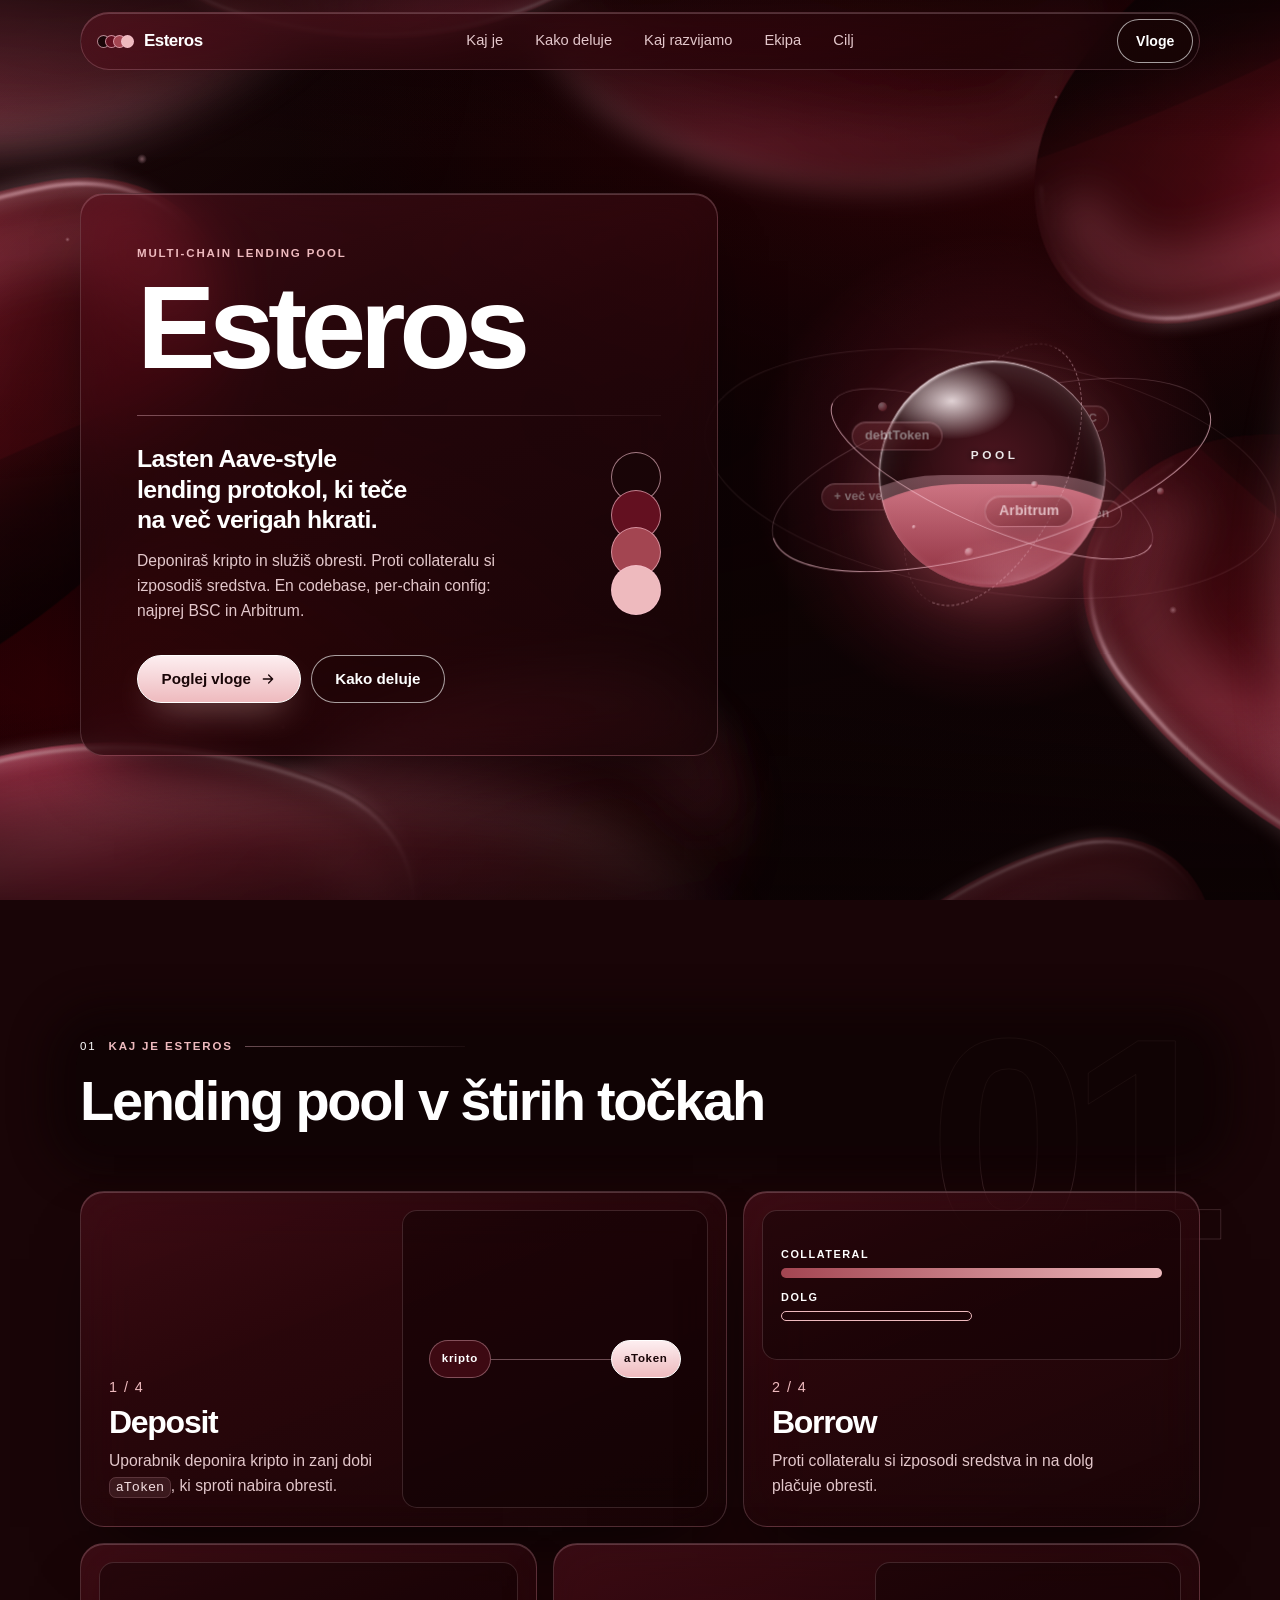
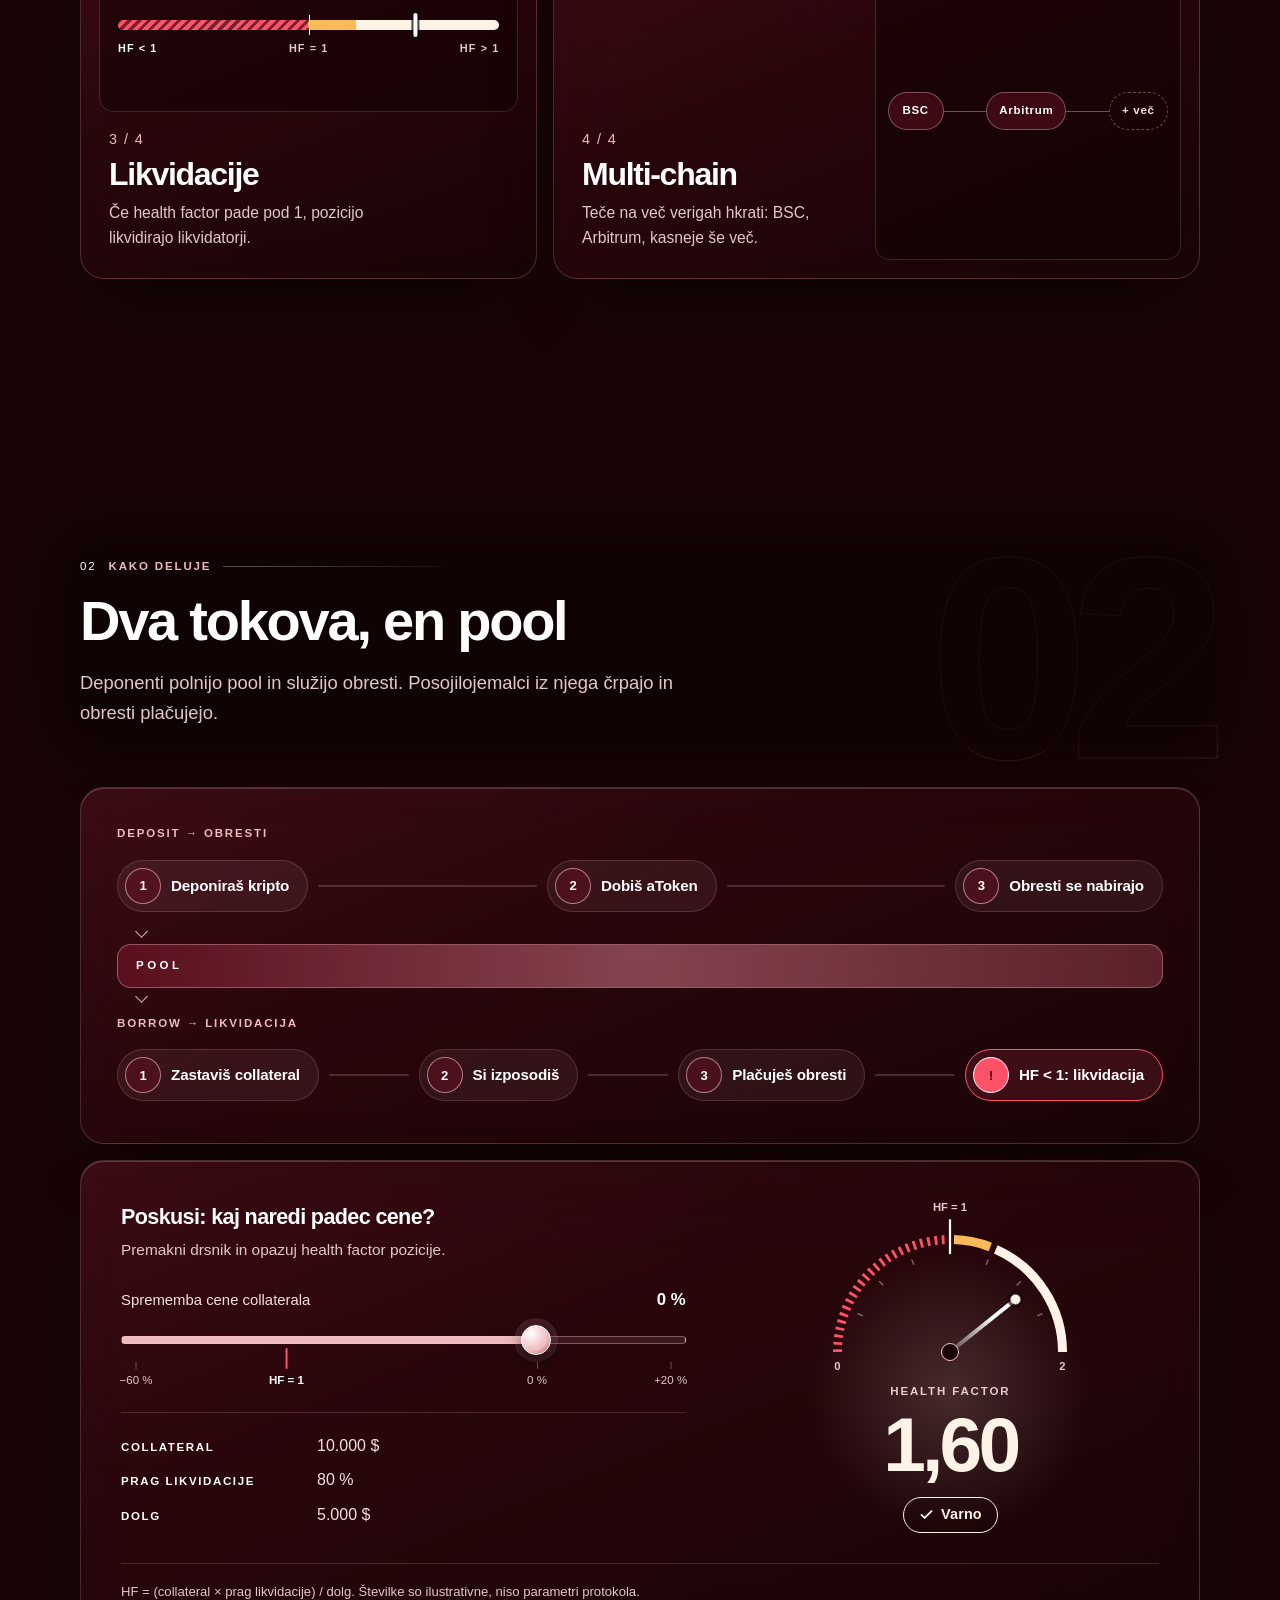
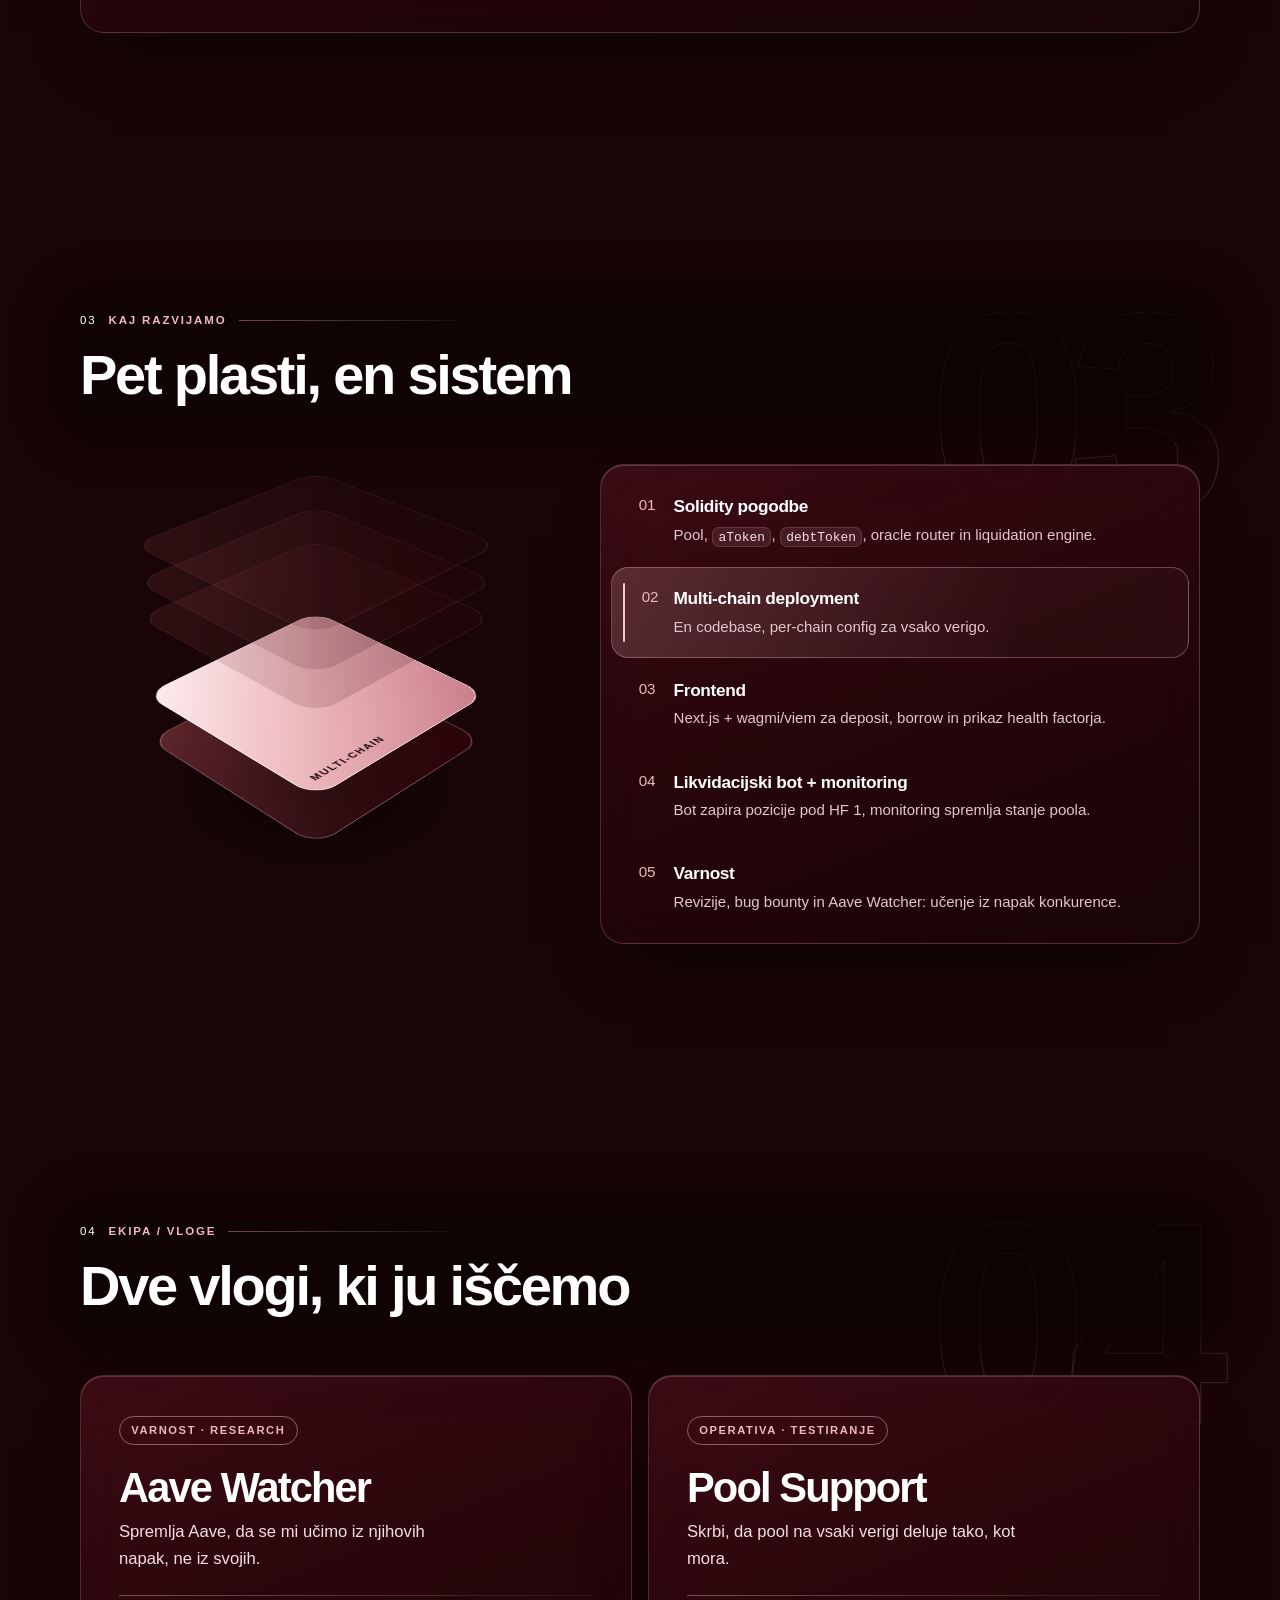
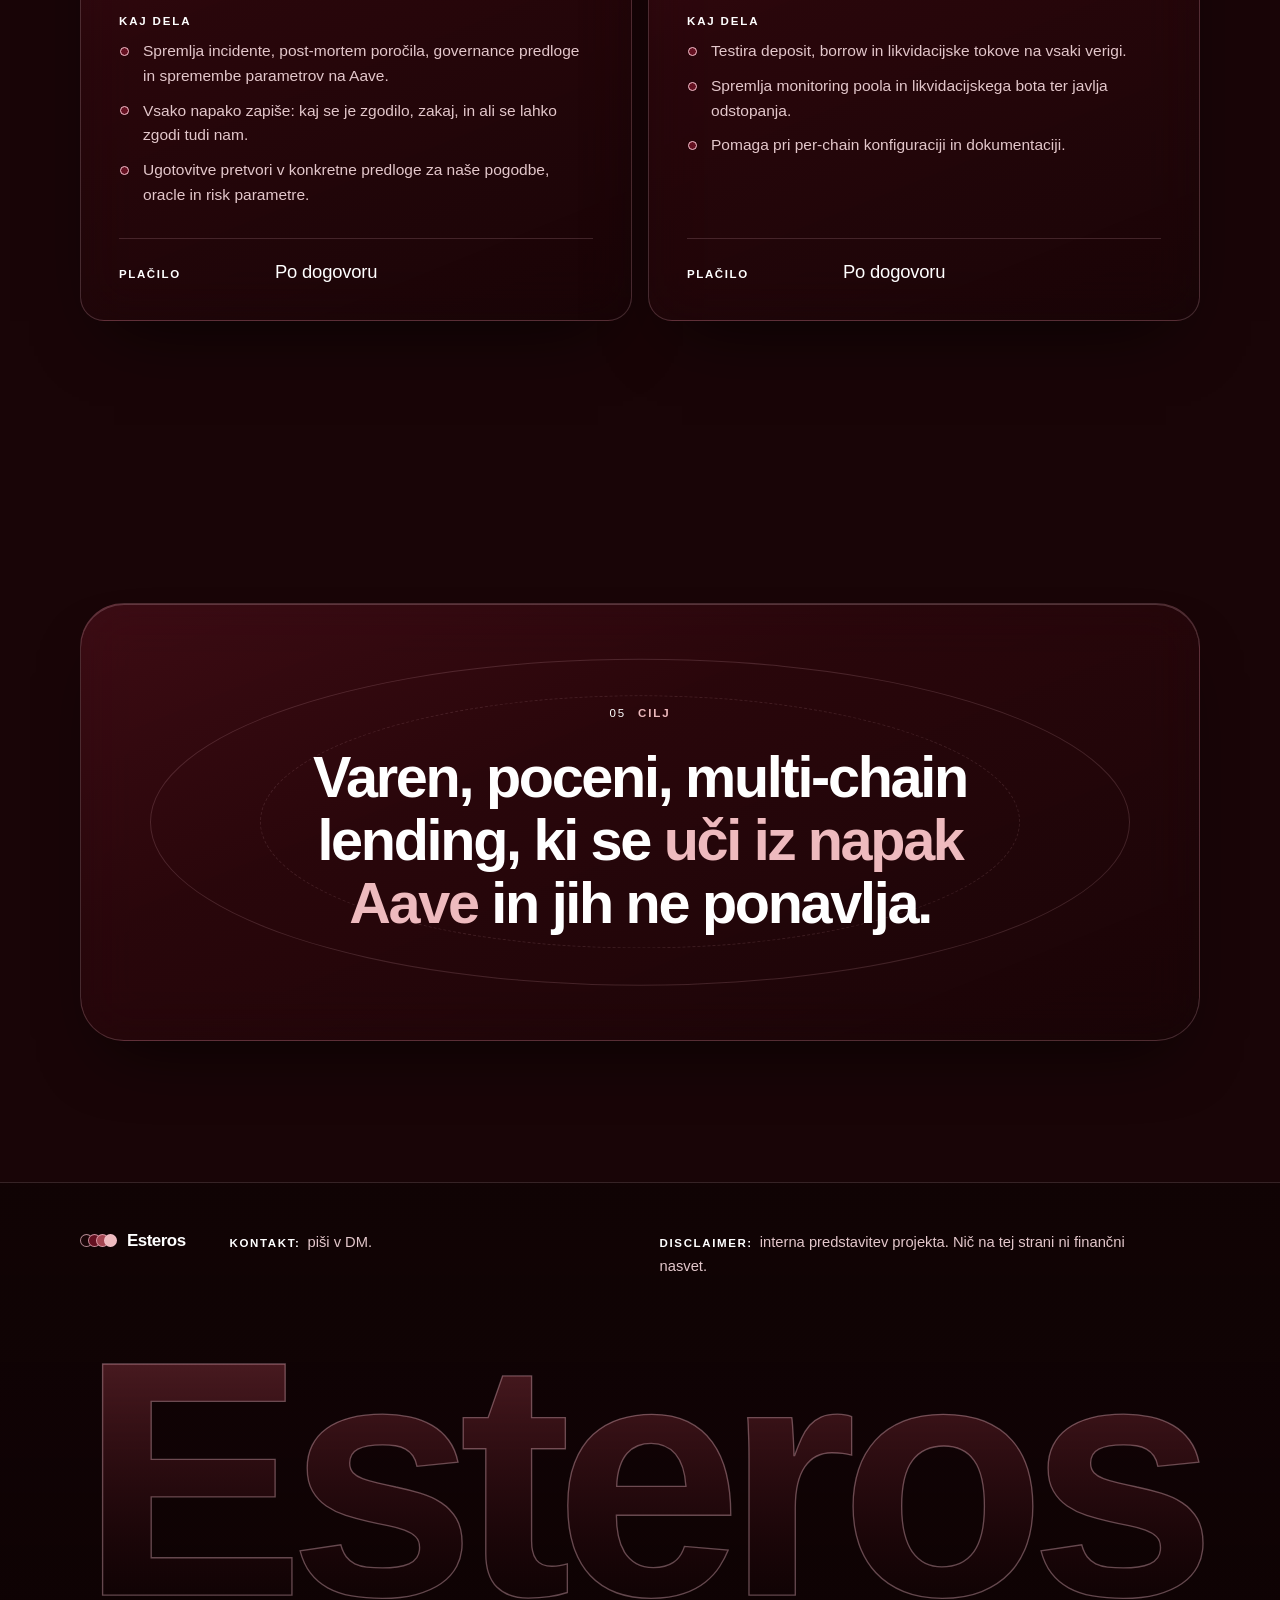
==== commit 31a97d37: "Esteros: apply review fixes Hero fits short phone viewports so both CTAs stay above the fold; scroll" ====
--- a/esteros/index.html
+++ b/esteros/index.html
@@ -41,6 +41,8 @@
 section,footer{overflow-x:clip}
 .skip{position:fixed;left:12px;top:-60px;z-index:99;padding:12px 18px;border-radius:999px;background:var(--blush);color:var(--noir);font-weight:700;text-decoration:none}
 .skip:focus{top:12px}
+.hero:focus{outline:none}
+.sr{position:absolute;width:1px;height:1px;margin:-1px;overflow:hidden;clip-path:inset(50%);white-space:nowrap;-webkit-user-select:none;user-select:none}
 .defs{position:absolute;width:0;height:0;overflow:hidden}
 
 /* ============ petal backdrop ============ */
@@ -99,7 +101,7 @@
   transition:opacity var(--t2) var(--out) var(--d,0s),translate var(--t3) var(--spring) var(--d,0s),rotate var(--t3) var(--spring) var(--d,0s),
     scale var(--t3) var(--spring) var(--d,0s),transform var(--tt) var(--te)}
 .js [data-reveal]:not(.in){opacity:0;translate:0 44px}
-.js [data-reveal="flip"]:not(.in){translate:0 70px;rotate:x -34deg;scale:.94}
+.js [data-reveal="flip"]:not(.in){translate:0 70px;rotate:x -20deg;scale:.94}
 .js [data-reveal="left"]:not(.in){translate:-56px 20px;rotate:y 24deg}
 .js [data-reveal="right"]:not(.in){translate:56px 20px;rotate:y -24deg}
 .js [data-reveal="zoom"]:not(.in){translate:0 30px;scale:.88}
@@ -179,7 +181,7 @@
 
 /* ============ hero ============ */
 .hero{min-height:100vh;min-height:100svh;display:grid;align-items:center;padding-block:84px 48px}
-.hero-grid{display:grid;justify-items:center}
+.hero-grid{display:grid;justify-items:center;grid-template-columns:minmax(0,1fr)}
 .scene{position:relative;z-index:0;width:min(74vw,320px);aspect-ratio:1;margin-bottom:-58px}
 .scene-tilt{position:absolute;inset:0;will-change:transform}
 .halo{position:absolute;inset:-20%;border-radius:50%;background:radial-gradient(closest-side,rgba(163,69,81,.5),rgba(99,16,32,.26) 46%,transparent 72%)}
@@ -204,7 +206,7 @@
 .orb .spec{position:absolute;inset:0;border-radius:50%;will-change:transform;
   background:radial-gradient(ellipse 40% 24% at 33% 19%,rgba(255,244,246,.85),transparent 70%),radial-gradient(ellipse 58% 26% at 62% 97%,rgba(248,194,207,.26),transparent 70%)}
 .orb::after{content:"";position:absolute;inset:0;border-radius:50%;box-shadow:inset 2px 3px 2px -1px rgba(255,240,244,.6),inset -4px -5px 8px -3px rgba(248,194,207,.3)}
-.orb b{position:absolute;left:0;right:0;top:29%;text-align:center;z-index:1;font:700 clamp(.56rem,1.7vw,.74rem)/1 var(--sans);letter-spacing:.3em;text-indent:.3em;color:rgba(255,255,255,.9)}
+.orb b{position:absolute;left:0;right:0;top:39%;text-shadow:0 1px 6px rgba(14,3,4,.9);text-align:center;z-index:1;font:700 clamp(.56rem,1.7vw,.74rem)/1 var(--sans);letter-spacing:.3em;text-indent:.3em;color:rgba(255,255,255,.9)}
 .ripple{position:absolute;left:50%;top:50%;width:48%;aspect-ratio:1;margin:-24% 0 0 -24%;border-radius:50%;border:1px solid var(--rim);opacity:0;z-index:1;pointer-events:none}
 .js [data-reveal="scene"]:not(.in) .orb{scale:.3;opacity:0}
 .js [data-reveal="scene"]:not(.in) .ring{scale:.2;opacity:0}
@@ -219,7 +221,7 @@
 .js [data-reveal="card"]:not(.in){translate:0 60px;rotate:x 12deg;scale:.95}
 [data-reveal="card"]{rotate:x 0deg;transform-origin:50% 100%;--d:.12s}
 .hero-card .eyebrow{margin-bottom:14px;--d:.3s}
-.hero h1{font-size:clamp(3.3rem,19vw,8.2rem);line-height:.9;letter-spacing:-.055em;font-weight:800;padding-bottom:.08em;--d:.36s}
+.hero h1{font-size:clamp(3.3rem,19vw,8.2rem);white-space:nowrap;line-height:.9;letter-spacing:-.055em;font-weight:800;padding-bottom:.08em;--d:.36s}
 .hero h1 .ch{display:inline-block;transform-origin:50% 100%;transform:perspective(520px) rotateX(0deg);transition:opacity var(--t2) var(--out) var(--cd),transform var(--t4) var(--bounce) var(--cd)}
 .js .hero-card:not(.in) h1 .ch{opacity:0;transform:perspective(520px) translateY(.45em) rotateX(-82deg)}
 .hero-card>.rule{margin:18px 0 20px;--d:.6s}
@@ -239,22 +241,33 @@
 @media (max-width:420px){.cta{gap:8px}.cta .btn{padding:0 1em;font-size:.92rem}}
 @media (min-width:600px){.cta .btn{flex:0 0 auto}}
 @media (min-width:600px){.hero-card{padding:40px 40px 38px}.swatches{--sw:40px}.scene{width:min(60vw,400px);margin-bottom:-70px}}
+@media (max-height:560px) and (max-width:979px){.scene{width:min(42vh,220px);margin-bottom:-34px}.chip{font-size:.58rem;padding:.42em .7em}}
 @media (min-width:980px){
   .hero{padding-block:110px 60px}
   .hero-grid{grid-template-columns:minmax(0,1.14fr) minmax(0,.86fr);align-items:center;justify-items:stretch}
-  .scene{order:2;justify-self:end;width:min(46vw,600px);margin:0 -44px 0 -200px}
+  .scene{order:2;justify-self:end;width:min(37vw,540px);margin:0 clamp(-90px,(1200px - 100vw)*.37,14px) 0 0}
   .hero-card{max-width:none;padding:54px 56px 52px}
   .hero h1{font-size:clamp(5rem,9.2vw,8rem)}
   .hero-card>.rule{margin:26px 0 28px}
   .swatches{--sw:50px}
   .cta{margin-top:32px}
 }
+@supports (height:100svh){
+@media (max-width:599px){
+  .hero{--q:clamp(0px,(700px - 100svh)*.2,12px);padding-block:calc(84px - var(--q)*.67) calc(48px - var(--q)*1.67)}
+  .scene{--sz:min(74vw,320px,max(min(54vw,31svh),128svh - 704px));width:var(--sz);margin-bottom:max(-58px,var(--sz)*-.22)}
+  .hero-card{padding:calc(28px - var(--q)*.5) calc(24px - var(--q)*.17) calc(26px - var(--q)*.5)}
+  .hero-card .eyebrow{margin-bottom:calc(14px - var(--q)*.33)}
+  .hero-card>.rule{margin:calc(18px - var(--q)*.5) 0 calc(20px - var(--q)*.5)}
+  .hero .sub{margin-top:calc(12px - var(--q)*.33)}
+  .cta{margin-top:calc(24px - var(--q)*.67)}
+}}
 
 /* ============ cards + bento ============ */
-.cards{display:grid;gap:14px;perspective:1400px}
+.cards{display:grid;gap:14px}
 @media (min-width:600px){.cards{grid-template-columns:repeat(2,1fr);gap:16px}}
-.cards>li,.bento>li{display:flex}
-.bento{display:grid;gap:14px;perspective:1600px}
+.cards>li,.bento>li{display:flex;perspective:1400px}
+.bento{display:grid;gap:14px;grid-template-columns:minmax(0,1fr)}
 .cell{display:flex;flex-direction:column;gap:20px;width:100%;padding:14px 14px 24px}
 .txt{padding:0 10px}
 .cell .n{display:block;font:300 .9rem/1 var(--sans);letter-spacing:.1em;font-variant-numeric:tabular-nums;color:var(--blush)}
@@ -262,7 +275,7 @@
 .cell p{color:var(--muted);font-size:.98rem;max-width:38ch;text-wrap:pretty}
 .fig{position:relative;min-height:116px;border-radius:15px;overflow:hidden;display:flex;align-items:center;justify-content:center;padding:18px;
   background:rgba(14,3,4,.42);border:1px solid var(--line);font:700 .72rem/1 var(--sans);letter-spacing:.06em;color:#fff}
-.tok{position:relative;flex:none;display:grid;place-items:center;min-width:66px;height:38px;padding:0 14px;border-radius:999px;white-space:nowrap;
+.tok{position:relative;flex:none;display:grid;place-items:center;min-width:56px;height:38px;padding:0 12px;border-radius:999px;white-space:nowrap;
   border:1px solid var(--line2);background:rgba(99,16,32,.5)}
 .tok.hot{background:linear-gradient(180deg,#fdeef0,#eebabe);border-color:#fff;color:var(--noir)}
 .tok.dash{border-style:dashed;background:none;color:var(--soft)}
@@ -290,6 +303,8 @@
 .f-liq p b{color:#fff;font-weight:700}
 .f-liq p span:last-child{text-align:right}
 @media (min-width:680px){.bento{grid-template-columns:repeat(2,minmax(0,1fr));gap:16px}}
+@media (max-width:679px){.bento>li{--d:0s!important}}
+@media (max-width:599px){.cards .role{--d:0s!important}}
 @media (min-width:1020px){
   .bento{grid-template-columns:repeat(12,minmax(0,1fr))}
   .bento>li{grid-column:span 5}
@@ -297,7 +312,7 @@
   .cell{padding:18px 18px 28px}
   .fig{min-height:150px}
   .wide .cell{flex-direction:row-reverse;align-items:stretch;gap:26px;padding:18px}
-  .wide .fig{flex:1.05;min-height:212px}
+  .wide .fig{flex:1.05;min-height:212px;padding-inline:12px}
   .wide .txt{flex:1;align-self:flex-end;padding:0 0 10px 10px}
 }
 
@@ -421,7 +436,7 @@
 }
 
 /* ============ build / 3D stack ============ */
-.build{display:grid;gap:4px;align-items:center}
+.build{display:grid;gap:4px;align-items:center;perspective:1400px}
 @media (min-width:920px){.build{grid-template-columns:.88fr 1.12fr;gap:48px}}
 .stack{position:relative;height:clamp(310px,82vw,460px);display:grid;place-items:center;perspective:1300px}
 .stack-x,.stack-s,.stack-z{transform-style:preserve-3d}
@@ -495,6 +510,7 @@
 /* ============ footer ============ */
 footer{position:relative;padding:36px 0 22px;border-top:1px solid var(--line);background:linear-gradient(180deg,rgba(14,3,4,.72),rgba(14,3,4,.92))}
 .foot{display:grid;gap:14px}
+.foot .brand{justify-self:start}
 .wordmark{display:block;width:100%;height:auto;margin-top:clamp(30px,6vw,64px);overflow:visible}
 .wordmark text{font:800 300px var(--sans);letter-spacing:-.05em;fill:url(#gw);stroke:rgba(248,194,207,.36);stroke-width:1.2}
 footer p{color:var(--muted);font-size:.92rem;max-width:62ch}
@@ -531,7 +547,7 @@
 </style>
 </head>
 <body>
-<a class="skip" href="#kaj">Preskoči na vsebino</a>
+<a class="skip" href="#uvod">Preskoči na vsebino</a>
 
 <svg class="defs" aria-hidden="true" focusable="false">
   <defs>
@@ -613,7 +629,7 @@
 <main id="top">
 
   <!-- 1. HERO -->
-  <section class="hero" data-live>
+  <section class="hero" id="uvod" tabindex="-1" data-live>
     <div class="wrap hero-grid">
       <div class="scene" aria-hidden="true" data-reveal="scene">
         <div class="scene-tilt">
@@ -756,7 +772,7 @@
             <i class="needle"></i><i class="hub"></i>
           </div>
           <small>Health factor</small>
-          <output id="hfOut" for="price">1,60</output>
+          <output id="hfOut" for="price" aria-live="off">1,60</output>
           <span class="pill" id="hfPill">Varno</span>
         </div>
         <p class="note">HF = (collateral × prag likvidacije) / dolg. Številke so ilustrativne, niso parametri protokola.</p>
@@ -842,7 +858,7 @@
     <div class="wrap">
       <div class="goal glass" data-reveal="zoom" data-live>
         <span class="orbit" aria-hidden="true"></span><span class="orbit" aria-hidden="true"></span>
-        <p class="eyebrow"><b>05</b> Cilj</p>
+        <h2 class="eyebrow"><b>05</b> Cilj</h2>
         <p class="big">Varen, poceni, multi-chain lending, ki se <span class="hl">uči iz napak Aave</span> in jih ne ponavlja.</p>
       </div>
     </div>
@@ -926,7 +942,10 @@
       });
       c.replaceWith(f);
     });
+    const full = big.textContent.replace(/\s+/g, ' ').trim();
     walk(big);
+    $$('.w', big).forEach(w => w.setAttribute('aria-hidden', 'true'));
+    const sr = D.createElement('span'); sr.className = 'sr'; sr.textContent = full; big.prepend(sr);
   }
 
   /* ---- nav: scrolled tint + springy section marker ---- */
@@ -1007,7 +1026,10 @@
   if ('ResizeObserver' in window) new ResizeObserver(() => { W = scene.clientWidth; heroH = hero.offsetHeight; if (calm) draw(0); }).observe(scene);
   if (calm || !hasIO) draw(0);
   else {
-    new IntersectionObserver(([e]) => { const was = heroLive; heroLive = e.isIntersecting; bg.classList.toggle('live', heroLive); if (heroLive && !was) run(draw); }).observe(hero);
+    let heroOn = false, sceneOn = false;
+    const sync = () => { const was = heroLive; heroLive = heroOn && sceneOn; if (heroLive && !was) run(draw); };
+    new IntersectionObserver(([e]) => { heroOn = e.isIntersecting; bg.classList.toggle('live', heroOn); sync(); }).observe(hero);
+    new IntersectionObserver(([e]) => { sceneOn = e.isIntersecting; sync(); }, { rootMargin: Math.round(W * .6 + 90) + 'px 0px' }).observe(scene);
     hero.addEventListener('pointermove', e => { px = (e.clientX / innerWidth - .5) * 2; py = (e.clientY / innerHeight - .5) * 2; });
     const rest = () => { px = py = 0; };
     hero.addEventListener('pointerleave', rest); hero.addEventListener('pointercancel', rest);
@@ -1098,10 +1120,15 @@
   };
   if (!hasIO || calm) { reveals.forEach(el => { el.classList.add('in'); settle(el); }); if (!calm) lives.forEach(el => el.classList.add('live')); }
   else {
-    const io = new IntersectionObserver(es => es.forEach(e => {
-      if (e.isIntersecting) { e.target.classList.add('in'); settle(e.target); io.unobserve(e.target); }
-    }), { threshold: .14 });
-    reveals.forEach(el => io.observe(el));
+    const docTop = el => { let y = 0; for (let e = el; e; e = e.offsetParent) y += e.offsetTop; return y; };
+    reveals.forEach(el => {
+      if (el.closest('.hero')) return;
+      const push = Math.max(0, el.getBoundingClientRect().top + scrollY - docTop(el));   // how far the hidden state shifts the box
+      const io = new IntersectionObserver(([e]) => { if (e.isIntersecting) { el.classList.add('in'); settle(el); io.disconnect(); } },
+        { rootMargin: '0px 0px ' + Math.round(push - 56) + 'px 0px' });
+      io.observe(el);
+    });
+    requestAnimationFrame(() => $$('.hero [data-reveal]').forEach(el => { el.classList.add('in'); settle(el); }));
     const lio = new IntersectionObserver(es => es.forEach(e => e.target.classList.toggle('live', e.isIntersecting)), { rootMargin: '40px 0px' });
     lives.forEach(el => lio.observe(el));
   }
